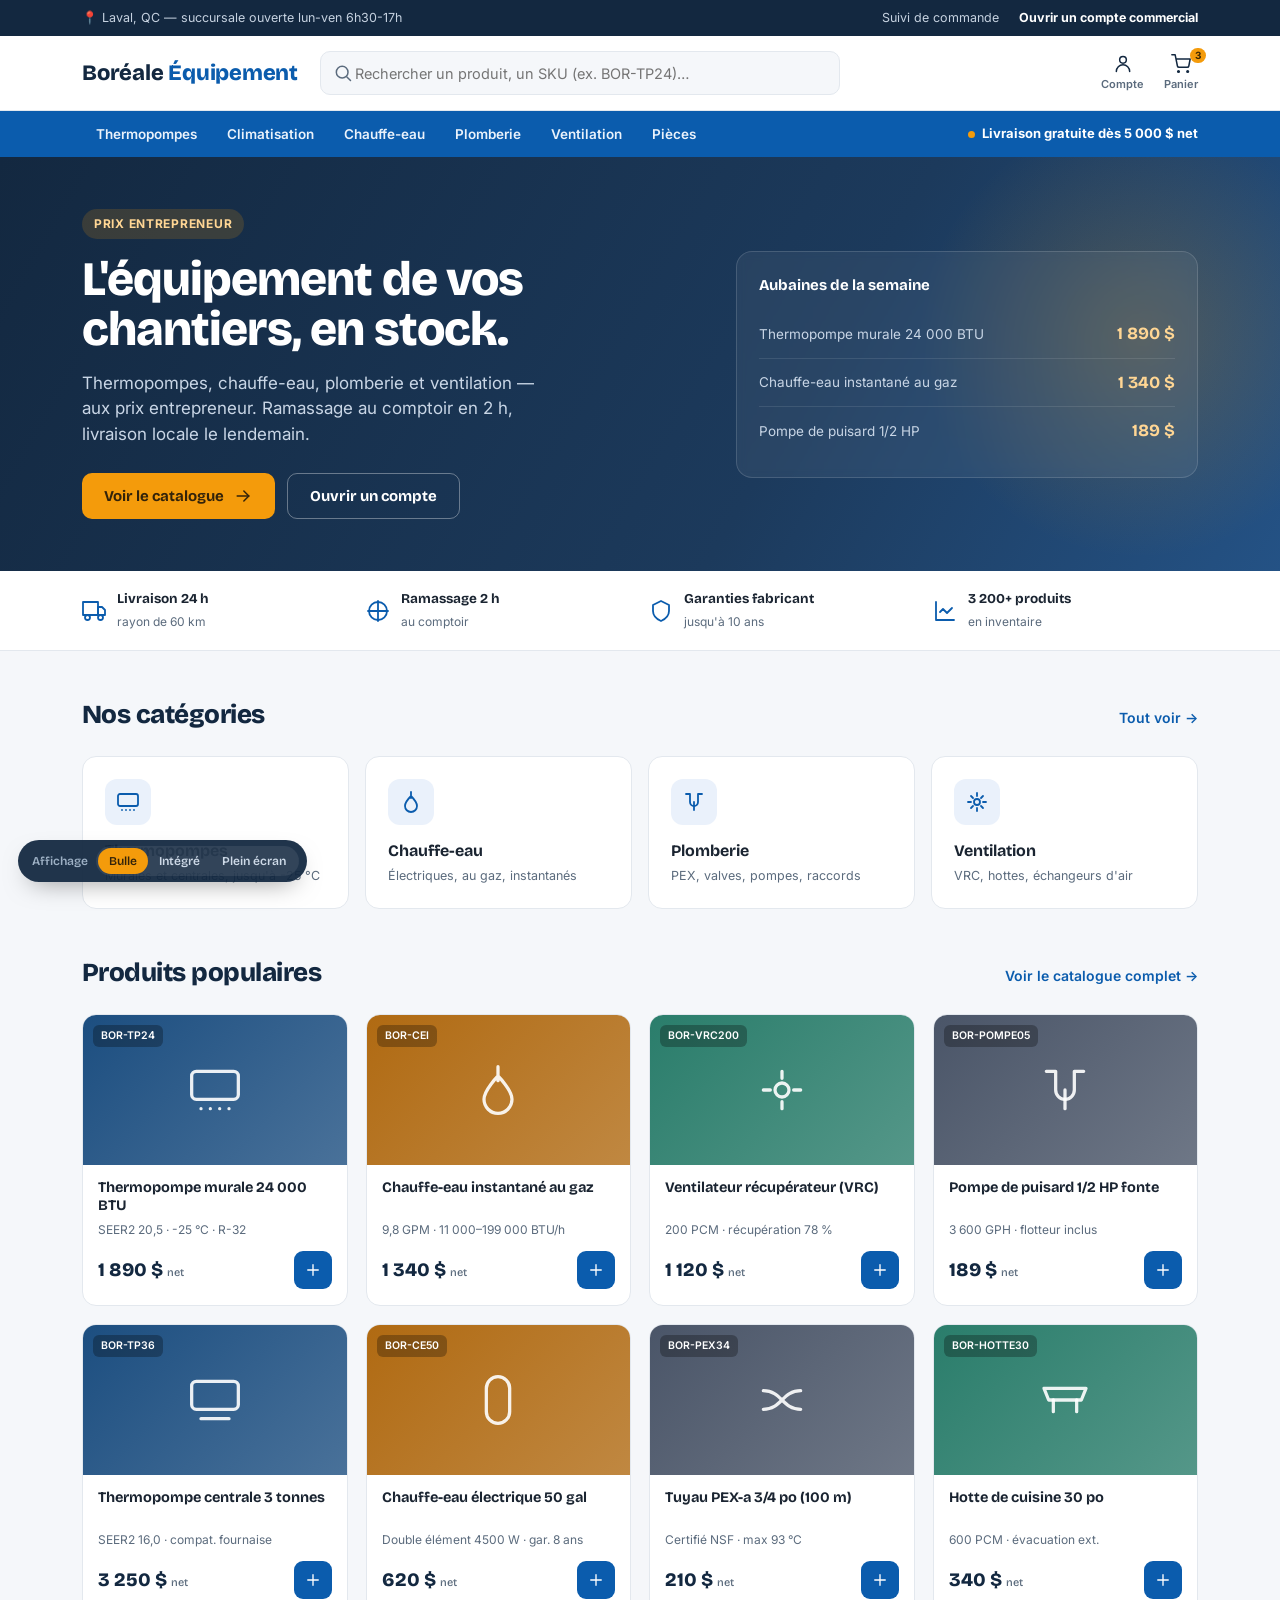
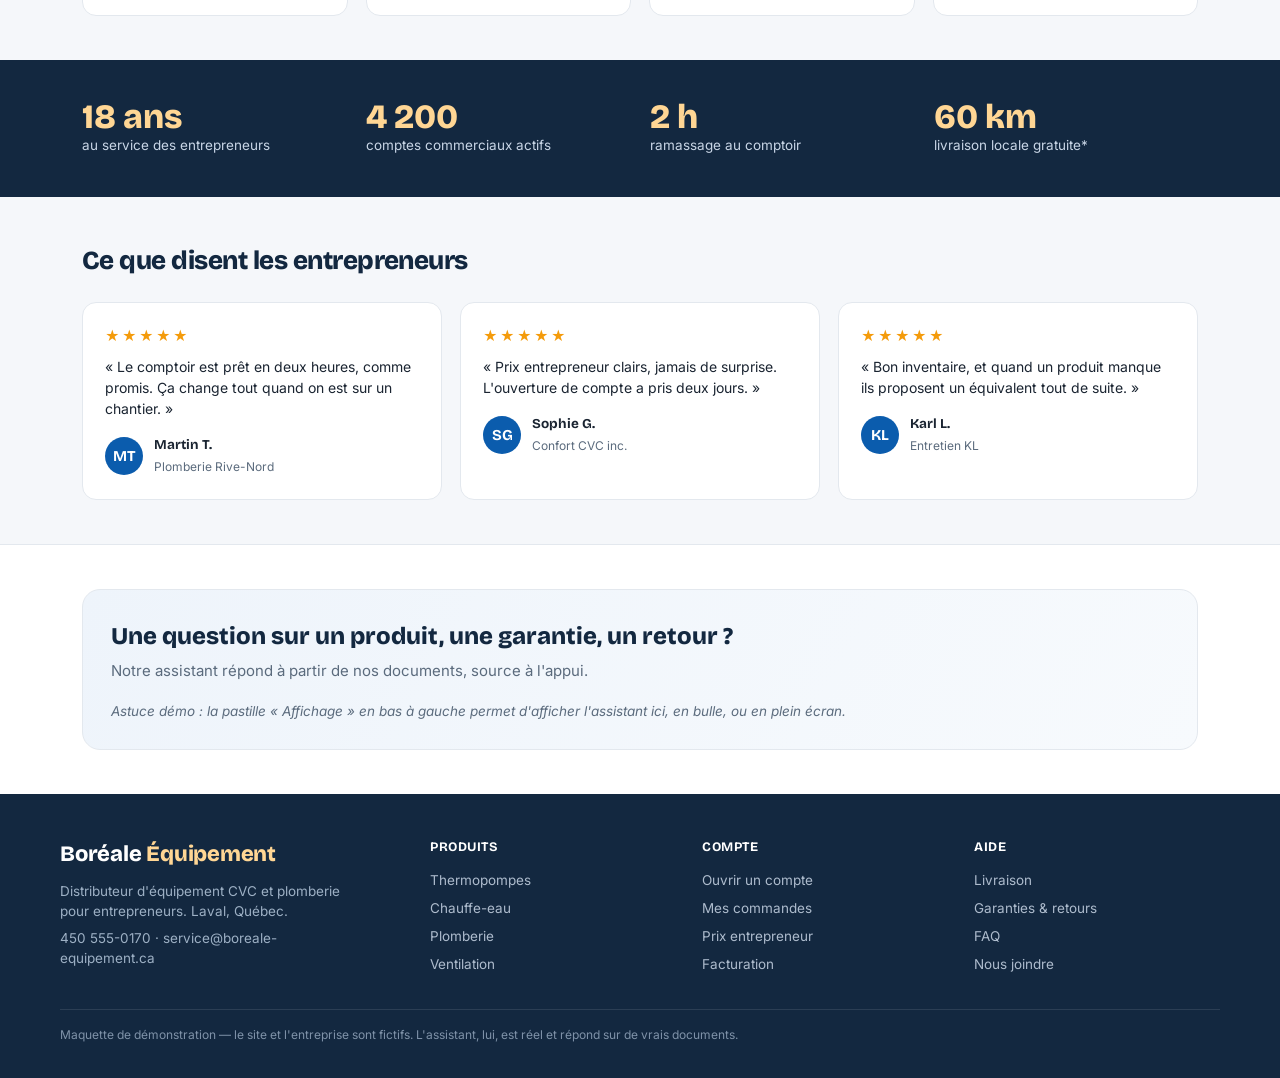
==== web/index.html @ feee2819 "Assistant documentaire (demo RAG) - version initiale" ====
<!DOCTYPE html>
<html lang="fr">
<head>
<meta charset="UTF-8">
<meta name="viewport" content="width=device-width, initial-scale=1.0">
<title>Boréale Équipement — Distributeur CVC & plomberie</title>
<link rel="preconnect" href="https://fonts.googleapis.com">
<link rel="preconnect" href="https://fonts.gstatic.com" crossorigin>
<link href="https://fonts.googleapis.com/css2?family=Bricolage+Grotesque:opsz,wght@12..96,600;12..96,700;12..96,800&family=Inter:wght@400;500;600;700&display=swap" rel="stylesheet">
<style>
  :root{
    --navy:#132840; --blue:#0B5CAD; --blue-dark:#08497f; --amber:#F49B0B;
    --ink:#1a2431; --soft:#5b6b7d; --bg:#F5F7FA; --card:#FFFFFF;
    --line:#E3E8EE; --ok:#177245;
    --disp:'Bricolage Grotesque',system-ui,sans-serif;
    --ui:'Inter',system-ui,-apple-system,Segoe UI,Roboto,sans-serif;
  }
  *{box-sizing:border-box;}
  body{margin:0;background:var(--bg);color:var(--ink);font-family:var(--ui);font-size:15px;line-height:1.5;-webkit-font-smoothing:antialiased;}
  a{color:inherit;text-decoration:none;}
  .wrap{max-width:1160px;margin:0 auto;padding:0 22px;}
  img,svg{display:block;}
  .ic{width:20px;height:20px;stroke:currentColor;fill:none;stroke-width:1.8;stroke-linecap:round;stroke-linejoin:round;}

  /* ---- utility bar ---- */
  .util{background:var(--navy);color:#c6d2e0;font-size:12.5px;}
  .util .wrap{display:flex;align-items:center;gap:20px;height:36px;}
  .util .spacer{flex:1;}
  .util a{color:#c6d2e0;}
  .util a:hover{color:#fff;}
  .util b{color:#fff;}

  /* ---- header ---- */
  header.site{background:var(--card);border-bottom:1px solid var(--line);position:sticky;top:0;z-index:50;}
  header.site .wrap{display:flex;align-items:center;gap:22px;height:74px;}
  .logo{font-family:var(--disp);font-weight:800;font-size:22px;color:var(--navy);letter-spacing:-.01em;white-space:nowrap;}
  .logo em{color:var(--blue);font-style:normal;}
  .search{flex:1;display:flex;align-items:center;background:var(--bg);border:1px solid var(--line);border-radius:10px;padding:0 12px;height:44px;max-width:520px;}
  .search input{border:none;background:transparent;outline:none;flex:1;font-family:var(--ui);font-size:14.5px;color:var(--ink);}
  .search .ic{color:var(--soft);}
  .hactions{display:flex;align-items:center;gap:20px;margin-left:auto;color:var(--navy);}
  .hactions a{display:flex;flex-direction:column;align-items:center;gap:2px;font-size:11px;color:var(--soft);font-weight:600;}
  .hactions a .ic{color:var(--navy);}
  .hactions .cart{position:relative;}
  .hactions .cart .badge{position:absolute;top:-6px;right:-8px;background:var(--amber);color:#3a2600;font-size:10px;font-weight:700;border-radius:999px;padding:0 5px;}

  /* ---- category nav ---- */
  nav.cats{background:var(--blue);}
  nav.cats .wrap{display:flex;align-items:center;gap:2px;height:46px;}
  nav.cats a{color:#eaf2fb;font-weight:600;font-size:13.5px;padding:9px 14px;border-radius:8px;}
  nav.cats a:hover{background:rgba(255,255,255,.12);color:#fff;}
  nav.cats .promo{margin-left:auto;color:#fff;font-weight:700;font-size:13px;display:flex;align-items:center;gap:7px;}
  nav.cats .promo .dot{width:7px;height:7px;border-radius:50%;background:var(--amber);}

  /* ---- hero ---- */
  .hero{background:linear-gradient(120deg,var(--navy) 0%,#1c3a5c 62%,#245285 100%);color:#fff;overflow:hidden;position:relative;}
  .hero::after{content:"";position:absolute;right:-120px;top:-80px;width:520px;height:520px;
    background:radial-gradient(circle at center, rgba(244,155,11,.22), transparent 60%);}
  .hero .wrap{display:grid;grid-template-columns:1.15fr .85fr;gap:30px;align-items:center;padding:52px 22px;position:relative;z-index:1;}
  .hero .tag{display:inline-block;background:rgba(244,155,11,.16);color:#ffd694;font-weight:700;font-size:12px;letter-spacing:.06em;text-transform:uppercase;padding:6px 12px;border-radius:999px;margin-bottom:16px;}
  .hero h1{font-family:var(--disp);font-weight:800;font-size:clamp(30px,4.4vw,48px);line-height:1.04;letter-spacing:-.02em;margin:0 0 16px;}
  .hero p{font-size:17px;color:#c9d6e6;max-width:44ch;margin:0 0 26px;}
  .btn{display:inline-flex;align-items:center;gap:9px;font-family:var(--disp);font-weight:700;font-size:15px;border:none;cursor:pointer;border-radius:10px;padding:13px 22px;}
  .btn-amber{background:var(--amber);color:#33230a;}
  .btn-amber:hover{background:#ffab26;}
  .btn-ghost{background:transparent;color:#fff;border:1px solid rgba(255,255,255,.35);}
  .btn-ghost:hover{border-color:#fff;}
  .hero-cta{display:flex;gap:12px;flex-wrap:wrap;}
  .promo-card{background:rgba(255,255,255,.06);border:1px solid rgba(255,255,255,.14);border-radius:16px;padding:22px;backdrop-filter:blur(4px);}
  .promo-card h3{font-family:var(--disp);font-size:15px;margin:0 0 14px;color:#fff;font-weight:700;}
  .promo-row{display:flex;align-items:center;justify-content:space-between;padding:11px 0;border-bottom:1px solid rgba(255,255,255,.1);}
  .promo-row:last-child{border-bottom:none;}
  .promo-row span{color:#c9d6e6;font-size:13.5px;}
  .promo-row b{font-family:var(--disp);color:#ffd694;font-size:17px;}

  /* ---- trust strip ---- */
  .trust{background:var(--card);border-bottom:1px solid var(--line);}
  .trust .wrap{display:grid;grid-template-columns:repeat(4,1fr);gap:18px;padding:18px 22px;}
  .trust .item{display:flex;align-items:center;gap:11px;}
  .trust .item .ic{color:var(--blue);width:24px;height:24px;flex:none;}
  .trust .item b{display:block;font-family:var(--disp);font-size:13.5px;color:var(--ink);}
  .trust .item span{font-size:12px;color:var(--soft);}

  /* ---- sections ---- */
  section{padding:44px 0;}
  .sec-head{display:flex;align-items:baseline;justify-content:space-between;margin-bottom:22px;}
  .sec-head h2{font-family:var(--disp);font-weight:800;font-size:26px;letter-spacing:-.02em;margin:0;color:var(--navy);}
  .sec-head a{color:var(--blue);font-weight:600;font-size:14px;}

  .cat-grid{display:grid;grid-template-columns:repeat(4,1fr);gap:16px;}
  .cat-tile{background:var(--card);border:1px solid var(--line);border-radius:14px;padding:22px;transition:.15s;cursor:pointer;}
  .cat-tile:hover{border-color:var(--blue);transform:translateY(-2px);}
  .cat-tile .badge{width:46px;height:46px;border-radius:12px;background:#eaf1fb;color:var(--blue);display:flex;align-items:center;justify-content:center;margin-bottom:14px;}
  .cat-tile .badge .ic{width:24px;height:24px;}
  .cat-tile h3{font-family:var(--disp);font-size:16px;margin:0 0 4px;color:var(--ink);}
  .cat-tile p{margin:0;font-size:12.5px;color:var(--soft);}

  .prod-grid{display:grid;grid-template-columns:repeat(4,1fr);gap:18px;}
  .prod{background:var(--card);border:1px solid var(--line);border-radius:14px;overflow:hidden;display:flex;flex-direction:column;transition:.15s;}
  .prod:hover{box-shadow:0 14px 34px -22px rgba(19,40,64,.4);transform:translateY(-2px);}
  .prod .thumb{height:150px;display:flex;align-items:center;justify-content:center;position:relative;}
  .prod .thumb .ic{width:56px;height:56px;color:rgba(255,255,255,.9);stroke-width:1.4;}
  .prod .thumb .sku{position:absolute;top:10px;left:10px;background:rgba(0,0,0,.28);color:#fff;font-size:10.5px;font-weight:600;padding:3px 8px;border-radius:6px;font-family:var(--ui);}
  .prod .body{padding:14px 15px 16px;display:flex;flex-direction:column;flex:1;}
  .prod h3{font-family:var(--disp);font-size:14.5px;margin:0 0 6px;color:var(--ink);line-height:1.25;min-height:36px;}
  .prod .spec{font-size:12px;color:var(--soft);margin:0 0 12px;flex:1;}
  .prod .foot{display:flex;align-items:center;justify-content:space-between;gap:8px;}
  .prod .price{font-family:var(--disp);font-weight:800;font-size:19px;color:var(--navy);}
  .prod .price small{font-size:11px;font-weight:500;color:var(--soft);}
  .prod .add{background:var(--blue);color:#fff;border:none;border-radius:9px;width:38px;height:38px;display:flex;align-items:center;justify-content:center;cursor:pointer;flex:none;}
  .prod .add:hover{background:var(--blue-dark);}

  /* ---- stats band ---- */
  .band{background:var(--navy);color:#fff;}
  .band .wrap{display:grid;grid-template-columns:repeat(4,1fr);gap:20px;padding:40px 22px;}
  .stat b{font-family:var(--disp);font-weight:800;font-size:34px;color:#ffd694;display:block;line-height:1;}
  .stat span{font-size:13.5px;color:#c9d6e6;}

  /* ---- testimonials ---- */
  .tgrid{display:grid;grid-template-columns:repeat(3,1fr);gap:18px;}
  .tcard{background:var(--card);border:1px solid var(--line);border-radius:14px;padding:22px;}
  .tcard .stars{color:var(--amber);font-size:14px;letter-spacing:2px;margin-bottom:10px;}
  .tcard p{font-size:14px;color:var(--ink);margin:0 0 16px;}
  .tcard .who{display:flex;align-items:center;gap:11px;}
  .tcard .av{width:38px;height:38px;border-radius:50%;background:var(--blue);color:#fff;display:flex;align-items:center;justify-content:center;font-family:var(--disp);font-weight:700;font-size:15px;}
  .tcard .who b{font-family:var(--disp);font-size:13.5px;display:block;}
  .tcard .who span{font-size:12px;color:var(--soft);}

  /* ---- assistance (inline host) ---- */
  .assist{background:var(--card);border-top:1px solid var(--line);}
  .assist .box{background:linear-gradient(120deg,#eef4fb,#f7fafd);border:1px solid var(--line);border-radius:18px;padding:28px;}
  .assist h2{font-family:var(--disp);font-weight:800;font-size:24px;margin:0 0 6px;color:var(--navy);}
  .assist p.sub{margin:0 0 18px;color:var(--soft);}
  #inline-host:empty::after{content:"Astuce démo : la pastille « Affichage » en bas à gauche permet d'afficher l'assistant ici, en bulle, ou en plein écran.";display:block;color:var(--soft);font-style:italic;font-size:13.5px;}

  /* ---- footer ---- */
  footer.site{background:var(--navy);color:#aebccd;font-size:13.5px;}
  footer.site .cols{display:grid;grid-template-columns:1.4fr 1fr 1fr 1fr;gap:26px;padding:44px 0 26px;}
  footer.site .logo{color:#fff;margin-bottom:10px;}
  footer.site p{margin:0 0 6px;max-width:34ch;color:#9db0c4;}
  footer.site h4{font-family:var(--disp);color:#fff;font-size:13px;letter-spacing:.04em;text-transform:uppercase;margin:0 0 12px;}
  footer.site ul{list-style:none;margin:0;padding:0;}
  footer.site li{margin-bottom:8px;}
  footer.site a:hover{color:#fff;}
  footer.site .legal{border-top:1px solid rgba(255,255,255,.1);padding:16px 0 34px;color:#7f92a8;font-size:12px;}

  /* ---- demo control (discret) ---- */
  #demo-ctrl{position:fixed;left:18px;bottom:18px;z-index:2147482000;display:flex;align-items:center;gap:8px;
    background:rgba(19,40,64,.94);color:#fff;border-radius:999px;padding:6px 8px 6px 14px;
    box-shadow:0 10px 26px -12px rgba(0,0,0,.5);font-family:var(--disp);font-size:12px;}
  #demo-ctrl .lbl{color:#9db0c4;font-weight:600;}
  #demo-ctrl .grp{display:flex;background:rgba(255,255,255,.08);border-radius:999px;padding:2px;}
  #demo-ctrl button{border:none;background:transparent;color:#cdd9e7;font-family:var(--disp);font-weight:600;font-size:12px;padding:6px 11px;border-radius:999px;cursor:pointer;}
  #demo-ctrl button.active{background:var(--amber);color:#33230a;}

  @media(max-width:900px){
    .hero .wrap{grid-template-columns:1fr;} .trust .wrap{grid-template-columns:repeat(2,1fr);}
    .cat-grid,.prod-grid{grid-template-columns:repeat(2,1fr);} .tgrid{grid-template-columns:1fr;}
    .band .wrap{grid-template-columns:repeat(2,1fr);} footer.site .cols{grid-template-columns:1fr 1fr;}
    .search{display:none;}
  }
  @media(max-width:560px){#demo-ctrl .lbl{display:none;}}
</style>
</head>
<body>

<!-- utility bar -->
<div class="util"><div class="wrap">
  <span>📍 Laval, QC — succursale ouverte lun-ven 6h30-17h</span>
  <span class="spacer"></span>
  <a href="#">Suivi de commande</a>
  <a href="#"><b>Ouvrir un compte commercial</b></a>
</div></div>

<!-- header -->
<header class="site"><div class="wrap">
  <div class="logo">Boréale <em>Équipement</em></div>
  <div class="search">
    <svg class="ic" viewBox="0 0 24 24"><circle cx="11" cy="11" r="7"/><path d="m21 21-4.3-4.3"/></svg>
    <input placeholder="Rechercher un produit, un SKU (ex. BOR-TP24)…">
  </div>
  <div class="hactions">
    <a href="#"><svg class="ic" viewBox="0 0 24 24"><path d="M20 21a8 8 0 1 0-16 0"/><circle cx="12" cy="7" r="4"/></svg>Compte</a>
    <a href="#" class="cart"><svg class="ic" viewBox="0 0 24 24"><circle cx="9" cy="21" r="1"/><circle cx="20" cy="21" r="1"/><path d="M1 1h4l2.7 13.4a2 2 0 0 0 2 1.6h9.7a2 2 0 0 0 2-1.6L23 6H6"/></svg>Panier<span class="badge">3</span></a>
  </div>
</div></header>

<!-- category nav -->
<nav class="cats"><div class="wrap">
  <a href="#">Thermopompes</a><a href="#">Climatisation</a><a href="#">Chauffe-eau</a>
  <a href="#">Plomberie</a><a href="#">Ventilation</a><a href="#">Pièces</a>
  <span class="promo"><span class="dot"></span>Livraison gratuite dès 5 000 $ net</span>
</div></nav>

<!-- hero -->
<section class="hero" style="padding:0;"><div class="wrap">
  <div>
    <span class="tag">Prix entrepreneur</span>
    <h1>L'équipement de vos chantiers, en stock.</h1>
    <p>Thermopompes, chauffe-eau, plomberie et ventilation — aux prix entrepreneur. Ramassage au comptoir en 2 h, livraison locale le lendemain.</p>
    <div class="hero-cta">
      <button class="btn btn-amber">Voir le catalogue
        <svg class="ic" viewBox="0 0 24 24" style="stroke:#33230a;"><path d="M5 12h14"/><path d="m13 6 6 6-6 6"/></svg></button>
      <button class="btn btn-ghost">Ouvrir un compte</button>
    </div>
  </div>
  <div class="promo-card">
    <h3>Aubaines de la semaine</h3>
    <div class="promo-row"><span>Thermopompe murale 24 000 BTU</span><b>1 890 $</b></div>
    <div class="promo-row"><span>Chauffe-eau instantané au gaz</span><b>1 340 $</b></div>
    <div class="promo-row"><span>Pompe de puisard 1/2 HP</span><b>189 $</b></div>
  </div>
</div></section>

<!-- trust strip -->
<div class="trust"><div class="wrap">
  <div class="item"><svg class="ic" viewBox="0 0 24 24"><rect x="1" y="3" width="15" height="13"/><path d="M16 8h4l3 3v5h-7z"/><circle cx="5.5" cy="18.5" r="2.5"/><circle cx="18.5" cy="18.5" r="2.5"/></svg><div><b>Livraison 24 h</b><span>rayon de 60 km</span></div></div>
  <div class="item"><svg class="ic" viewBox="0 0 24 24"><path d="M12 2v20M2 12h20"/><circle cx="12" cy="12" r="9"/></svg><div><b>Ramassage 2 h</b><span>au comptoir</span></div></div>
  <div class="item"><svg class="ic" viewBox="0 0 24 24"><path d="M12 2 4 6v6c0 5 3.4 8 8 10 4.6-2 8-5 8-10V6z"/></svg><div><b>Garanties fabricant</b><span>jusqu'à 10 ans</span></div></div>
  <div class="item"><svg class="ic" viewBox="0 0 24 24"><path d="M3 3v18h18"/><path d="m19 9-5 5-4-4-3 3"/></svg><div><b>3 200+ produits</b><span>en inventaire</span></div></div>
</div></div>

<!-- categories -->
<section><div class="wrap">
  <div class="sec-head"><h2>Nos catégories</h2><a href="#">Tout voir →</a></div>
  <div class="cat-grid">
    <div class="cat-tile"><div class="badge"><svg class="ic" viewBox="0 0 24 24"><rect x="2" y="4" width="20" height="12" rx="2"/><path d="M6 20h.01M10 20h.01M14 20h.01M18 20h.01"/></svg></div><h3>Thermopompes</h3><p>Murales et centrales, jusqu'à -25 °C</p></div>
    <div class="cat-tile"><div class="badge"><svg class="ic" viewBox="0 0 24 24"><path d="M12 2v6M12 22a6 6 0 0 0 6-6c0-4-6-10-6-10S6 12 6 16a6 6 0 0 0 6 6z"/></svg></div><h3>Chauffe-eau</h3><p>Électriques, au gaz, instantanés</p></div>
    <div class="cat-tile"><div class="badge"><svg class="ic" viewBox="0 0 24 24"><path d="M4 4h4v8a4 4 0 0 0 8 0V4h4"/><path d="M12 12v8"/></svg></div><h3>Plomberie</h3><p>PEX, valves, pompes, raccords</p></div>
    <div class="cat-tile"><div class="badge"><svg class="ic" viewBox="0 0 24 24"><circle cx="12" cy="12" r="3"/><path d="M12 3v3M12 18v3M3 12h3M18 12h3M6 6l2 2M16 16l2 2M18 6l-2 2M8 16l-2 2"/></svg></div><h3>Ventilation</h3><p>VRC, hottes, échangeurs d'air</p></div>
  </div>
</div></section>

<!-- products -->
<section style="padding-top:0;"><div class="wrap">
  <div class="sec-head"><h2>Produits populaires</h2><a href="#">Voir le catalogue complet →</a></div>
  <div class="prod-grid" id="products"></div>
</div></section>

<!-- stats band -->
<div class="band"><div class="wrap">
  <div class="stat"><b>18 ans</b><span>au service des entrepreneurs</span></div>
  <div class="stat"><b>4 200</b><span>comptes commerciaux actifs</span></div>
  <div class="stat"><b>2 h</b><span>ramassage au comptoir</span></div>
  <div class="stat"><b>60 km</b><span>livraison locale gratuite*</span></div>
</div></div>

<!-- testimonials -->
<section><div class="wrap">
  <div class="sec-head"><h2>Ce que disent les entrepreneurs</h2></div>
  <div class="tgrid">
    <div class="tcard"><div class="stars">★★★★★</div><p>« Le comptoir est prêt en deux heures, comme promis. Ça change tout quand on est sur un chantier. »</p><div class="who"><div class="av">MT</div><div><b>Martin T.</b><span>Plomberie Rive-Nord</span></div></div></div>
    <div class="tcard"><div class="stars">★★★★★</div><p>« Prix entrepreneur clairs, jamais de surprise. L'ouverture de compte a pris deux jours. »</p><div class="who"><div class="av">SG</div><div><b>Sophie G.</b><span>Confort CVC inc.</span></div></div></div>
    <div class="tcard"><div class="stars">★★★★★</div><p>« Bon inventaire, et quand un produit manque ils proposent un équivalent tout de suite. »</p><div class="who"><div class="av">KL</div><div><b>Karl L.</b><span>Entretien KL</span></div></div></div>
  </div>
</div></section>

<!-- assistance (inline host) -->
<section class="assist"><div class="wrap">
  <div class="box">
    <h2>Une question sur un produit, une garantie, un retour ?</h2>
    <p class="sub">Notre assistant répond à partir de nos documents, source à l'appui.</p>
    <div id="inline-host"></div>
  </div>
</div></section>

<!-- footer -->
<footer class="site">
  <div class="wrap cols">
    <div>
      <div class="logo">Boréale <em style="color:#ffd694;">Équipement</em></div>
      <p>Distributeur d'équipement CVC et plomberie pour entrepreneurs. Laval, Québec.</p>
      <p>450 555-0170 · service@boreale-equipement.ca</p>
    </div>
    <div><h4>Produits</h4><ul><li><a href="#">Thermopompes</a></li><li><a href="#">Chauffe-eau</a></li><li><a href="#">Plomberie</a></li><li><a href="#">Ventilation</a></li></ul></div>
    <div><h4>Compte</h4><ul><li><a href="#">Ouvrir un compte</a></li><li><a href="#">Mes commandes</a></li><li><a href="#">Prix entrepreneur</a></li><li><a href="#">Facturation</a></li></ul></div>
    <div><h4>Aide</h4><ul><li><a href="#">Livraison</a></li><li><a href="#">Garanties &amp; retours</a></li><li><a href="#">FAQ</a></li><li><a href="#">Nous joindre</a></li></ul></div>
  </div>
  <div class="wrap legal">Maquette de démonstration — le site et l'entreprise sont fictifs. L'assistant, lui, est réel et répond sur de vrais documents.</div>
</footer>

<!-- contrôle de démo (discret) -->
<div id="demo-ctrl">
  <span class="lbl">Affichage</span>
  <div class="grp" id="switch">
    <button data-mode="floating" class="active">Bulle</button>
    <button data-mode="inline">Intégré</button>
    <button data-mode="fullscreen">Plein écran</button>
  </div>
</div>

<script src="/widget.js"></script>
<script>
  // Produits (issus du catalogue) — vignettes colorées par catégorie
  const PRODUCTS = [
    { n:"Thermopompe murale 24 000 BTU", sku:"BOR-TP24", s:"SEER2 20,5 · -25 °C · R-32", p:"1 890", c:"#1c4e80", ic:'<rect x="2" y="4" width="20" height="12" rx="2"/><path d="M6 20h.01M10 20h.01M14 20h.01M18 20h.01"/>' },
    { n:"Chauffe-eau instantané au gaz", sku:"BOR-CEI", s:"9,8 GPM · 11 000–199 000 BTU/h", p:"1 340", c:"#b06a12", ic:'<path d="M12 2v6M12 22a6 6 0 0 0 6-6c0-4-6-10-6-10S6 12 6 16a6 6 0 0 0 6 6z"/>' },
    { n:"Ventilateur récupérateur (VRC)", sku:"BOR-VRC200", s:"200 PCM · récupération 78 %", p:"1 120", c:"#2a7d6b", ic:'<circle cx="12" cy="12" r="3"/><path d="M12 4v3M12 17v3M4 12h3M17 12h3"/>' },
    { n:"Pompe de puisard 1/2 HP fonte", sku:"BOR-POMPE05", s:"3 600 GPH · flotteur inclus", p:"189", c:"#4a5568", ic:'<path d="M4 4h4v8a4 4 0 0 0 8 0V4h4"/><path d="M12 12v8"/>' },
    { n:"Thermopompe centrale 3 tonnes", sku:"BOR-TP36", s:"SEER2 16,0 · compat. fournaise", p:"3 250", c:"#1c4e80", ic:'<rect x="2" y="4" width="20" height="12" rx="2"/><path d="M6 20h12"/>' },
    { n:"Chauffe-eau électrique 50 gal", sku:"BOR-CE50", s:"Double élément 4500 W · gar. 8 ans", p:"620", c:"#b06a12", ic:'<rect x="7" y="2" width="10" height="20" rx="5"/>' },
    { n:"Tuyau PEX-a 3/4 po (100 m)", sku:"BOR-PEX34", s:"Certifié NSF · max 93 °C", p:"210", c:"#4a5568", ic:'<path d="M4 8c8 0 8 8 16 8M4 16c8 0 8-8 16-8"/>' },
    { n:"Hotte de cuisine 30 po", sku:"BOR-HOTTE30", s:"600 PCM · évacuation ext.", p:"340", c:"#2a7d6b", ic:'<path d="M3 7h18l-2 5H5z"/><path d="M7 12v5M17 12v5"/>' },
  ];
  const cartSvg = '<svg class="ic" viewBox="0 0 24 24" style="stroke:#fff;width:18px;height:18px;"><path d="M12 5v14M5 12h14"/></svg>';
  document.getElementById("products").innerHTML = PRODUCTS.map(p => `
    <div class="prod">
      <div class="thumb" style="background:linear-gradient(135deg, ${p.c}, ${p.c}cc);">
        <span class="sku">${p.sku}</span>
        <svg class="ic" viewBox="0 0 24 24">${p.ic}</svg>
      </div>
      <div class="body">
        <h3>${p.n}</h3>
        <p class="spec">${p.s}</p>
        <div class="foot"><div class="price">${p.p} $ <small>net</small></div>
          <button class="add" title="Ajouter">${cartSvg}</button></div>
      </div>
    </div>`).join("");

  // Widget + sélecteur de modes
  const buttons = document.querySelectorAll("#switch button");
  const host = document.getElementById("inline-host");
  function setMode(mode){
    DocAssistant.unmountAll();
    host.innerHTML = "";
    if(mode === "inline"){ DocAssistant.mount({ mode:"inline", target: host }); host.scrollIntoView({behavior:"smooth",block:"center"}); }
    else if(mode === "fullscreen"){ DocAssistant.mount({ mode:"fullscreen" }); }
    else { DocAssistant.mount({ mode:"floating" }); }
    buttons.forEach(b => b.classList.toggle("active", b.dataset.mode === mode));
  }
  buttons.forEach(b => b.addEventListener("click", () => setMode(b.dataset.mode)));
  setMode("floating");
</script>
</body>
</html>
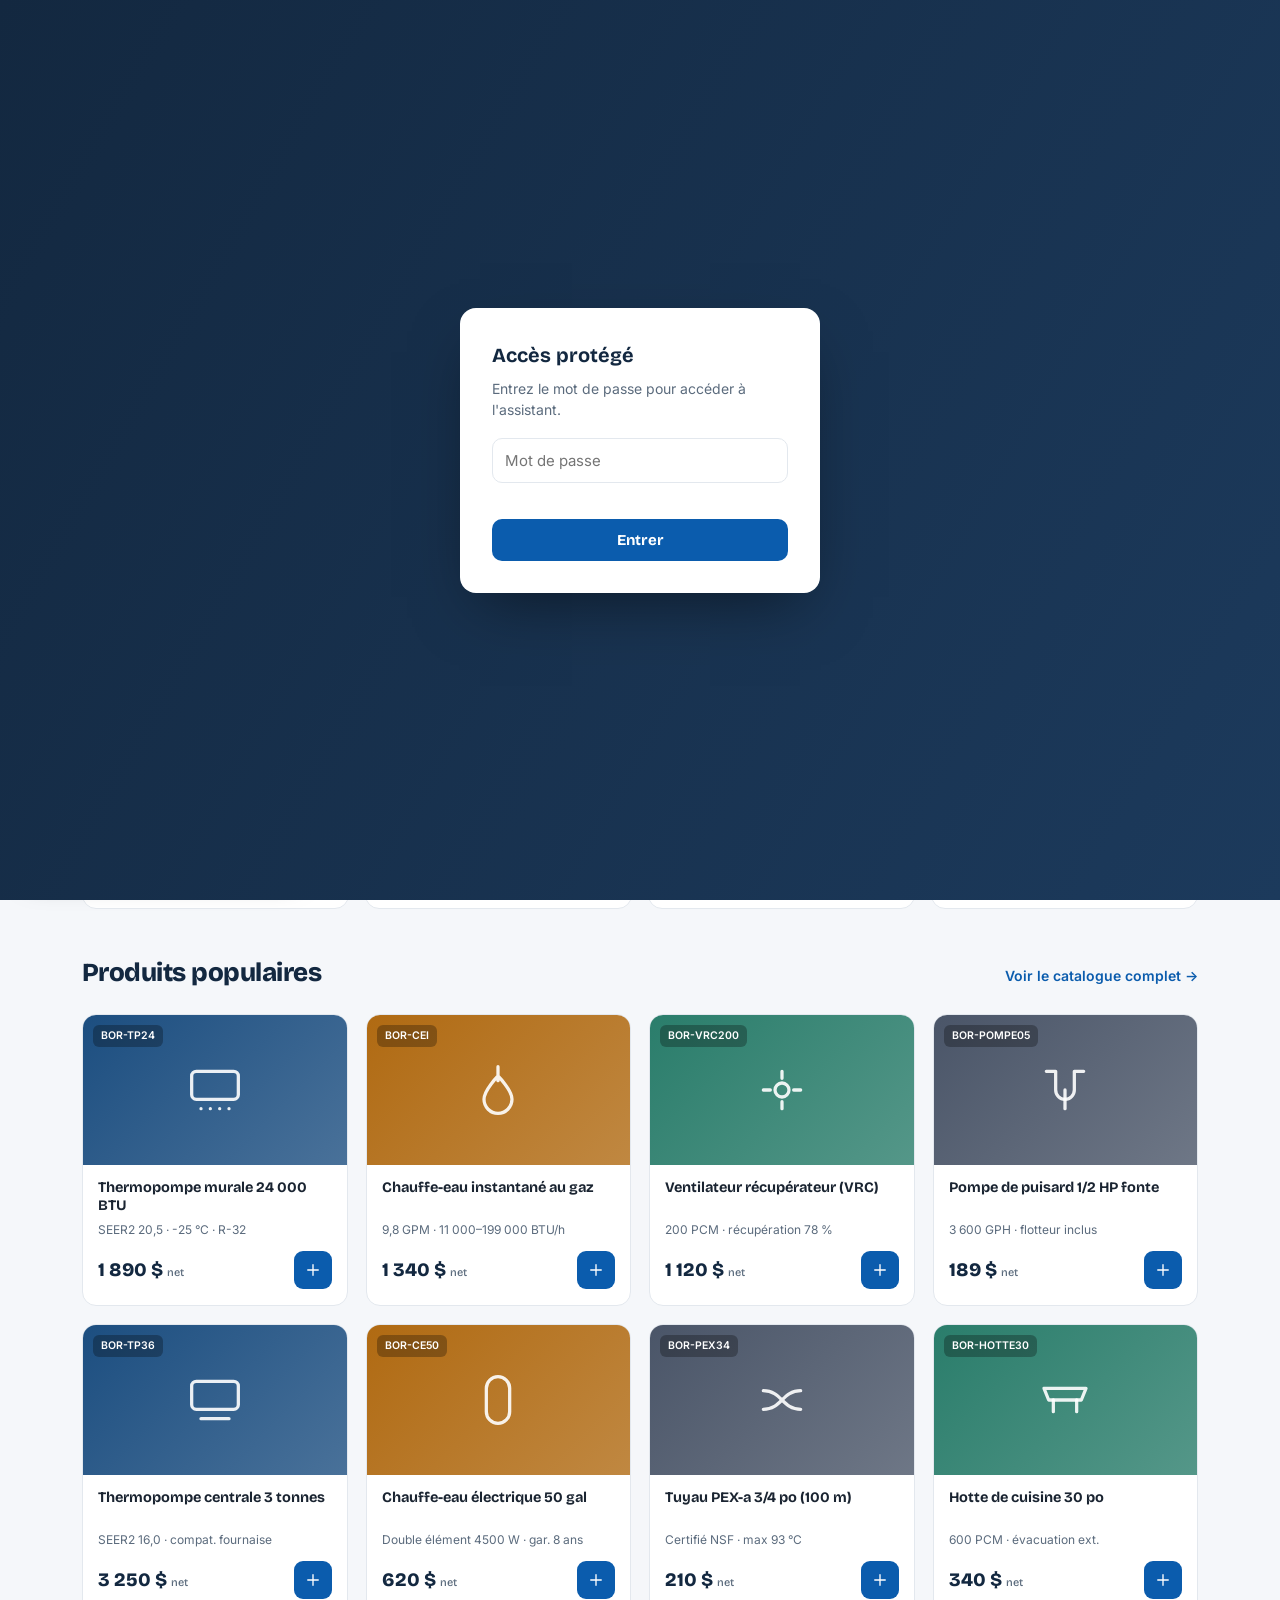
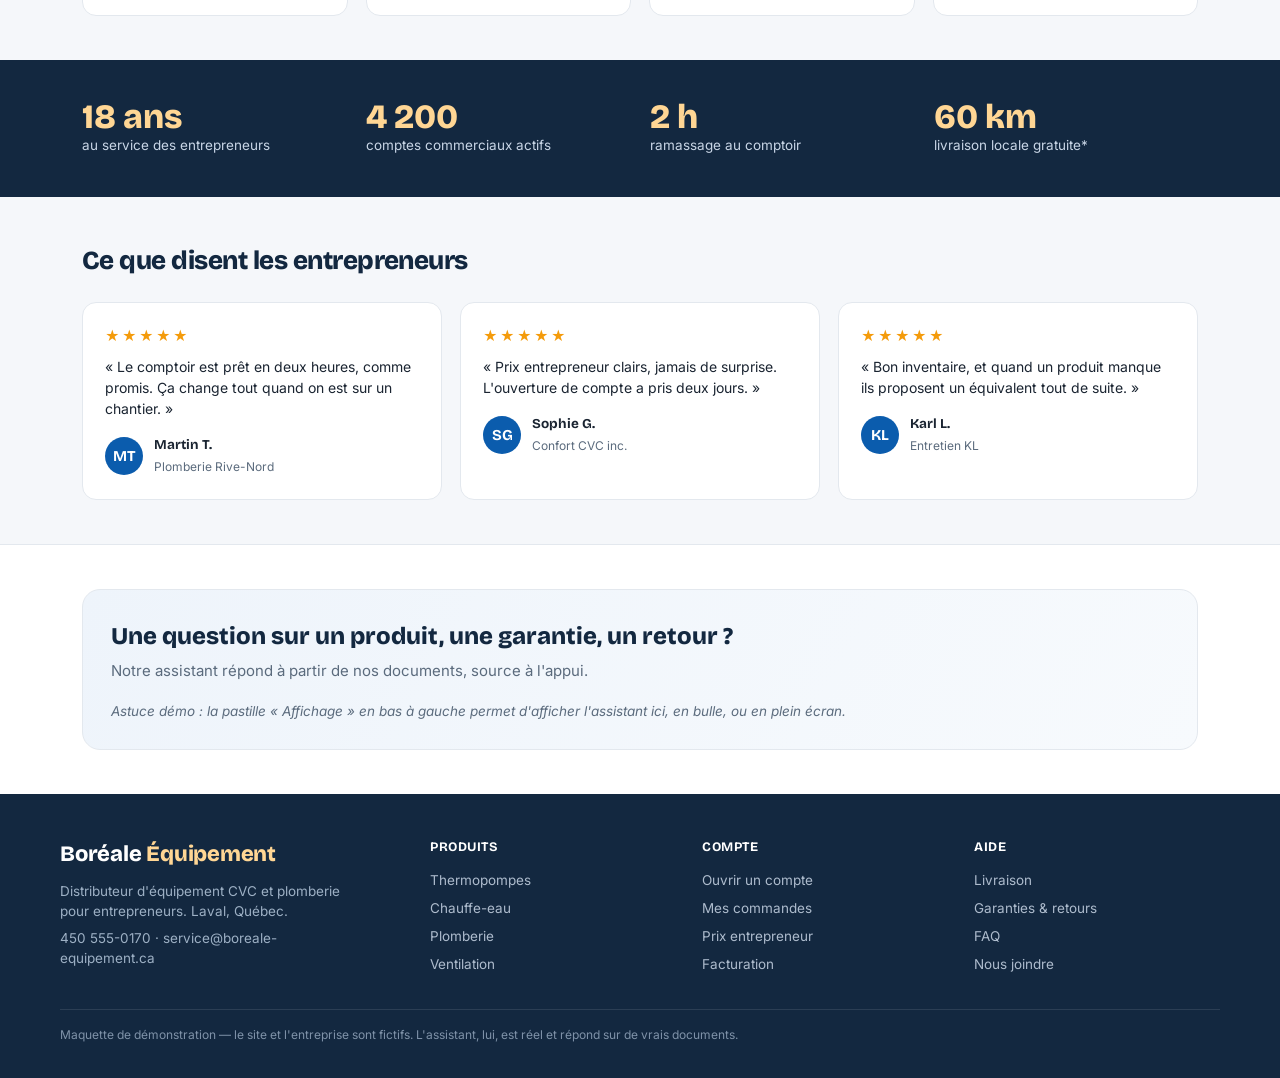
==== commit 960f868b: "Ecran de mot de passe a l'ouverture + auth widget" ====
--- a/web/index.html
+++ b/web/index.html
@@ -163,7 +163,15 @@
 </style>
 </head>
 <body>
-
+<div id="auth-gate" style="position:fixed;inset:0;z-index:2147483600;background:linear-gradient(120deg,#132840,#1c3a5c);display:flex;align-items:center;justify-content:center;font-family:'Bricolage Grotesque',system-ui,sans-serif;">
+  <div style="background:#fff;border-radius:16px;padding:32px;width:min(360px,90vw);box-shadow:0 24px 60px -20px rgba(0,0,0,.5);">
+    <h2 style="margin:0 0 8px;font-size:20px;color:#132840;">Accès protégé</h2>
+    <p style="margin:0 0 18px;color:#5b6b7d;font-size:14px;font-family:Inter,sans-serif;">Entrez le mot de passe pour accéder à l'assistant.</p>
+    <input id="auth-pw" type="password" placeholder="Mot de passe" style="width:100%;padding:12px;border:1px solid #E3E8EE;border-radius:10px;font-size:15px;outline:none;margin-bottom:10px;font-family:Inter,sans-serif;">
+    <div id="auth-err" style="color:#c0392b;font-size:13px;min-height:18px;margin-bottom:8px;font-family:Inter,sans-serif;"></div>
+    <button id="auth-btn" style="width:100%;padding:12px;border:none;border-radius:10px;background:#0B5CAD;color:#fff;font-weight:700;font-size:15px;cursor:pointer;font-family:'Bricolage Grotesque',sans-serif;">Entrer</button>
+  </div>
+</div>
 <!-- utility bar -->
 <div class="util"><div class="wrap">
   <span>📍 Laval, QC — succursale ouverte lun-ven 6h30-17h</span>
@@ -329,7 +337,31 @@
     buttons.forEach(b => b.classList.toggle("active", b.dataset.mode === mode));
   }
   buttons.forEach(b => b.addEventListener("click", () => setMode(b.dataset.mode)));
-  setMode("floating");
+  async function verifyPassword(pw){
+    try { const r = await fetch('/api/verify', { headers: { 'X-API-Password': pw } }); return r.status === 200; }
+    catch(e){ return false; }
+  }
+  async function ensureAuth(){
+    const gate = document.getElementById('auth-gate');
+    const input = document.getElementById('auth-pw');
+    const err = document.getElementById('auth-err');
+    const btn = document.getElementById('auth-btn');
+    const stored = localStorage.getItem('da_api_password');
+    if (stored && await verifyPassword(stored)) { gate.remove(); return; }
+    await new Promise(resolve => {
+      async function attempt(){
+        const pw = (input.value||'').trim();
+        if(!pw){ err.textContent = 'Entrez un mot de passe.'; return; }
+        btn.disabled = true; err.textContent = 'Vérification…';
+        if (await verifyPassword(pw)) { localStorage.setItem('da_api_password', pw); gate.remove(); resolve(); }
+        else { btn.disabled = false; err.textContent = 'Mot de passe incorrect.'; input.select(); }
+      }
+      btn.onclick = attempt;
+      input.addEventListener('keydown', e => { if(e.key==='Enter') attempt(); });
+      input.focus();
+    });
+  }
+  ensureAuth().then(() => setMode("floating"));
 </script>
 </body>
 </html>
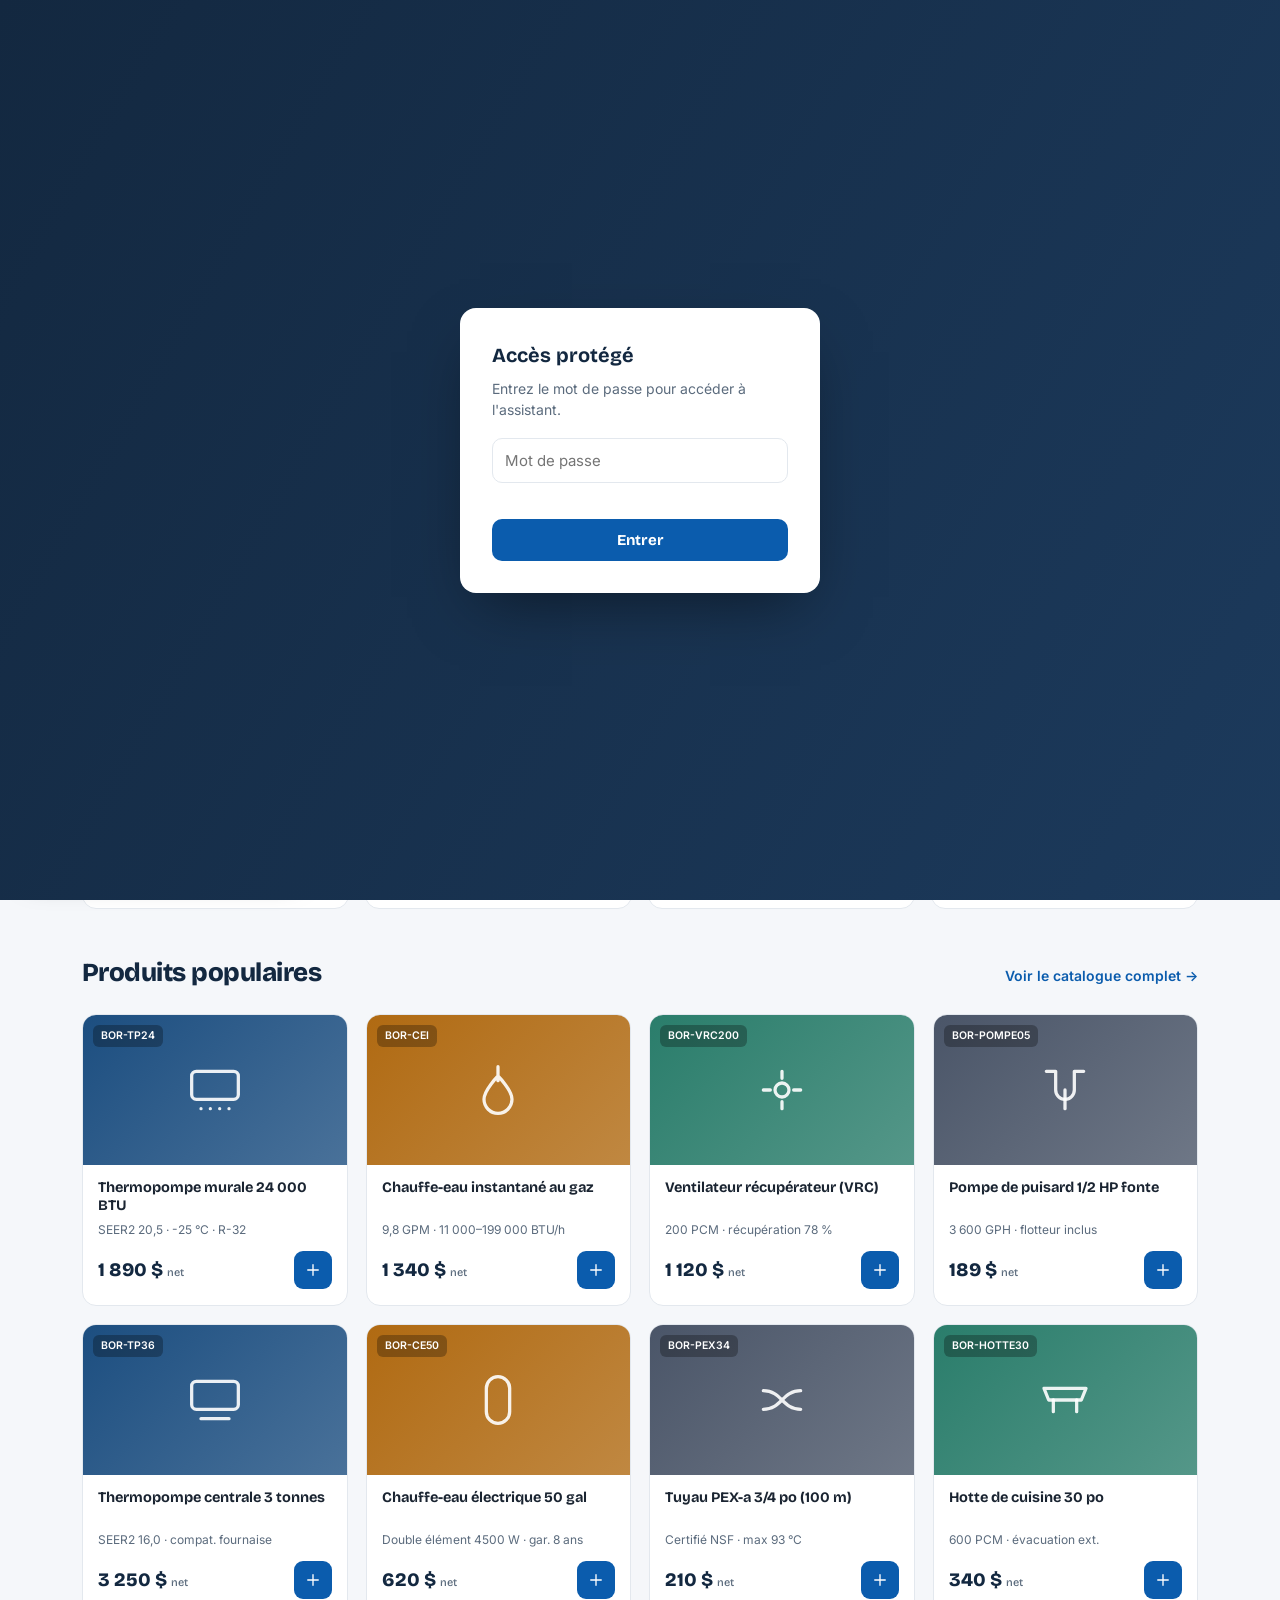
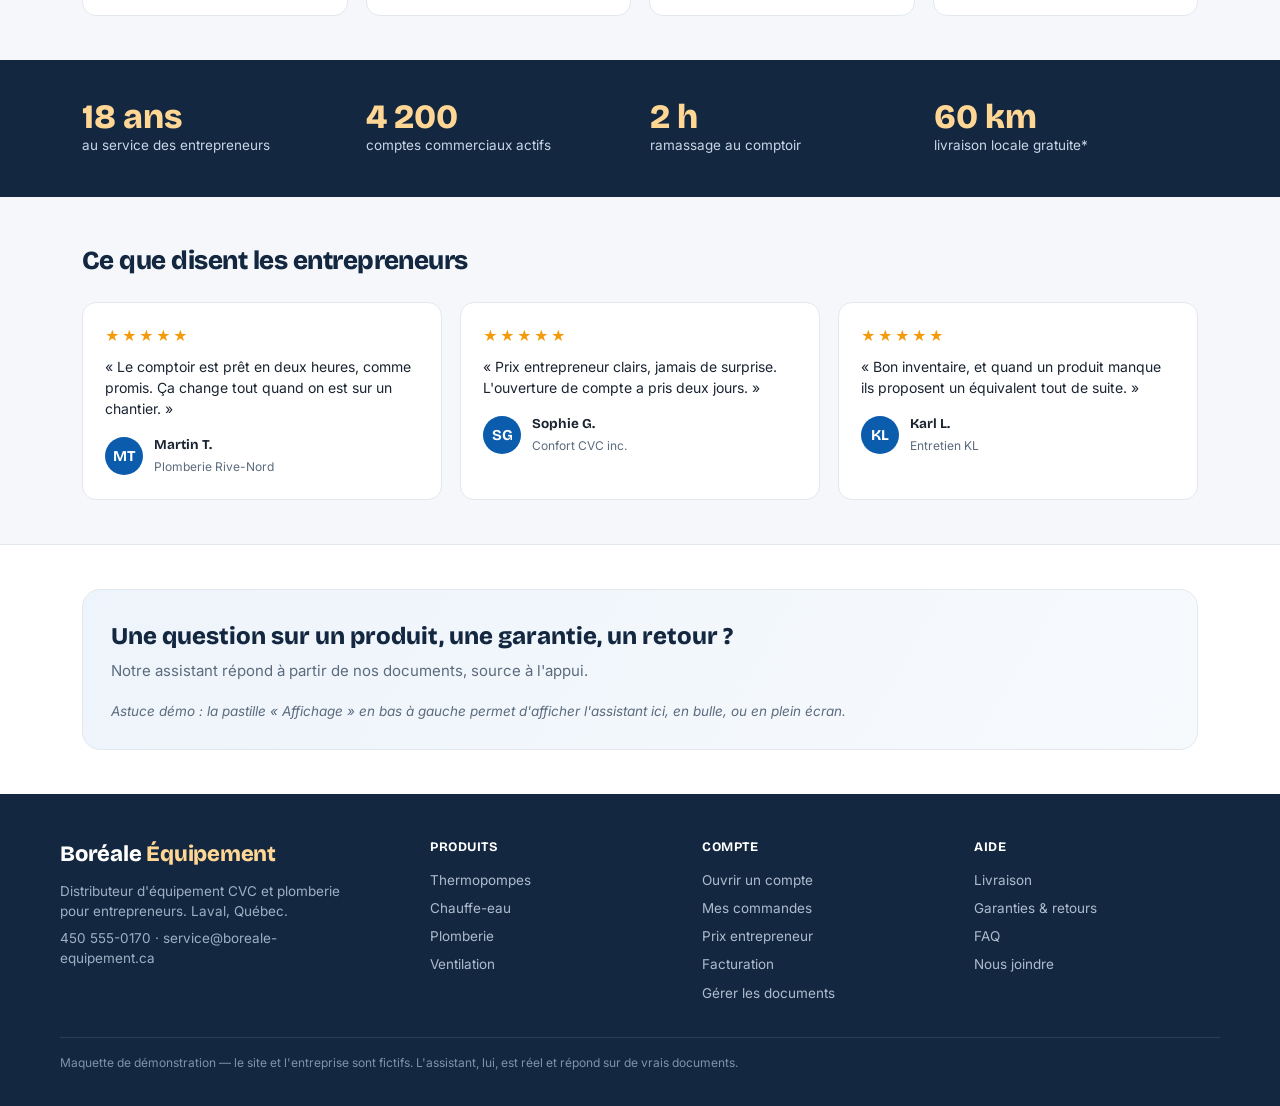
==== commit b0eaf8b0: "Ajout gestion des documents : upload/suppression + réindexation auto, mot de passe admin séparé" ====
--- a/web/index.html
+++ b/web/index.html
@@ -281,7 +281,7 @@
       <p>450 555-0170 · service@boreale-equipement.ca</p>
     </div>
     <div><h4>Produits</h4><ul><li><a href="#">Thermopompes</a></li><li><a href="#">Chauffe-eau</a></li><li><a href="#">Plomberie</a></li><li><a href="#">Ventilation</a></li></ul></div>
-    <div><h4>Compte</h4><ul><li><a href="#">Ouvrir un compte</a></li><li><a href="#">Mes commandes</a></li><li><a href="#">Prix entrepreneur</a></li><li><a href="#">Facturation</a></li></ul></div>
+    <div><h4>Compte</h4><ul><li><a href="#">Ouvrir un compte</a></li><li><a href="#">Mes commandes</a></li><li><a href="#">Prix entrepreneur</a></li><li><a href="#">Facturation</a></li><li><a href="/admin.html">Gérer les documents</a></li></ul></div>
     <div><h4>Aide</h4><ul><li><a href="#">Livraison</a></li><li><a href="#">Garanties &amp; retours</a></li><li><a href="#">FAQ</a></li><li><a href="#">Nous joindre</a></li></ul></div>
   </div>
   <div class="wrap legal">Maquette de démonstration — le site et l'entreprise sont fictifs. L'assistant, lui, est réel et répond sur de vrais documents.</div>
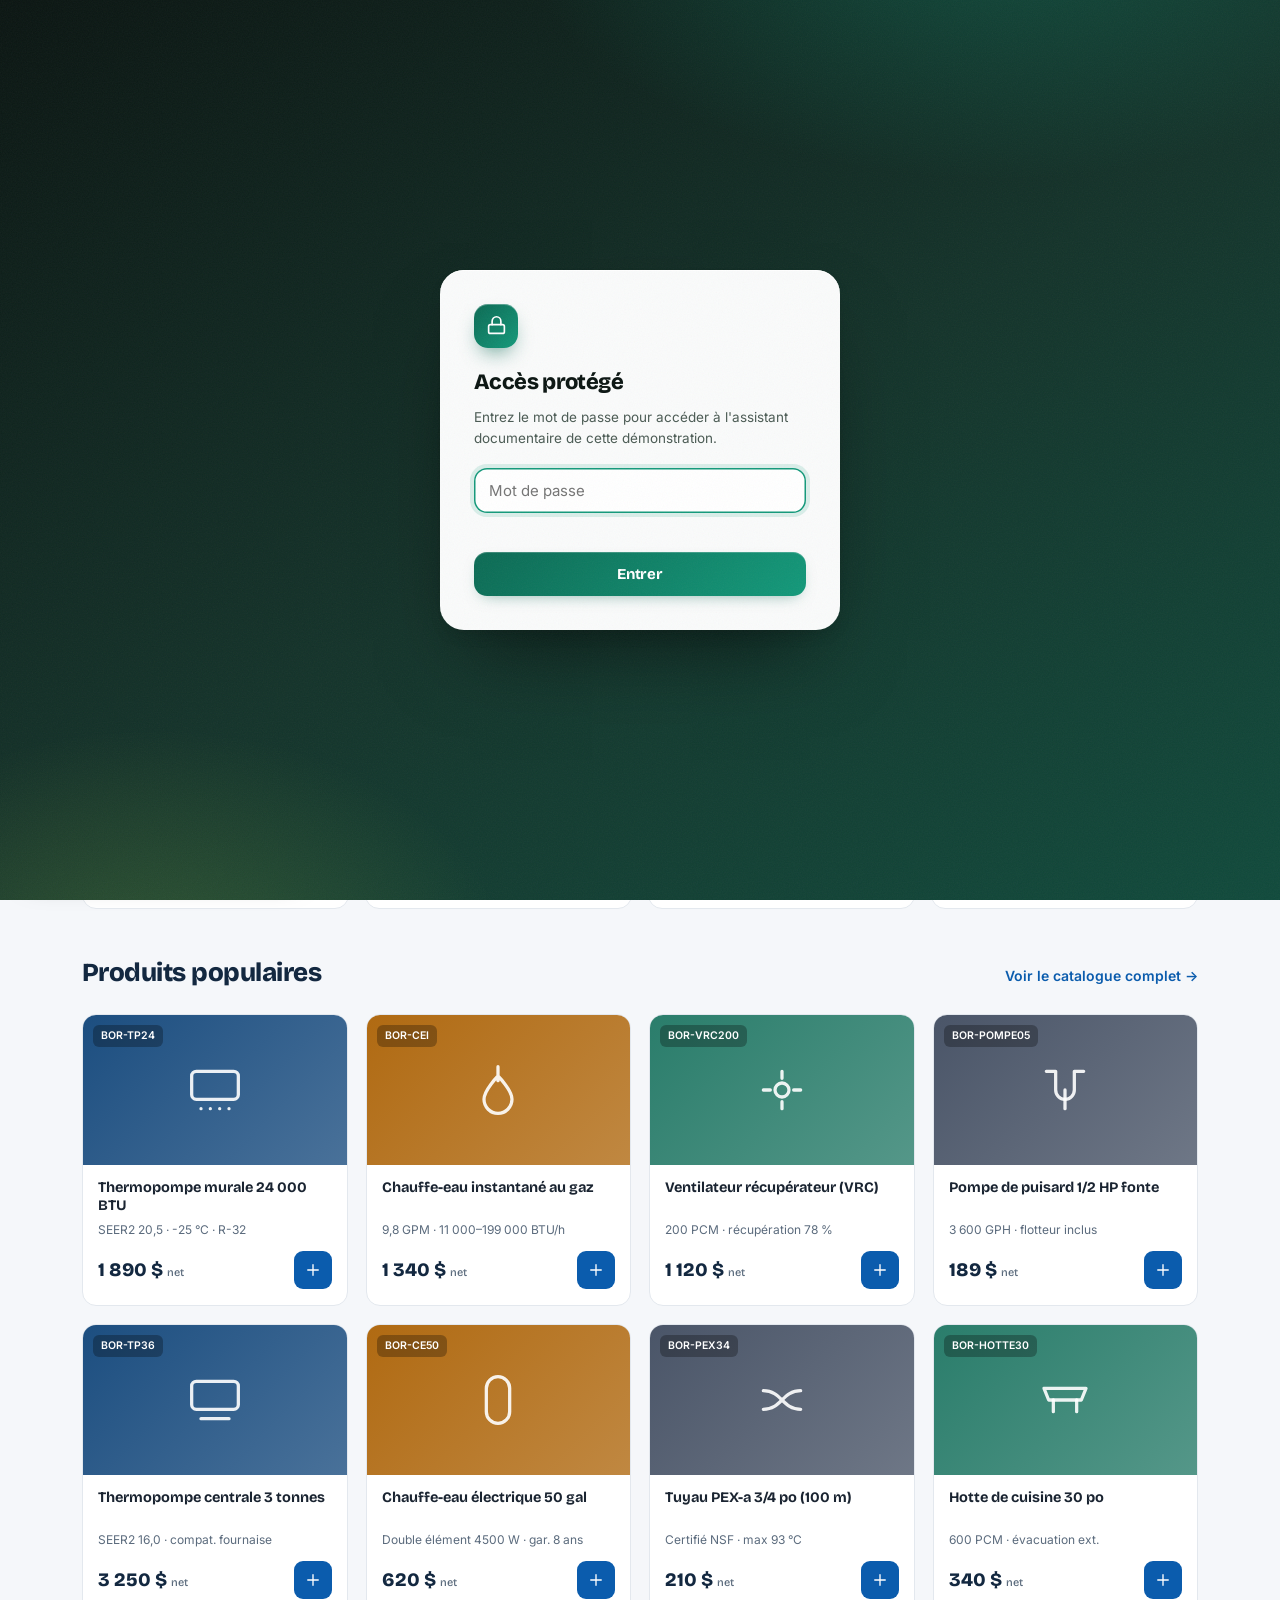
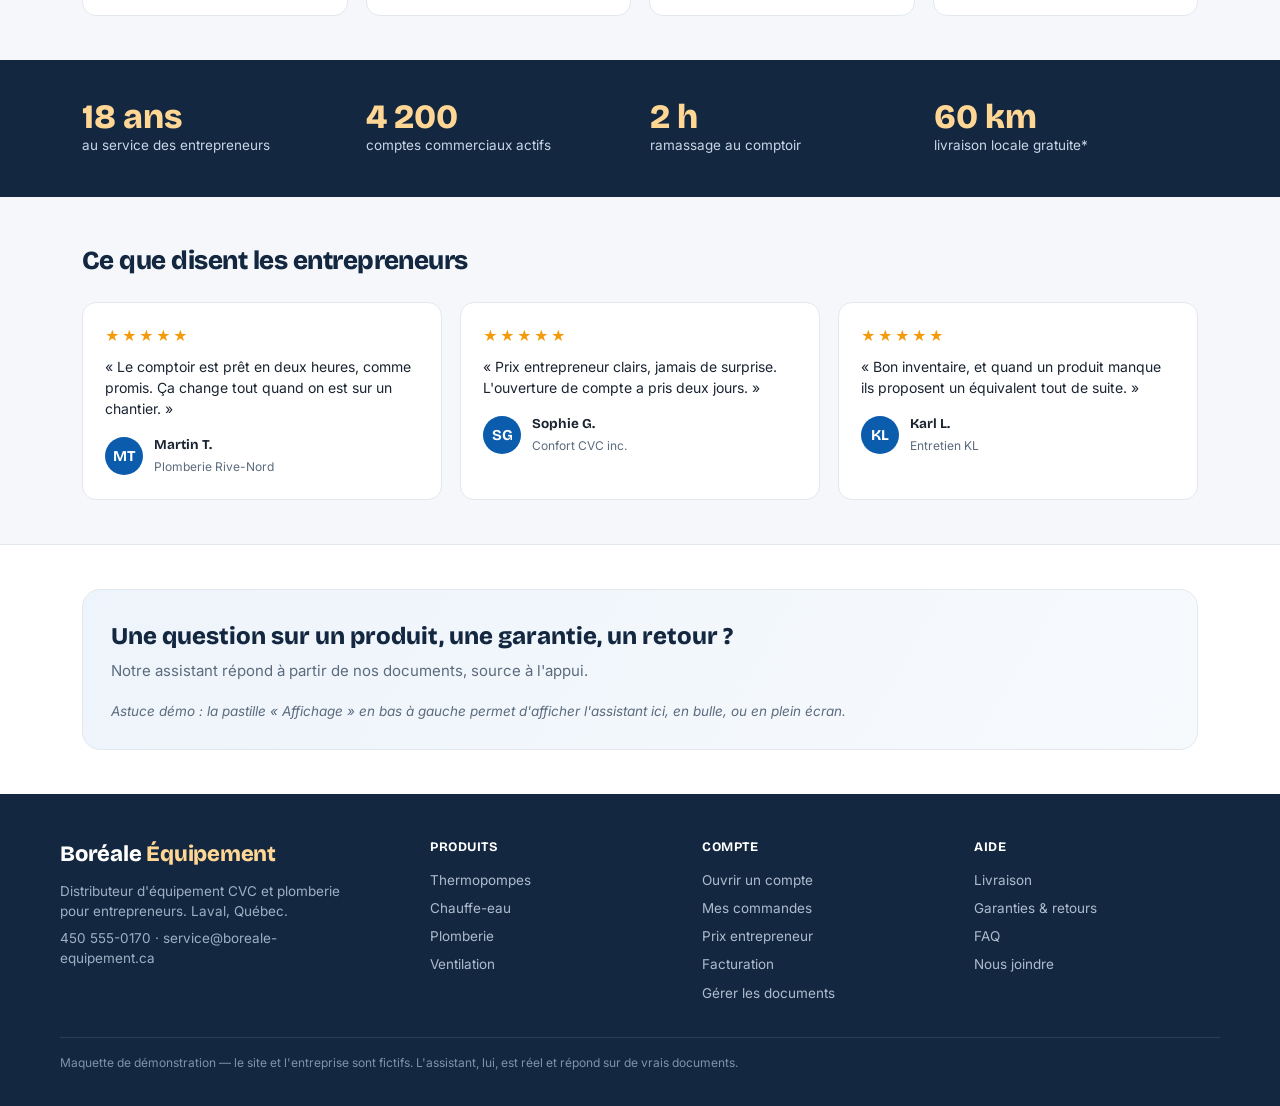
==== commit eb15587e: "Porte d'entree de l'assistant harmonisee + README remis a jour Interface - La porte d'entree de inde" ====
--- a/web/index.html
+++ b/web/index.html
@@ -153,6 +153,51 @@
   #demo-ctrl button{border:none;background:transparent;color:#cdd9e7;font-family:var(--disp);font-weight:600;font-size:12px;padding:6px 11px;border-radius:999px;cursor:pointer;}
   #demo-ctrl button.active{background:var(--amber);color:#33230a;}
 
+  /* ---- porte d'entrée de l'assistant ----
+     Elle appartient à l'ASSISTANT, pas à la boutique : elle reprend donc le
+     langage visuel du widget et de gestion.html (encre + émeraude, halos,
+     grain, surfaces posées par la lumière), et non la charte bleu/ambre de
+     Boréale. C'est aussi ce qu'un client voit en premier. */
+  #auth-gate{position:fixed;inset:0;z-index:2147483600;display:flex;align-items:center;
+    justify-content:center;padding:22px;
+    background:linear-gradient(150deg,#0B1512 0%,#14332A 52%,#0C6A54 165%);
+    font-family:'Inter',system-ui,sans-serif;}
+  #auth-gate::before{content:"";position:absolute;inset:0;pointer-events:none;
+    background:
+      radial-gradient(760px 420px at 78% -10%, rgba(19,153,122,.34), transparent 64%),
+      radial-gradient(560px 380px at 12% 108%, rgba(198,242,78,.16), transparent 64%);}
+  #auth-gate::after{content:"";position:absolute;inset:0;pointer-events:none;opacity:.05;
+    background-image:url("data:image/svg+xml,%3Csvg xmlns='http://www.w3.org/2000/svg' width='160' height='160'%3E%3Cfilter id='n'%3E%3CfeTurbulence type='fractalNoise' baseFrequency='.8' numOctaves='3' stitchTiles='stitch'/%3E%3C/filter%3E%3Crect width='160' height='160' filter='url(%23n)'/%3E%3C/svg%3E");}
+  #auth-gate .box{position:relative;background:rgba(255,255,255,.98);border-radius:24px;
+    padding:34px;width:min(400px,94vw);
+    box-shadow:0 8px 18px -10px rgba(11,21,18,.4), 0 40px 80px -30px rgba(0,0,0,.6),
+               inset 0 1px 0 rgba(255,255,255,1);}
+  #auth-gate .glyph{width:44px;height:44px;border-radius:14px;margin-bottom:18px;
+    background:linear-gradient(135deg,#0C6A54,#13997A);display:flex;align-items:center;
+    justify-content:center;
+    box-shadow:0 10px 22px -10px rgba(12,106,84,.95), inset 0 1px 0 rgba(255,255,255,.3);}
+  #auth-gate .glyph svg{width:21px;height:21px;stroke:#fff;fill:none;stroke-width:1.9;
+    stroke-linecap:round;stroke-linejoin:round;}
+  #auth-gate h2{font-family:'Bricolage Grotesque',system-ui,sans-serif;font-weight:800;
+    margin:0 0 8px;font-size:22px;letter-spacing:-.028em;color:#0B1512;}
+  #auth-gate p{margin:0 0 20px;color:#4A5A53;font-size:13.5px;line-height:1.55;}
+  #auth-gate input{width:100%;padding:13px 15px;border:none;border-radius:13px;font-size:15px;
+    margin-bottom:11px;background:#F6F7F4;color:#101E19;outline:none;font-family:inherit;
+    box-shadow:inset 0 0 0 1px rgba(11,21,18,.055), inset 0 1px 2px rgba(11,21,18,.05);
+    transition:box-shadow .2s cubic-bezier(.22,.75,.24,1), background .2s cubic-bezier(.22,.75,.24,1);}
+  #auth-gate input:focus{background:#fff;
+    box-shadow:inset 0 0 0 1.5px #13997A, 0 0 0 4px rgba(19,153,122,.14);}
+  #auth-gate .err{color:#C2352C;font-size:12.5px;min-height:19px;margin-bottom:9px;font-weight:500;}
+  #auth-gate button{width:100%;padding:13px;border:none;border-radius:13px;
+    background:linear-gradient(135deg,#0C6A54,#13997A);color:#fff;
+    font-family:'Bricolage Grotesque',system-ui,sans-serif;font-weight:700;font-size:15px;
+    cursor:pointer;letter-spacing:-.012em;
+    box-shadow:0 6px 16px -8px rgba(12,106,84,.55), inset 0 1px 0 rgba(255,255,255,.2);
+    transition:transform .18s cubic-bezier(.22,.75,.24,1), box-shadow .18s cubic-bezier(.22,.75,.24,1);}
+  #auth-gate button:hover:not(:disabled){transform:translateY(-1.5px);
+    box-shadow:0 10px 22px -8px rgba(12,106,84,.62), inset 0 1px 0 rgba(255,255,255,.24);}
+  #auth-gate button:disabled{opacity:.6;cursor:wait;transform:none;}
+
   @media(max-width:900px){
     .hero .wrap{grid-template-columns:1fr;} .trust .wrap{grid-template-columns:repeat(2,1fr);}
     .cat-grid,.prod-grid{grid-template-columns:repeat(2,1fr);} .tgrid{grid-template-columns:1fr;}
@@ -163,13 +208,14 @@
 </style>
 </head>
 <body>
-<div id="auth-gate" style="position:fixed;inset:0;z-index:2147483600;background:linear-gradient(120deg,#132840,#1c3a5c);display:flex;align-items:center;justify-content:center;font-family:'Bricolage Grotesque',system-ui,sans-serif;">
-  <div style="background:#fff;border-radius:16px;padding:32px;width:min(360px,90vw);box-shadow:0 24px 60px -20px rgba(0,0,0,.5);">
-    <h2 style="margin:0 0 8px;font-size:20px;color:#132840;">Accès protégé</h2>
-    <p style="margin:0 0 18px;color:#5b6b7d;font-size:14px;font-family:Inter,sans-serif;">Entrez le mot de passe pour accéder à l'assistant.</p>
-    <input id="auth-pw" type="password" placeholder="Mot de passe" style="width:100%;padding:12px;border:1px solid #E3E8EE;border-radius:10px;font-size:15px;outline:none;margin-bottom:10px;font-family:Inter,sans-serif;">
-    <div id="auth-err" style="color:#c0392b;font-size:13px;min-height:18px;margin-bottom:8px;font-family:Inter,sans-serif;"></div>
-    <button id="auth-btn" style="width:100%;padding:12px;border:none;border-radius:10px;background:#0B5CAD;color:#fff;font-weight:700;font-size:15px;cursor:pointer;font-family:'Bricolage Grotesque',sans-serif;">Entrer</button>
+<div id="auth-gate">
+  <div class="box">
+    <div class="glyph"><svg viewBox="0 0 24 24"><rect x="3" y="11" width="18" height="10" rx="2"/><path d="M7 11V7a5 5 0 0 1 10 0v4"/></svg></div>
+    <h2>Accès protégé</h2>
+    <p>Entrez le mot de passe pour accéder à l'assistant documentaire de cette démonstration.</p>
+    <input id="auth-pw" type="password" placeholder="Mot de passe" autocomplete="current-password">
+    <div id="auth-err" class="err"></div>
+    <button id="auth-btn" type="button">Entrer</button>
   </div>
 </div>
 <!-- utility bar -->
@@ -281,7 +327,7 @@
       <p>450 555-0170 · service@boreale-equipement.ca</p>
     </div>
     <div><h4>Produits</h4><ul><li><a href="#">Thermopompes</a></li><li><a href="#">Chauffe-eau</a></li><li><a href="#">Plomberie</a></li><li><a href="#">Ventilation</a></li></ul></div>
-    <div><h4>Compte</h4><ul><li><a href="#">Ouvrir un compte</a></li><li><a href="#">Mes commandes</a></li><li><a href="#">Prix entrepreneur</a></li><li><a href="#">Facturation</a></li><li><a href="/admin.html">Gérer les documents</a></li></ul></div>
+    <div><h4>Compte</h4><ul><li><a href="#">Ouvrir un compte</a></li><li><a href="#">Mes commandes</a></li><li><a href="#">Prix entrepreneur</a></li><li><a href="#">Facturation</a></li><li><a href="/gestion.html">Gérer les documents</a></li></ul></div>
     <div><h4>Aide</h4><ul><li><a href="#">Livraison</a></li><li><a href="#">Garanties &amp; retours</a></li><li><a href="#">FAQ</a></li><li><a href="#">Nous joindre</a></li></ul></div>
   </div>
   <div class="wrap legal">Maquette de démonstration — le site et l'entreprise sont fictifs. L'assistant, lui, est réel et répond sur de vrais documents.</div>
@@ -337,24 +383,36 @@
     buttons.forEach(b => b.classList.toggle("active", b.dataset.mode === mode));
   }
   buttons.forEach(b => b.addEventListener("click", () => setMode(b.dataset.mode)));
+  /* Trois issues distinctes : bon mot de passe, mauvais mot de passe, serveur
+     injoignable. Les confondre affichait « Mot de passe incorrect » alors que
+     le serveur était simplement arrêté. */
   async function verifyPassword(pw){
-    try { const r = await fetch('/api/verify', { headers: { 'X-API-Password': pw } }); return r.status === 200; }
-    catch(e){ return false; }
+    try { const r = await fetch('/api/verify', { headers: { 'X-API-Password': pw } });
+          return r.status === 200 ? 'ok' : 'refuse'; }
+    catch(e){ return 'reseau'; }
   }
+  function lire(cle){ try { return localStorage.getItem(cle) || ''; } catch(e){ return ''; } }
+  function ecrire(cle, v){ try { localStorage.setItem(cle, v); } catch(e){} }
+
   async function ensureAuth(){
     const gate = document.getElementById('auth-gate');
     const input = document.getElementById('auth-pw');
     const err = document.getElementById('auth-err');
     const btn = document.getElementById('auth-btn');
-    const stored = localStorage.getItem('da_api_password');
-    if (stored && await verifyPassword(stored)) { gate.remove(); return; }
+    const stored = lire('da_api_password');
+    if (stored && await verifyPassword(stored) === 'ok') { gate.remove(); return; }
     await new Promise(resolve => {
       async function attempt(){
         const pw = (input.value||'').trim();
         if(!pw){ err.textContent = 'Entrez un mot de passe.'; return; }
         btn.disabled = true; err.textContent = 'Vérification…';
-        if (await verifyPassword(pw)) { localStorage.setItem('da_api_password', pw); gate.remove(); resolve(); }
-        else { btn.disabled = false; err.textContent = 'Mot de passe incorrect.'; input.select(); }
+        const issue = await verifyPassword(pw);
+        if (issue === 'ok') { ecrire('da_api_password', pw); gate.remove(); resolve(); return; }
+        btn.disabled = false;
+        err.textContent = issue === 'reseau'
+          ? "Serveur injoignable. Vérifiez qu'il est démarré, puis réessayez."
+          : 'Mot de passe incorrect.';
+        input.select();
       }
       btn.onclick = attempt;
       input.addEventListener('keydown', e => { if(e.key==='Enter') attempt(); });
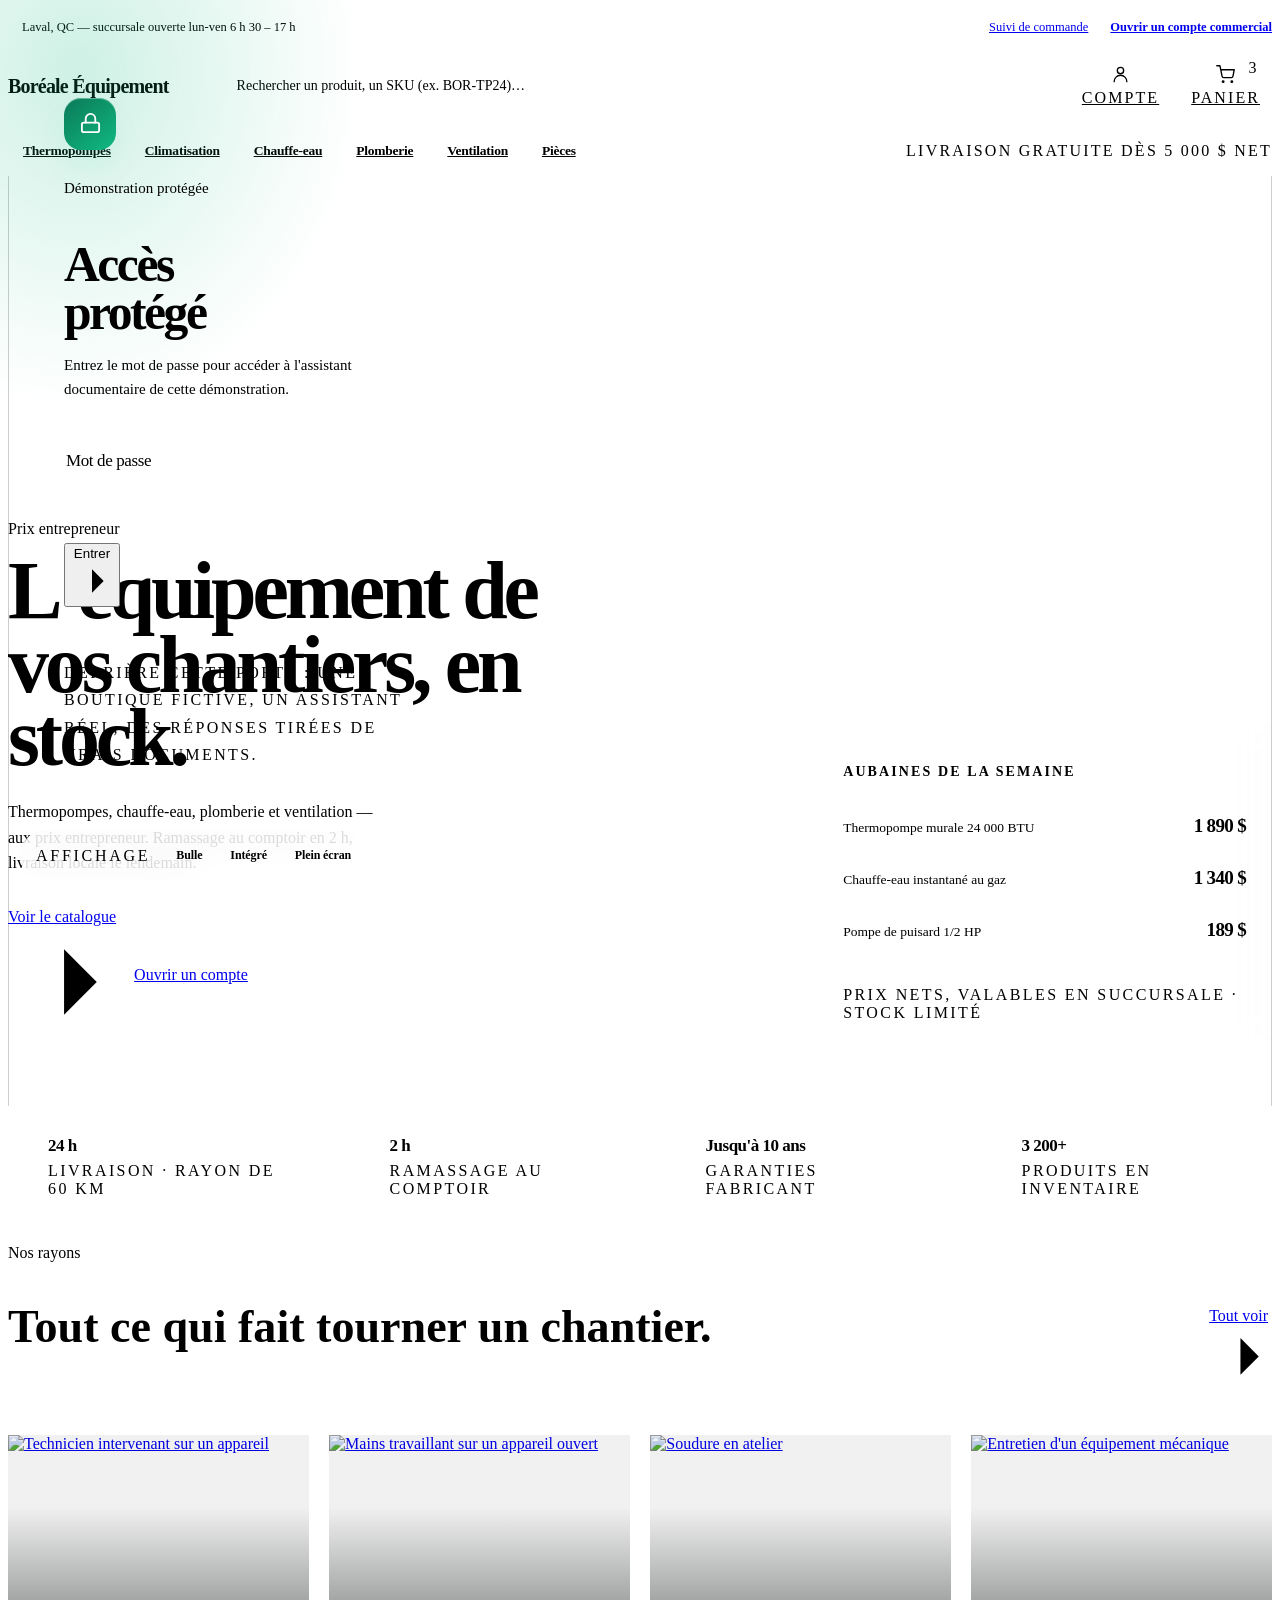
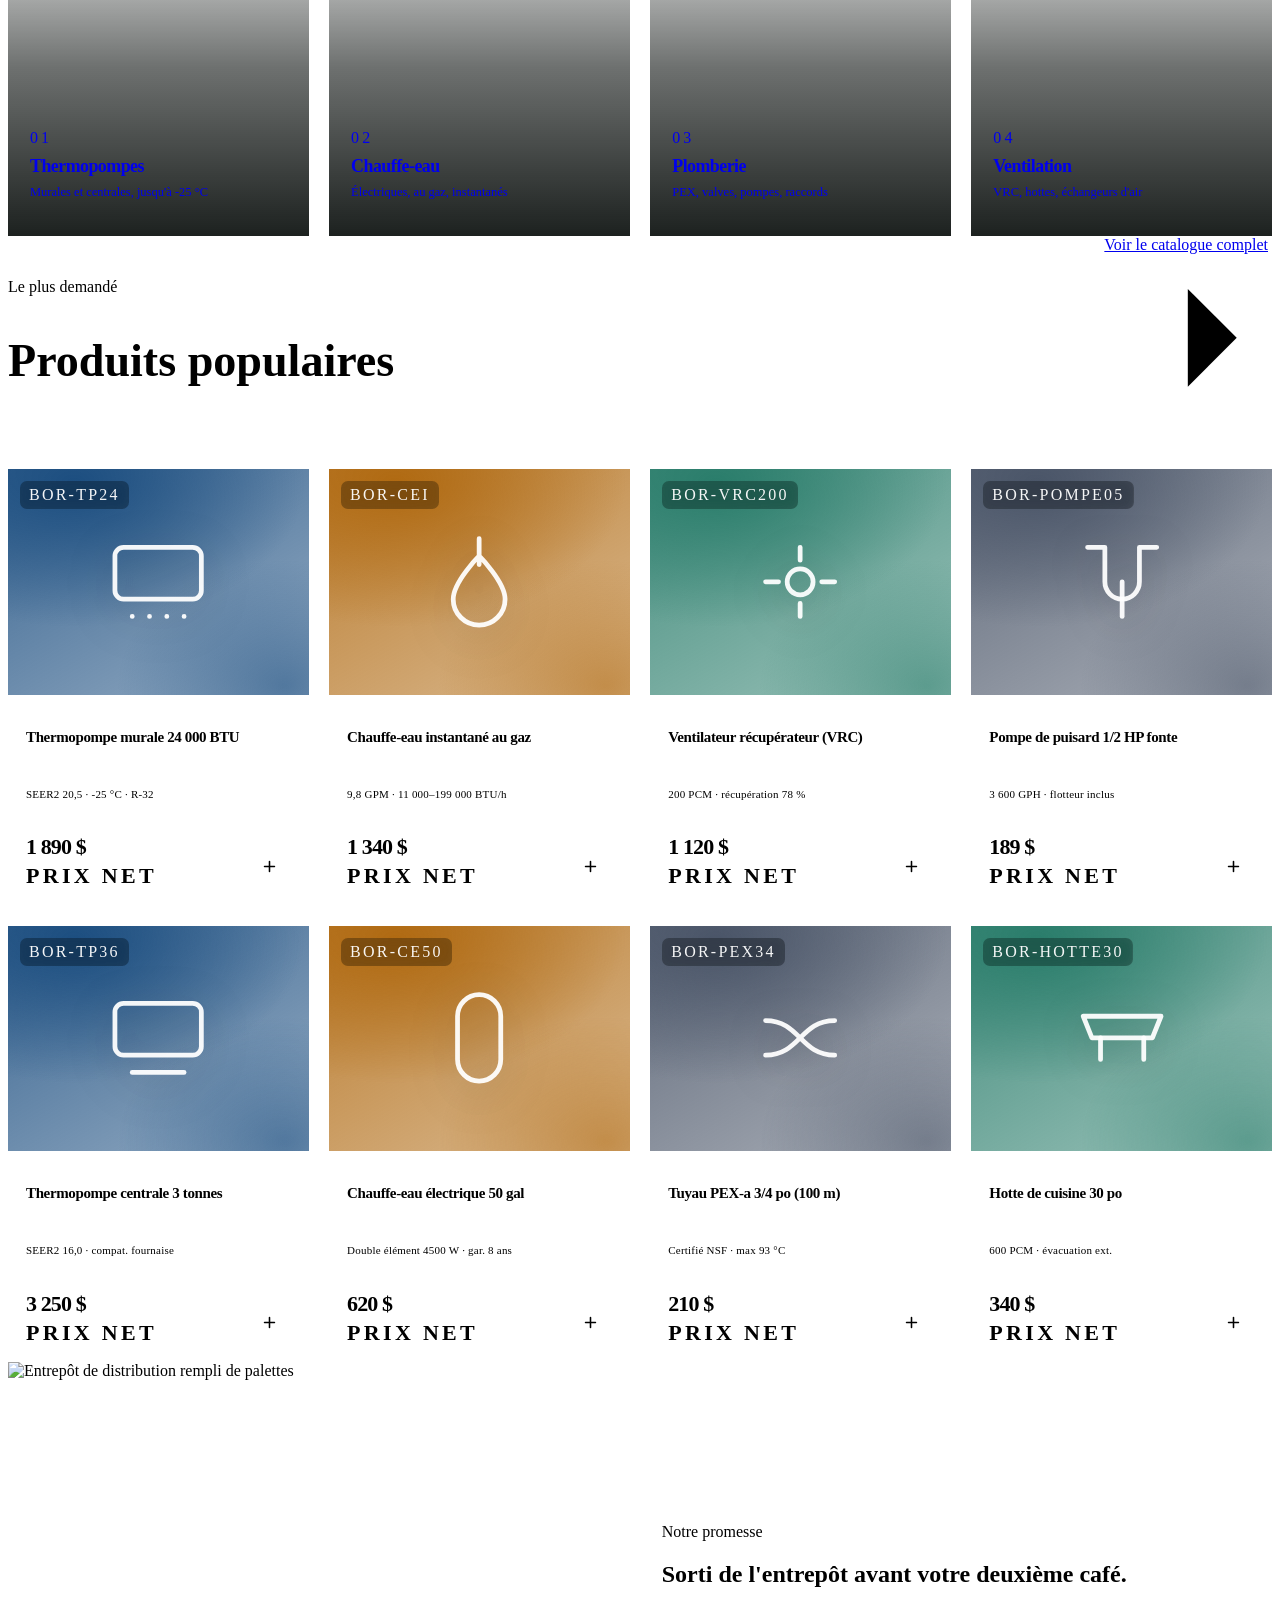
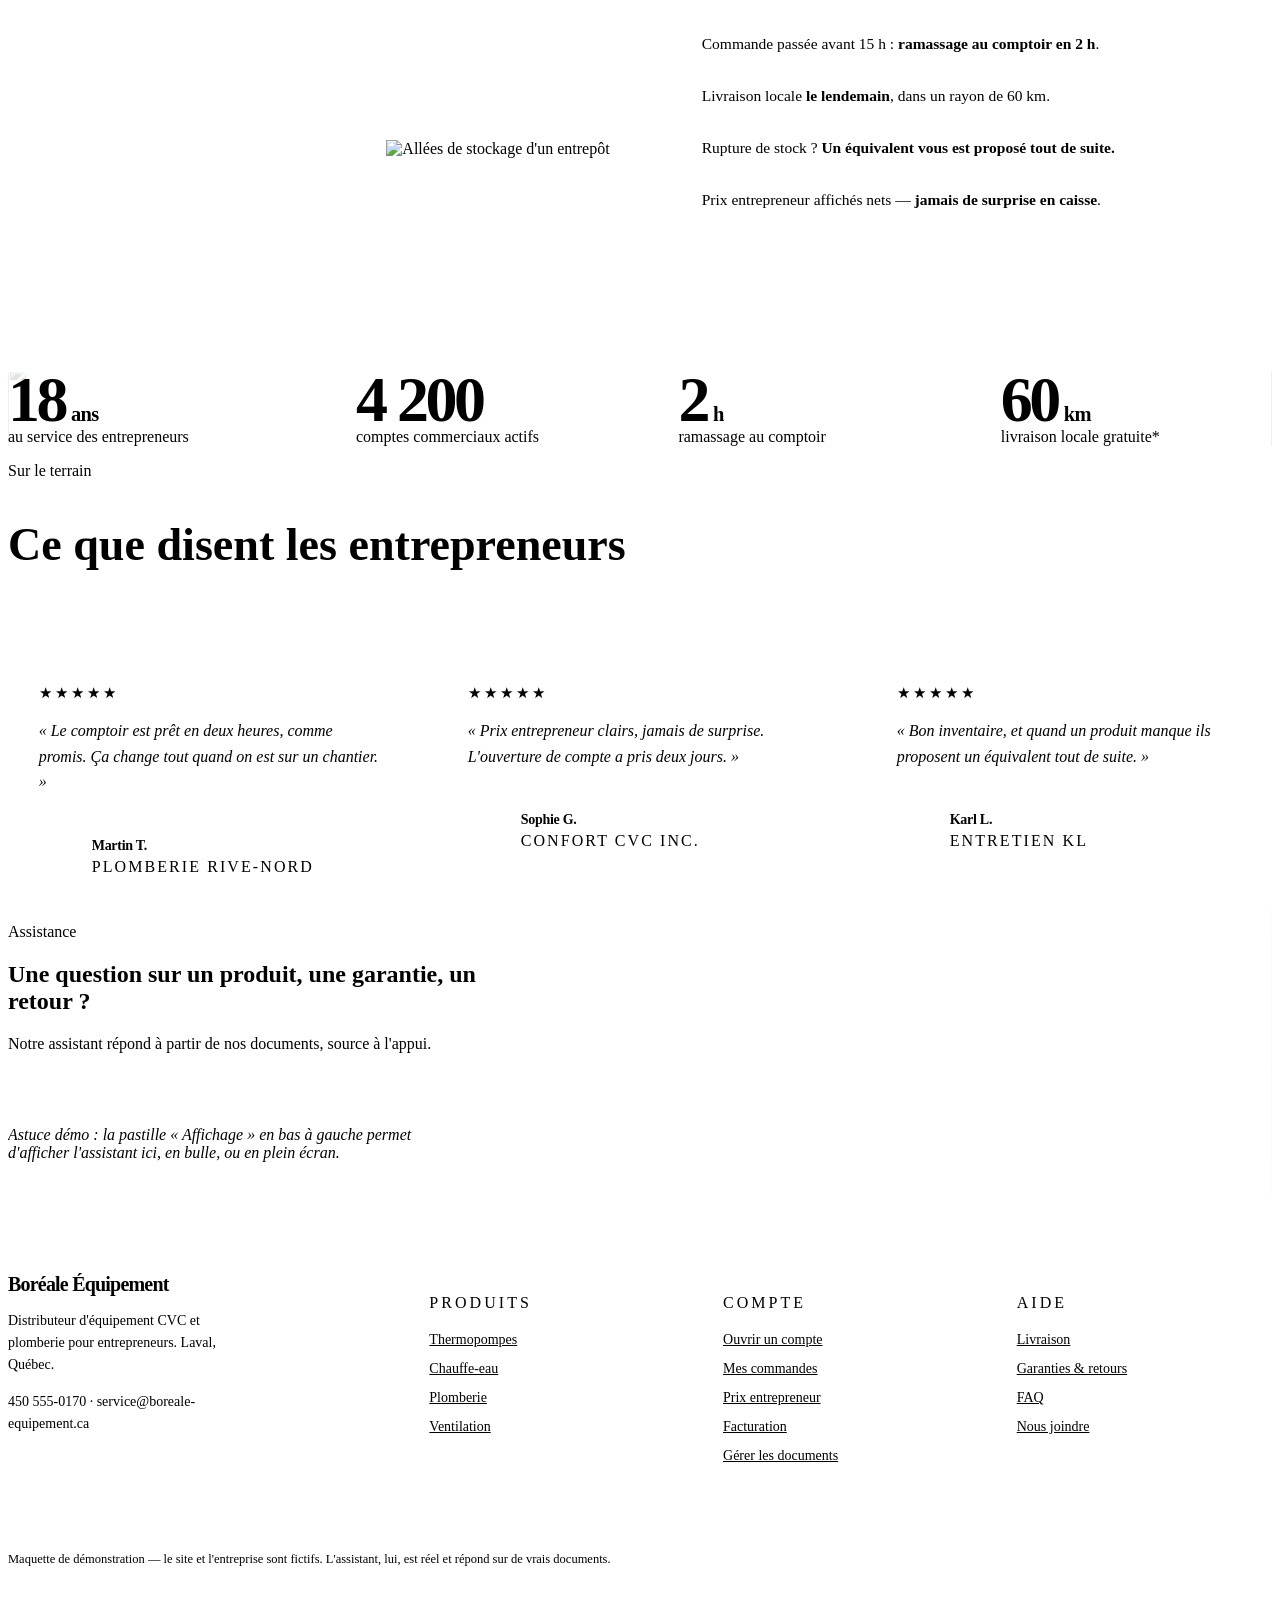
==== commit 33a46b67: "modif visuelle" ====
--- a/web/index.html
+++ b/web/index.html
@@ -1,348 +1,728 @@
 <!DOCTYPE html>
-<html lang="fr">
+<html lang="fr" data-skin="boreale" data-theme="clair">
 <head>
 <meta charset="UTF-8">
 <meta name="viewport" content="width=device-width, initial-scale=1.0">
-<title>Boréale Équipement — Distributeur CVC & plomberie</title>
+<meta name="color-scheme" content="light">
+<meta name="theme-color" content="#F7F5EF">
+<title>Boréale Équipement — Distributeur CVC &amp; plomberie</title>
 <link rel="preconnect" href="https://fonts.googleapis.com">
 <link rel="preconnect" href="https://fonts.gstatic.com" crossorigin>
-<link href="https://fonts.googleapis.com/css2?family=Bricolage+Grotesque:opsz,wght@12..96,600;12..96,700;12..96,800&family=Inter:wght@400;500;600;700&display=swap" rel="stylesheet">
+<link href="https://fonts.googleapis.com/css2?family=Bricolage+Grotesque:opsz,wght@12..96,500;12..96,600;12..96,700;12..96,800&family=IBM+Plex+Mono:wght@400;500;600;700&family=Inter:wght@400;450;500;600;700&family=Newsreader:ital,opsz,wght@0,6..72,400;1,6..72,400&display=swap" rel="stylesheet">
+<link rel="stylesheet" href="/da.css">
 <style>
-  :root{
-    --navy:#132840; --blue:#0B5CAD; --blue-dark:#08497f; --amber:#F49B0B;
-    --ink:#1a2431; --soft:#5b6b7d; --bg:#F5F7FA; --card:#FFFFFF;
-    --line:#E3E8EE; --ok:#177245;
-    --disp:'Bricolage Grotesque',system-ui,sans-serif;
-    --ui:'Inter',system-ui,-apple-system,Segoe UI,Roboto,sans-serif;
-  }
-  *{box-sizing:border-box;}
-  body{margin:0;background:var(--bg);color:var(--ink);font-family:var(--ui);font-size:15px;line-height:1.5;-webkit-font-smoothing:antialiased;}
-  a{color:inherit;text-decoration:none;}
-  .wrap{max-width:1160px;margin:0 auto;padding:0 22px;}
-  img,svg{display:block;}
-  .ic{width:20px;height:20px;stroke:currentColor;fill:none;stroke-width:1.8;stroke-linecap:round;stroke-linejoin:round;}
-
-  /* ---- utility bar ---- */
-  .util{background:var(--navy);color:#c6d2e0;font-size:12.5px;}
-  .util .wrap{display:flex;align-items:center;gap:20px;height:36px;}
-  .util .spacer{flex:1;}
-  .util a{color:#c6d2e0;}
-  .util a:hover{color:#fff;}
-  .util b{color:#fff;}
-
-  /* ---- header ---- */
-  header.site{background:var(--card);border-bottom:1px solid var(--line);position:sticky;top:0;z-index:50;}
-  header.site .wrap{display:flex;align-items:center;gap:22px;height:74px;}
-  .logo{font-family:var(--disp);font-weight:800;font-size:22px;color:var(--navy);letter-spacing:-.01em;white-space:nowrap;}
-  .logo em{color:var(--blue);font-style:normal;}
-  .search{flex:1;display:flex;align-items:center;background:var(--bg);border:1px solid var(--line);border-radius:10px;padding:0 12px;height:44px;max-width:520px;}
-  .search input{border:none;background:transparent;outline:none;flex:1;font-family:var(--ui);font-size:14.5px;color:var(--ink);}
-  .search .ic{color:var(--soft);}
-  .hactions{display:flex;align-items:center;gap:20px;margin-left:auto;color:var(--navy);}
-  .hactions a{display:flex;flex-direction:column;align-items:center;gap:2px;font-size:11px;color:var(--soft);font-weight:600;}
-  .hactions a .ic{color:var(--navy);}
-  .hactions .cart{position:relative;}
-  .hactions .cart .badge{position:absolute;top:-6px;right:-8px;background:var(--amber);color:#3a2600;font-size:10px;font-weight:700;border-radius:999px;padding:0 5px;}
-
-  /* ---- category nav ---- */
-  nav.cats{background:var(--blue);}
-  nav.cats .wrap{display:flex;align-items:center;gap:2px;height:46px;}
-  nav.cats a{color:#eaf2fb;font-weight:600;font-size:13.5px;padding:9px 14px;border-radius:8px;}
-  nav.cats a:hover{background:rgba(255,255,255,.12);color:#fff;}
-  nav.cats .promo{margin-left:auto;color:#fff;font-weight:700;font-size:13px;display:flex;align-items:center;gap:7px;}
-  nav.cats .promo .dot{width:7px;height:7px;border-radius:50%;background:var(--amber);}
-
-  /* ---- hero ---- */
-  .hero{background:linear-gradient(120deg,var(--navy) 0%,#1c3a5c 62%,#245285 100%);color:#fff;overflow:hidden;position:relative;}
-  .hero::after{content:"";position:absolute;right:-120px;top:-80px;width:520px;height:520px;
-    background:radial-gradient(circle at center, rgba(244,155,11,.22), transparent 60%);}
-  .hero .wrap{display:grid;grid-template-columns:1.15fr .85fr;gap:30px;align-items:center;padding:52px 22px;position:relative;z-index:1;}
-  .hero .tag{display:inline-block;background:rgba(244,155,11,.16);color:#ffd694;font-weight:700;font-size:12px;letter-spacing:.06em;text-transform:uppercase;padding:6px 12px;border-radius:999px;margin-bottom:16px;}
-  .hero h1{font-family:var(--disp);font-weight:800;font-size:clamp(30px,4.4vw,48px);line-height:1.04;letter-spacing:-.02em;margin:0 0 16px;}
-  .hero p{font-size:17px;color:#c9d6e6;max-width:44ch;margin:0 0 26px;}
-  .btn{display:inline-flex;align-items:center;gap:9px;font-family:var(--disp);font-weight:700;font-size:15px;border:none;cursor:pointer;border-radius:10px;padding:13px 22px;}
-  .btn-amber{background:var(--amber);color:#33230a;}
-  .btn-amber:hover{background:#ffab26;}
-  .btn-ghost{background:transparent;color:#fff;border:1px solid rgba(255,255,255,.35);}
-  .btn-ghost:hover{border-color:#fff;}
-  .hero-cta{display:flex;gap:12px;flex-wrap:wrap;}
-  .promo-card{background:rgba(255,255,255,.06);border:1px solid rgba(255,255,255,.14);border-radius:16px;padding:22px;backdrop-filter:blur(4px);}
-  .promo-card h3{font-family:var(--disp);font-size:15px;margin:0 0 14px;color:#fff;font-weight:700;}
-  .promo-row{display:flex;align-items:center;justify-content:space-between;padding:11px 0;border-bottom:1px solid rgba(255,255,255,.1);}
-  .promo-row:last-child{border-bottom:none;}
-  .promo-row span{color:#c9d6e6;font-size:13.5px;}
-  .promo-row b{font-family:var(--disp);color:#ffd694;font-size:17px;}
-
-  /* ---- trust strip ---- */
-  .trust{background:var(--card);border-bottom:1px solid var(--line);}
-  .trust .wrap{display:grid;grid-template-columns:repeat(4,1fr);gap:18px;padding:18px 22px;}
-  .trust .item{display:flex;align-items:center;gap:11px;}
-  .trust .item .ic{color:var(--blue);width:24px;height:24px;flex:none;}
-  .trust .item b{display:block;font-family:var(--disp);font-size:13.5px;color:var(--ink);}
-  .trust .item span{font-size:12px;color:var(--soft);}
-
-  /* ---- sections ---- */
-  section{padding:44px 0;}
-  .sec-head{display:flex;align-items:baseline;justify-content:space-between;margin-bottom:22px;}
-  .sec-head h2{font-family:var(--disp);font-weight:800;font-size:26px;letter-spacing:-.02em;margin:0;color:var(--navy);}
-  .sec-head a{color:var(--blue);font-weight:600;font-size:14px;}
-
-  .cat-grid{display:grid;grid-template-columns:repeat(4,1fr);gap:16px;}
-  .cat-tile{background:var(--card);border:1px solid var(--line);border-radius:14px;padding:22px;transition:.15s;cursor:pointer;}
-  .cat-tile:hover{border-color:var(--blue);transform:translateY(-2px);}
-  .cat-tile .badge{width:46px;height:46px;border-radius:12px;background:#eaf1fb;color:var(--blue);display:flex;align-items:center;justify-content:center;margin-bottom:14px;}
-  .cat-tile .badge .ic{width:24px;height:24px;}
-  .cat-tile h3{font-family:var(--disp);font-size:16px;margin:0 0 4px;color:var(--ink);}
-  .cat-tile p{margin:0;font-size:12.5px;color:var(--soft);}
-
-  .prod-grid{display:grid;grid-template-columns:repeat(4,1fr);gap:18px;}
-  .prod{background:var(--card);border:1px solid var(--line);border-radius:14px;overflow:hidden;display:flex;flex-direction:column;transition:.15s;}
-  .prod:hover{box-shadow:0 14px 34px -22px rgba(19,40,64,.4);transform:translateY(-2px);}
-  .prod .thumb{height:150px;display:flex;align-items:center;justify-content:center;position:relative;}
-  .prod .thumb .ic{width:56px;height:56px;color:rgba(255,255,255,.9);stroke-width:1.4;}
-  .prod .thumb .sku{position:absolute;top:10px;left:10px;background:rgba(0,0,0,.28);color:#fff;font-size:10.5px;font-weight:600;padding:3px 8px;border-radius:6px;font-family:var(--ui);}
-  .prod .body{padding:14px 15px 16px;display:flex;flex-direction:column;flex:1;}
-  .prod h3{font-family:var(--disp);font-size:14.5px;margin:0 0 6px;color:var(--ink);line-height:1.25;min-height:36px;}
-  .prod .spec{font-size:12px;color:var(--soft);margin:0 0 12px;flex:1;}
-  .prod .foot{display:flex;align-items:center;justify-content:space-between;gap:8px;}
-  .prod .price{font-family:var(--disp);font-weight:800;font-size:19px;color:var(--navy);}
-  .prod .price small{font-size:11px;font-weight:500;color:var(--soft);}
-  .prod .add{background:var(--blue);color:#fff;border:none;border-radius:9px;width:38px;height:38px;display:flex;align-items:center;justify-content:center;cursor:pointer;flex:none;}
-  .prod .add:hover{background:var(--blue-dark);}
-
-  /* ---- stats band ---- */
-  .band{background:var(--navy);color:#fff;}
-  .band .wrap{display:grid;grid-template-columns:repeat(4,1fr);gap:20px;padding:40px 22px;}
-  .stat b{font-family:var(--disp);font-weight:800;font-size:34px;color:#ffd694;display:block;line-height:1;}
-  .stat span{font-size:13.5px;color:#c9d6e6;}
-
-  /* ---- testimonials ---- */
-  .tgrid{display:grid;grid-template-columns:repeat(3,1fr);gap:18px;}
-  .tcard{background:var(--card);border:1px solid var(--line);border-radius:14px;padding:22px;}
-  .tcard .stars{color:var(--amber);font-size:14px;letter-spacing:2px;margin-bottom:10px;}
-  .tcard p{font-size:14px;color:var(--ink);margin:0 0 16px;}
-  .tcard .who{display:flex;align-items:center;gap:11px;}
-  .tcard .av{width:38px;height:38px;border-radius:50%;background:var(--blue);color:#fff;display:flex;align-items:center;justify-content:center;font-family:var(--disp);font-weight:700;font-size:15px;}
-  .tcard .who b{font-family:var(--disp);font-size:13.5px;display:block;}
-  .tcard .who span{font-size:12px;color:var(--soft);}
-
-  /* ---- assistance (inline host) ---- */
-  .assist{background:var(--card);border-top:1px solid var(--line);}
-  .assist .box{background:linear-gradient(120deg,#eef4fb,#f7fafd);border:1px solid var(--line);border-radius:18px;padding:28px;}
-  .assist h2{font-family:var(--disp);font-weight:800;font-size:24px;margin:0 0 6px;color:var(--navy);}
-  .assist p.sub{margin:0 0 18px;color:var(--soft);}
-  #inline-host:empty::after{content:"Astuce démo : la pastille « Affichage » en bas à gauche permet d'afficher l'assistant ici, en bulle, ou en plein écran.";display:block;color:var(--soft);font-style:italic;font-size:13.5px;}
-
-  /* ---- footer ---- */
-  footer.site{background:var(--navy);color:#aebccd;font-size:13.5px;}
-  footer.site .cols{display:grid;grid-template-columns:1.4fr 1fr 1fr 1fr;gap:26px;padding:44px 0 26px;}
-  footer.site .logo{color:#fff;margin-bottom:10px;}
-  footer.site p{margin:0 0 6px;max-width:34ch;color:#9db0c4;}
-  footer.site h4{font-family:var(--disp);color:#fff;font-size:13px;letter-spacing:.04em;text-transform:uppercase;margin:0 0 12px;}
-  footer.site ul{list-style:none;margin:0;padding:0;}
-  footer.site li{margin-bottom:8px;}
-  footer.site a:hover{color:#fff;}
-  footer.site .legal{border-top:1px solid rgba(255,255,255,.1);padding:16px 0 34px;color:#7f92a8;font-size:12px;}
-
-  /* ---- demo control (discret) ---- */
-  #demo-ctrl{position:fixed;left:18px;bottom:18px;z-index:2147482000;display:flex;align-items:center;gap:8px;
-    background:rgba(19,40,64,.94);color:#fff;border-radius:999px;padding:6px 8px 6px 14px;
-    box-shadow:0 10px 26px -12px rgba(0,0,0,.5);font-family:var(--disp);font-size:12px;}
-  #demo-ctrl .lbl{color:#9db0c4;font-weight:600;}
-  #demo-ctrl .grp{display:flex;background:rgba(255,255,255,.08);border-radius:999px;padding:2px;}
-  #demo-ctrl button{border:none;background:transparent;color:#cdd9e7;font-family:var(--disp);font-weight:600;font-size:12px;padding:6px 11px;border-radius:999px;cursor:pointer;}
-  #demo-ctrl button.active{background:var(--amber);color:#33230a;}
-
-  /* ---- porte d'entrée de l'assistant ----
-     Elle appartient à l'ASSISTANT, pas à la boutique : elle reprend donc le
-     langage visuel du widget et de gestion.html (encre + émeraude, halos,
-     grain, surfaces posées par la lumière), et non la charte bleu/ambre de
-     Boréale. C'est aussi ce qu'un client voit en premier. */
-  #auth-gate{position:fixed;inset:0;z-index:2147483600;display:flex;align-items:center;
-    justify-content:center;padding:22px;
-    background:linear-gradient(150deg,#0B1512 0%,#14332A 52%,#0C6A54 165%);
-    font-family:'Inter',system-ui,sans-serif;}
-  #auth-gate::before{content:"";position:absolute;inset:0;pointer-events:none;
+  /* =========================================================================
+     Boréale Équipement — vitrine de démonstration, thème CLAIR.
+     Le papier porte la page ; la photographie et la couleur de signal (cobalt
+     & ambre) font tout le contraste. Aucune couleur en dur ici : uniquement
+     les rôles définis dans /da.css.
+     ========================================================================= */
+  html.gated,html.gated body{overflow:hidden;}
+
+  /* ------------------------------------------------------------ BANDEAU --- */
+  .util{background:var(--ink-950);font-size:12.5px;color:var(--on-ink-3);}
+  .util__in{display:flex;align-items:center;gap:22px;height:38px;
+    max-width:var(--maxw);margin:0 auto;padding:0 var(--gut);}
+  .util__in .sp{flex:1;}
+  .util a{transition:color .3s var(--e);}
+  .util a:hover{color:var(--sig-600);}
+  .util b{color:var(--on-ink);font-weight:600;}
+  .util .geo{display:inline-flex;align-items:center;gap:8px;}
+  .util .geo i{width:6px;height:6px;border-radius:50%;background:var(--sig-500);flex:none;
+    box-shadow:0 0 0 3px var(--sig-glow);}
+
+  /* ------------------------------------------------------------- ENTÊTE --- */
+  .top{position:sticky;top:0;z-index:200;background:rgba(255,255,255,.72);
+    -webkit-backdrop-filter:blur(20px) saturate(1.6);backdrop-filter:blur(20px) saturate(1.6);
+    transition:box-shadow .5s var(--e),background .5s var(--e);}
+  .top::after{content:"";position:absolute;left:0;right:0;bottom:0;height:1px;
+    background:linear-gradient(90deg,transparent,var(--rule-ink) 12%,var(--rule-ink) 88%,transparent);}
+  .top.is-stuck{background:rgba(255,255,255,.9);box-shadow:var(--sh-1);}
+  .top__in{display:flex;align-items:center;gap:22px;height:clamp(64px,6.6vw,80px);
+    max-width:var(--maxw);margin:0 auto;padding:0 var(--gut);}
+  .logo{font-family:var(--disp);font-weight:800;font-size:20px;letter-spacing:-.04em;
+    white-space:nowrap;color:var(--on-ink);}
+  .logo em{font-style:normal;color:var(--sig-600);}
+  .search{flex:1;max-width:520px;display:flex;align-items:center;gap:11px;height:44px;
+    padding:0 16px;border-radius:999px;background:var(--tint);
+    box-shadow:inset 0 0 0 1px var(--rule-ink);
+    transition:box-shadow .35s var(--e),background .35s var(--e);}
+  .search:focus-within{background:var(--white);
+    box-shadow:inset 0 0 0 1.5px var(--sig-500),0 0 0 4px var(--sig-glow);}
+  .search input{flex:1;border:none;background:transparent;outline:none;
+    font-family:var(--ui);font-size:14px;color:var(--on-ink);}
+  .search input::placeholder{color:var(--on-ink-4);}
+  .search svg{width:17px;height:17px;stroke:var(--on-ink-3);fill:none;stroke-width:2;
+    stroke-linecap:round;flex:none;}
+  .hact{display:flex;align-items:center;gap:8px;margin-left:auto;}
+  .hact a{display:flex;flex-direction:column;align-items:center;gap:5px;padding:8px 12px;
+    border-radius:14px;font:var(--t-micro);letter-spacing:.13em;text-transform:uppercase;
+    color:var(--on-ink-3);position:relative;transition:color .3s var(--e),background .3s var(--e);}
+  .hact a:hover{color:var(--on-ink);background:var(--tint);}
+  .hact svg{width:19px;height:19px;stroke:currentColor;fill:none;stroke-width:1.7;
+    stroke-linecap:round;stroke-linejoin:round;}
+  .hact .badge{position:absolute;top:2px;right:6px;min-width:17px;height:17px;padding:0 4px;
+    border-radius:999px;background:var(--lime);color:var(--on-lime);
+    font:700 10px/17px var(--mono);text-align:center;}
+
+  /* ------------------------------------------------------- NAV CATÉGORIES - */
+  .cats{background:var(--ink-950);position:relative;z-index:150;}
+  .cats__in{display:flex;align-items:center;gap:4px;height:50px;overflow-x:auto;
+    max-width:var(--maxw);margin:0 auto;padding:0 var(--gut);scrollbar-width:none;}
+  .cats__in::-webkit-scrollbar{display:none;}
+  .cats a{position:relative;padding:8px 15px;border-radius:999px;white-space:nowrap;
+    font-family:var(--disp);font-weight:600;font-size:13.5px;letter-spacing:-.018em;
+    color:var(--on-ink-2);transition:color .3s var(--e),background .3s var(--e);}
+  .cats a:hover{color:var(--sig-600);background:var(--white);}
+  .cats .promo{margin-left:auto;display:inline-flex;align-items:center;gap:9px;
+    white-space:nowrap;font:var(--t-micro);letter-spacing:.14em;text-transform:uppercase;
+    color:var(--on-ink-2);padding-left:18px;}
+  .cats .promo i{width:6px;height:6px;border-radius:50%;background:var(--sig-500);flex:none;
+    animation:bp 2.4s var(--e) infinite;}
+  @keyframes bp{0%,100%{opacity:1;}50%{opacity:.25;}}
+
+  /* --------------------------------------------------------------- HÉRO --- */
+  /* La photo reste entière à droite ; un lavis de papier la recouvre à gauche
+     pour que le titre reste en encre, lisible et net. */
+  .hero{position:relative;min-height:clamp(560px,82svh,880px);display:flex;align-items:flex-end;
+    overflow:hidden;padding:clamp(80px,10vw,130px) 0 clamp(36px,5vw,72px);
+    background:var(--ink-900);}
+  .hero__bg{position:absolute;inset:-12% 0;z-index:0;}
+  .hero__bg img{width:100%;height:100%;object-fit:cover;
+    filter:saturate(.82) contrast(1.02) brightness(1.06);}
+  .hero__veil{position:absolute;inset:0;z-index:1;pointer-events:none;
     background:
-      radial-gradient(760px 420px at 78% -10%, rgba(19,153,122,.34), transparent 64%),
-      radial-gradient(560px 380px at 12% 108%, rgba(198,242,78,.16), transparent 64%);}
-  #auth-gate::after{content:"";position:absolute;inset:0;pointer-events:none;opacity:.05;
-    background-image:url("data:image/svg+xml,%3Csvg xmlns='http://www.w3.org/2000/svg' width='160' height='160'%3E%3Cfilter id='n'%3E%3CfeTurbulence type='fractalNoise' baseFrequency='.8' numOctaves='3' stitchTiles='stitch'/%3E%3C/filter%3E%3Crect width='160' height='160' filter='url(%23n)'/%3E%3C/svg%3E");}
-  #auth-gate .box{position:relative;background:rgba(255,255,255,.98);border-radius:24px;
-    padding:34px;width:min(400px,94vw);
-    box-shadow:0 8px 18px -10px rgba(11,21,18,.4), 0 40px 80px -30px rgba(0,0,0,.6),
-               inset 0 1px 0 rgba(255,255,255,1);}
-  #auth-gate .glyph{width:44px;height:44px;border-radius:14px;margin-bottom:18px;
-    background:linear-gradient(135deg,#0C6A54,#13997A);display:flex;align-items:center;
-    justify-content:center;
-    box-shadow:0 10px 22px -10px rgba(12,106,84,.95), inset 0 1px 0 rgba(255,255,255,.3);}
-  #auth-gate .glyph svg{width:21px;height:21px;stroke:#fff;fill:none;stroke-width:1.9;
+      linear-gradient(96deg,
+        var(--ink-900) 10%,
+        rgba(247,245,239,.94) 34%,
+        rgba(247,245,239,.55) 56%,
+        rgba(247,245,239,.06) 78%,
+        transparent 92%),
+      linear-gradient(0deg,var(--ink-900) 1%,rgba(247,245,239,.6) 16%,transparent 46%),
+      radial-gradient(60% 50% at 88% 4%,var(--sig-glow),transparent 64%);}
+  .hero__in{position:relative;z-index:2;width:100%;}
+  .hero__grid{display:grid;grid-template-columns:minmax(0,1.25fr) minmax(0,.75fr);
+    gap:clamp(26px,4vw,60px);align-items:end;}
+  .hero h1{font-size:clamp(2.5rem,6.4vw,6.2rem);line-height:.9;letter-spacing:-.05em;
+    margin:0 0 24px;max-width:14ch;color:var(--on-ink);}
+  .hero__lead{color:var(--on-ink-2);font-size:clamp(1rem,1.18vw,1.2rem);line-height:1.6;
+    max-width:46ch;margin-bottom:32px;}
+  .hero__cta{display:flex;gap:14px;flex-wrap:wrap;align-items:center;}
+
+  /* Carte des aubaines : une ardoise de verre blanc posée sur la photo. */
+  .promo-card{position:relative;border-radius:var(--r-lg);padding:26px 26px 20px;
+    background:var(--glass);
+    -webkit-backdrop-filter:blur(22px) saturate(1.4);backdrop-filter:blur(22px) saturate(1.4);
+    box-shadow:inset 0 0 0 1px var(--glass-ring),var(--sh-3);}
+  .promo-card h3{font-size:14px;font-weight:700;letter-spacing:.15em;text-transform:uppercase;
+    font-family:var(--mono);color:var(--sig-600);margin-bottom:20px;}
+  .promo-row{display:flex;align-items:baseline;justify-content:space-between;gap:18px;
+    padding:15px 0;border-bottom:1px solid var(--rule-ink-2);
+    transition:padding-left .35s var(--e);}
+  .promo-row:last-of-type{border-bottom:none;}
+  .promo-row:hover{padding-left:8px;}
+  .promo-row span{font-size:13.5px;color:var(--on-ink-2);}
+  .promo-row b{font-family:var(--disp);font-weight:800;font-size:19px;letter-spacing:-.035em;
+    color:var(--on-ink);white-space:nowrap;}
+  /* `promo-note` et pas `foot` : `.foot` est le pied de page du site, et sa
+     couleur de fond débordait dans la carte. */
+  .promo-card .promo-note{margin-top:16px;padding-top:14px;border-top:1px solid var(--rule-ink);
+    font:var(--t-micro);letter-spacing:.15em;text-transform:uppercase;color:var(--on-ink-4);}
+
+  /* -------------------------------------------------------------- TRUST --- */
+  .trust{background:var(--ink-950);}
+  .trust__in{display:grid;grid-template-columns:repeat(4,1fr);
+    max-width:var(--maxw);margin:0 auto;padding:0 var(--gut);}
+  .trust__it{position:relative;display:flex;gap:16px;align-items:flex-start;
+    padding:30px clamp(14px,2vw,28px) 30px 0;}
+  .trust__it + .trust__it{padding-left:clamp(14px,2vw,28px);}
+  .trust__it + .trust__it::before{content:"";position:absolute;left:0;top:26px;bottom:26px;
+    width:1px;background:linear-gradient(180deg,transparent,var(--rule-ink) 26%,var(--rule-ink) 74%,transparent);}
+  .trust__it svg{width:24px;height:24px;stroke:var(--sig-600);fill:none;stroke-width:1.5;
+    stroke-linecap:round;stroke-linejoin:round;flex:none;margin-top:2px;}
+  .trust__it b{display:block;font-family:var(--disp);font-weight:800;font-size:17px;
+    letter-spacing:-.03em;color:var(--on-ink);}
+  /* `b + span` et non `span` : le compteur vit DANS le <b>, et une règle trop
+     large le repassait en micro-label sur sa propre ligne. */
+  .trust__it b + span{display:block;font:var(--t-micro);letter-spacing:.15em;
+    text-transform:uppercase;color:var(--on-ink-4);margin-top:6px;}
+
+  /* ------------------------------------------------------------- TITRES --- */
+  .sec-head{display:flex;align-items:flex-end;justify-content:space-between;gap:26px;
+    flex-wrap:wrap;margin-bottom:clamp(26px,3.4vw,48px);}
+  .sec-head h2{font-size:clamp(1.8rem,3.6vw,3.2rem);color:var(--on-ink);}
+
+  /* --------------------------------------------------------- CATÉGORIES --- */
+  .cat-grid{display:grid;grid-template-columns:repeat(4,1fr);gap:clamp(14px,1.6vw,22px);}
+  .cat{position:relative;display:block;aspect-ratio:3/4;border-radius:var(--r-md);
+    overflow:hidden;background:var(--ink-700);box-shadow:var(--sh-1);
+    transition:box-shadow .5s var(--e),transform .5s var(--e-soft);}
+  .cat:hover{transform:translateY(-4px);box-shadow:var(--sh-2);}
+  .cat img{width:100%;height:100%;object-fit:cover;
+    transition:transform 1.1s var(--e),filter .7s var(--e);}
+  .cat:hover img{transform:scale(1.07);}
+  .cat__veil{position:absolute;inset:0;z-index:2;
+    background:linear-gradient(180deg,rgba(4,9,7,.06) 18%,rgba(4,9,7,.58) 58%,rgba(4,9,7,.9));}
+  .cat__txt{position:absolute;left:0;right:0;bottom:0;z-index:3;padding:22px;}
+  .cat__txt small{display:block;font:var(--t-micro);letter-spacing:.19em;text-transform:uppercase;
+    color:var(--sig-200);margin-bottom:9px;}
+  .cat__txt b{display:block;font-family:var(--disp);font-weight:800;font-size:clamp(1rem,1.4vw,1.28rem);
+    letter-spacing:-.03em;color:var(--on-media);}
+  .cat__txt p{font-size:12.5px;color:var(--on-media-2);margin-top:6px;line-height:1.45;}
+  .cat__go{position:absolute;top:18px;right:18px;z-index:3;width:36px;height:36px;
+    border-radius:50%;display:grid;place-items:center;background:rgba(255,255,255,.18);
+    -webkit-backdrop-filter:blur(8px);backdrop-filter:blur(8px);
+    opacity:0;transform:translateY(-6px);transition:opacity .4s var(--e),transform .4s var(--e),background .4s var(--e);}
+  .cat:hover .cat__go{opacity:1;transform:none;background:var(--sig-500);}
+  .cat__go svg{width:15px;height:15px;stroke:#fff;fill:none;stroke-width:2.2;
     stroke-linecap:round;stroke-linejoin:round;}
-  #auth-gate h2{font-family:'Bricolage Grotesque',system-ui,sans-serif;font-weight:800;
-    margin:0 0 8px;font-size:22px;letter-spacing:-.028em;color:#0B1512;}
-  #auth-gate p{margin:0 0 20px;color:#4A5A53;font-size:13.5px;line-height:1.55;}
-  #auth-gate input{width:100%;padding:13px 15px;border:none;border-radius:13px;font-size:15px;
-    margin-bottom:11px;background:#F6F7F4;color:#101E19;outline:none;font-family:inherit;
-    box-shadow:inset 0 0 0 1px rgba(11,21,18,.055), inset 0 1px 2px rgba(11,21,18,.05);
-    transition:box-shadow .2s cubic-bezier(.22,.75,.24,1), background .2s cubic-bezier(.22,.75,.24,1);}
-  #auth-gate input:focus{background:#fff;
-    box-shadow:inset 0 0 0 1.5px #13997A, 0 0 0 4px rgba(19,153,122,.14);}
-  #auth-gate .err{color:#C2352C;font-size:12.5px;min-height:19px;margin-bottom:9px;font-weight:500;}
-  #auth-gate button{width:100%;padding:13px;border:none;border-radius:13px;
-    background:linear-gradient(135deg,#0C6A54,#13997A);color:#fff;
-    font-family:'Bricolage Grotesque',system-ui,sans-serif;font-weight:700;font-size:15px;
-    cursor:pointer;letter-spacing:-.012em;
-    box-shadow:0 6px 16px -8px rgba(12,106,84,.55), inset 0 1px 0 rgba(255,255,255,.2);
-    transition:transform .18s cubic-bezier(.22,.75,.24,1), box-shadow .18s cubic-bezier(.22,.75,.24,1);}
-  #auth-gate button:hover:not(:disabled){transform:translateY(-1.5px);
-    box-shadow:0 10px 22px -8px rgba(12,106,84,.62), inset 0 1px 0 rgba(255,255,255,.24);}
-  #auth-gate button:disabled{opacity:.6;cursor:wait;transform:none;}
-
-  @media(max-width:900px){
-    .hero .wrap{grid-template-columns:1fr;} .trust .wrap{grid-template-columns:repeat(2,1fr);}
-    .cat-grid,.prod-grid{grid-template-columns:repeat(2,1fr);} .tgrid{grid-template-columns:1fr;}
-    .band .wrap{grid-template-columns:repeat(2,1fr);} footer.site .cols{grid-template-columns:1fr 1fr;}
+
+  /* ------------------------------------------------------------ PRODUITS -- */
+  .prod-grid{display:grid;grid-template-columns:repeat(4,1fr);gap:clamp(14px,1.6vw,22px);}
+  .prod{position:relative;display:flex;flex-direction:column;border-radius:var(--r-md);
+    overflow:hidden;background:var(--white);box-shadow:var(--sh-1);
+    transition:box-shadow .5s var(--e),transform .5s var(--e-soft);}
+  .prod:hover{transform:translateY(-5px);box-shadow:var(--sh-2);}
+  .prod__thumb{position:relative;aspect-ratio:4/3;display:grid;place-items:center;overflow:hidden;}
+  .prod__thumb::after{content:"";position:absolute;inset:0;background-image:var(--grain);
+    opacity:.09;mix-blend-mode:overlay;pointer-events:none;}
+  .prod__thumb svg{width:46%;height:46%;stroke:rgba(255,255,255,.94);fill:none;stroke-width:1.1;
+    stroke-linecap:round;stroke-linejoin:round;
+    transition:transform .8s var(--e);filter:drop-shadow(0 10px 22px rgba(0,0,0,.3));}
+  .prod:hover .prod__thumb svg{transform:scale(1.08) rotate(-2deg);}
+  .prod__sku{position:absolute;top:12px;left:12px;z-index:3;
+    font:var(--t-micro);letter-spacing:.14em;color:rgba(255,255,255,.95);
+    background:rgba(4,9,7,.3);-webkit-backdrop-filter:blur(6px);backdrop-filter:blur(6px);
+    padding:5px 9px;border-radius:7px;}
+  .prod__body{display:flex;flex-direction:column;flex:1;padding:18px;}
+  .prod__body h3{font-size:15px;line-height:1.28;letter-spacing:-.025em;margin-bottom:8px;
+    color:var(--on-ink);min-height:2.6em;}
+  .prod__spec{font-family:var(--mono);font-size:11px;color:var(--on-ink-3);
+    letter-spacing:.02em;line-height:1.6;flex:1;margin-bottom:18px;}
+  .prod__foot{display:flex;align-items:flex-end;justify-content:space-between;gap:12px;
+    padding-top:15px;border-top:1px solid var(--rule-ink-2);}
+  .prod__price{font-family:var(--disp);font-weight:800;font-size:22px;letter-spacing:-.04em;
+    color:var(--on-ink);line-height:1;}
+  .prod__price small{display:block;font:var(--t-micro);letter-spacing:.15em;text-transform:uppercase;
+    color:var(--on-ink-4);margin-top:7px;}
+  .prod__add{flex:none;width:42px;height:42px;border-radius:50%;border:none;cursor:pointer;
+    display:grid;place-items:center;background:var(--tint);color:var(--on-ink);
+    box-shadow:inset 0 0 0 1px var(--rule-ink);
+    transition:background .35s var(--e),color .35s var(--e),transform .35s var(--e-soft),box-shadow .35s var(--e);}
+  .prod__add svg{width:17px;height:17px;stroke:currentColor;fill:none;stroke-width:2.2;
+    stroke-linecap:round;}
+  .prod__add:hover{background:var(--sig-500);color:var(--on-sig);transform:scale(1.1) rotate(90deg);
+    box-shadow:0 12px 26px -12px var(--sig-glow);}
+  .prod__add:focus-visible{outline:2px solid var(--sig-500);outline-offset:3px;}
+
+  /* ------------------------------------------------------------ COMPTOIR -- */
+  .comptoir{position:relative;overflow:hidden;}
+  .comptoir__grid{display:grid;grid-template-columns:minmax(0,1fr) minmax(0,1fr);
+    gap:clamp(24px,3.4vw,56px);align-items:center;}
+  .comptoir__media{position:relative;aspect-ratio:1/1;border-radius:var(--r-lg);overflow:hidden;
+    background:var(--ink-700);box-shadow:var(--sh-2);}
+  .comptoir__media img{width:100%;height:100%;object-fit:cover;}
+  .comptoir__small{position:absolute;right:-8%;bottom:-8%;width:46%;aspect-ratio:1/1;
+    border-radius:var(--r-md);overflow:hidden;background:var(--ink-700);
+    box-shadow:var(--sh-3),0 0 0 8px var(--ink-900);}
+  .comptoir__small img{width:100%;height:100%;object-fit:cover;}
+  .comptoir h2{color:var(--on-ink);}
+  .comptoir ul{list-style:none;margin:30px 0 0;padding:0;}
+  .comptoir li{position:relative;padding:17px 0 17px 40px;border-top:1px solid var(--rule-ink-2);
+    font-size:15.5px;color:var(--on-ink-2);}
+  .comptoir li::before{content:"";position:absolute;left:2px;top:24px;width:14px;height:7px;
+    border-left:2px solid var(--sig-500);border-bottom:2px solid var(--sig-500);
+    transform:rotate(-45deg);}
+  .comptoir li b{color:var(--on-ink);font-weight:600;}
+
+  /* -------------------------------------------------------------- BANDE --- */
+  /* Bande chiffrée : la photo reste, mais lavée au papier — elle donne le
+     climat, elle ne mange pas les chiffres. */
+  .band-stats{position:relative;overflow:hidden;background:var(--ink-950);}
+  .band-stats__bg{position:absolute;inset:-14% 0;z-index:0;opacity:.24;}
+  .band-stats__bg img{width:100%;height:100%;object-fit:cover;filter:grayscale(.45) contrast(.95);}
+  .band-stats__veil{position:absolute;inset:0;z-index:1;
+    background:linear-gradient(180deg,var(--ink-950),rgba(236,232,223,.78) 42%,var(--ink-950)),
+      radial-gradient(60% 70% at 18% 40%,var(--sig-glow),transparent 64%);}
+  .band-stats__in{position:relative;z-index:2;}
+  .stats{display:grid;grid-template-columns:repeat(4,1fr);gap:clamp(18px,2vw,32px);}
+  .stat{position:relative;padding-right:clamp(14px,2vw,26px);}
+  .stat + .stat{padding-left:clamp(14px,2vw,26px);}
+  .stat + .stat::before{content:"";position:absolute;left:0;top:4px;bottom:4px;width:1px;
+    background:linear-gradient(180deg,transparent,var(--rule-ink) 24%,var(--rule-ink) 76%,transparent);}
+  .stat .v{display:flex;align-items:baseline;gap:6px;}
+  .stat .v b{font-family:var(--disp);font-weight:800;font-size:clamp(2.4rem,5vw,4.4rem);
+    letter-spacing:-.055em;line-height:.88;color:var(--sig-600);font-variant-numeric:tabular-nums;}
+  .stat .v i{font-style:normal;font-family:var(--disp);font-weight:700;
+    font-size:clamp(1rem,1.6vw,1.5rem);color:var(--on-ink-2);letter-spacing:-.03em;}
+
+  /* --------------------------------------------------------- TÉMOIGNAGES -- */
+  .tgrid{display:grid;grid-template-columns:repeat(3,1fr);gap:clamp(14px,1.8vw,26px);}
+  .tcard{position:relative;border-radius:var(--r-md);padding:clamp(22px,2.4vw,32px);
+    background:var(--white);box-shadow:var(--sh-1);
+    transition:box-shadow .5s var(--e),transform .5s var(--e-soft);}
+  .tcard:hover{transform:translateY(-4px);box-shadow:var(--sh-2);}
+  .tcard .stars{color:var(--lime);font-size:15px;letter-spacing:3px;margin-bottom:16px;
+    text-shadow:0 1px 0 rgba(0,0,0,.06);}
+  .tcard p{font-family:var(--serif);font-style:italic;font-size:clamp(1rem,1.24vw,1.18rem);
+    line-height:1.6;color:var(--on-ink);margin-bottom:24px;}
+  .tcard .who{display:flex;align-items:center;gap:13px;padding-top:18px;
+    border-top:1px solid var(--rule-ink-2);}
+  .tcard .av{width:40px;height:40px;border-radius:50%;display:grid;place-items:center;flex:none;
+    background:linear-gradient(140deg,var(--sig-500),var(--sig-700));color:#fff;
+    font-family:var(--disp);font-weight:800;font-size:14px;letter-spacing:-.02em;
+    box-shadow:0 10px 22px -12px var(--sig-glow);}
+  .tcard .who b{display:block;font-family:var(--disp);font-weight:700;font-size:14px;
+    letter-spacing:-.02em;color:var(--on-ink);}
+  .tcard .who span{display:block;font:var(--t-micro);letter-spacing:.13em;text-transform:uppercase;
+    color:var(--on-ink-4);margin-top:4px;}
+
+  /* --------------------------------------------------------- ASSISTANCE --- */
+  .assist{position:relative;overflow:hidden;background:var(--ink-850);}
+  .assist__bg{position:absolute;inset:-12% 0;z-index:0;opacity:.14;
+    -webkit-mask-image:radial-gradient(90% 80% at 80% 50%, #000 8%, transparent 72%);
+    mask-image:radial-gradient(90% 80% at 80% 50%, #000 8%, transparent 72%);}
+  .assist__bg img{width:100%;height:100%;object-fit:cover;filter:grayscale(1) contrast(1.1);}
+  .assist::before{content:"";position:absolute;inset:0;z-index:1;pointer-events:none;
+    background:radial-gradient(70% 70% at 10% 16%,var(--sig-glow),transparent 62%);opacity:.22;}
+  .assist__in{position:relative;z-index:2;}
+  .assist__head{max-width:62ch;margin-bottom:clamp(24px,3vw,40px);}
+  .assist h2{color:var(--on-ink);}
+  #inline-host{min-height:0;}
+  #inline-host:empty::after{content:"Astuce démo : la pastille « Affichage » en bas à gauche permet d'afficher l'assistant ici, en bulle, ou en plein écran.";
+    display:block;padding:34px 0;font-family:var(--serif);font-style:italic;
+    font-size:16px;color:var(--on-ink-3);max-width:56ch;}
+
+  /* ------------------------------------------------------------- FOOTER --- */
+  .foot{background:var(--ink-950);padding:clamp(46px,6vw,86px) 0 clamp(26px,3vw,38px);}
+  .foot__cols{display:grid;grid-template-columns:1.5fr 1fr 1fr 1fr;
+    gap:clamp(24px,3vw,44px);padding-bottom:clamp(30px,4vw,50px);}
+  .foot__cols p{color:var(--on-ink-3);font-size:14px;line-height:1.6;max-width:34ch;margin-top:14px;}
+  .foot__cols h4{font:var(--t-micro);letter-spacing:.19em;text-transform:uppercase;
+    color:var(--on-ink-4);margin-bottom:18px;font-family:var(--mono);}
+  .foot__cols ul{list-style:none;margin:0;padding:0;}
+  .foot__cols li{margin-bottom:11px;}
+  .foot__cols li a{font-size:14px;color:var(--on-ink-2);transition:color .3s var(--e),padding-left .3s var(--e);
+    display:inline-block;}
+  .foot__cols li a:hover{color:var(--sig-600);padding-left:6px;}
+  .foot__legal{padding-top:24px;border-top:1px solid var(--rule-ink-2);
+    font-size:12.5px;color:var(--on-ink-4);line-height:1.6;}
+
+  /* --------------------------------------------------- CONTRÔLE DE DÉMO --- */
+  #demo-ctrl{position:fixed;left:20px;bottom:20px;z-index:2147482000;
+    display:flex;align-items:center;gap:10px;padding:7px 9px 7px 16px;border-radius:999px;
+    background:rgba(255,255,255,.86);-webkit-backdrop-filter:blur(16px);backdrop-filter:blur(16px);
+    box-shadow:inset 0 0 0 1px var(--rule-ink),var(--sh-2);
+    font-family:var(--disp);}
+  #demo-ctrl .lbl{font:var(--t-micro);letter-spacing:.17em;text-transform:uppercase;
+    color:var(--on-ink-4);}
+  #demo-ctrl .grp{display:flex;gap:2px;padding:3px;border-radius:999px;background:var(--tint);}
+  #demo-ctrl button{border:none;background:transparent;color:var(--on-ink-2);cursor:pointer;
+    font-family:var(--disp);font-weight:600;font-size:12px;letter-spacing:-.01em;
+    padding:7px 13px;border-radius:999px;transition:background .35s var(--e),color .35s var(--e);}
+  #demo-ctrl button:hover{color:var(--on-ink);}
+  #demo-ctrl button.active{background:var(--sig-500);color:var(--on-sig);}
+  #demo-ctrl button:focus-visible{outline:2px solid var(--sig-500);outline-offset:2px;}
+
+  /* ------------------------------------------------------ PORTE D'ENTRÉE -- */
+  /* Elle appartient à l'ASSISTANT, pas à la boutique : elle garde donc la
+     couleur de signal émeraude du produit, jamais le cobalt de Boréale.
+     Composition en deux volets : le formulaire sur le papier, la photo à côté. */
+  #auth-gate{position:fixed;inset:0;z-index:2147483600;display:grid;
+    grid-template-columns:minmax(0,1.02fr) minmax(0,.98fr);background:var(--ink-900);
+    --sig-500:#10B981;--sig-600:#0B7A58;--sig-700:#075E44;--sig-400:#0B7A58;
+    --sig-glow:rgba(16,185,129,.34);--on-sig:#04140E;--lime:#C6F24E;--on-lime:#16210A;}
+  #auth-gate.is-out{animation:gate-out .8s var(--e) forwards;}
+  @keyframes gate-out{to{opacity:0;transform:scale(1.02);visibility:hidden;}}
+  #auth-gate .panneau{position:relative;display:flex;align-items:center;
+    padding:clamp(28px,5vw,80px);overflow:hidden;}
+  #auth-gate .panneau::before{content:"";position:absolute;inset:0;pointer-events:none;
+    background:radial-gradient(70% 60% at 12% 8%,var(--sig-glow),transparent 62%);opacity:.6;}
+  #auth-gate .panneau::after{content:"";position:absolute;inset:0;pointer-events:none;
+    background-image:var(--grain);opacity:.04;mix-blend-mode:multiply;}
+  #auth-gate .box{position:relative;z-index:2;width:min(440px,100%);
+    animation:gate-in .9s var(--e) both;}
+  @keyframes gate-in{from{opacity:0;transform:translateY(26px);}to{opacity:1;transform:none;}}
+  #auth-gate .glyph{width:52px;height:52px;border-radius:17px;display:grid;place-items:center;
+    margin-bottom:26px;background:linear-gradient(140deg,var(--sig-600),var(--sig-500));
+    box-shadow:0 18px 36px -16px var(--sig-glow),inset 0 1px 0 rgba(255,255,255,.35);}
+  #auth-gate .glyph svg{width:23px;height:23px;stroke:#fff;fill:none;stroke-width:1.9;
+    stroke-linecap:round;stroke-linejoin:round;}
+  #auth-gate h2{font-size:clamp(2rem,4.4vw,3.1rem);line-height:.96;letter-spacing:-.05em;
+    margin-bottom:16px;color:var(--on-ink);}
+  #auth-gate p{color:var(--on-ink-2);font-size:15px;line-height:1.62;margin-bottom:34px;
+    max-width:42ch;}
+  #auth-gate input{width:100%;padding:14px 2px;border:none;background:transparent;
+    border-bottom:1.5px solid var(--rule-ink);color:var(--on-ink);
+    font-family:var(--ui);font-size:19px;letter-spacing:-.02em;outline:none;
+    transition:border-color .35s var(--e);}
+  #auth-gate input::placeholder{color:var(--on-ink-4);font-size:17px;}
+  #auth-gate input:focus{border-bottom-color:var(--sig-500);}
+  #auth-gate .err{color:var(--danger);font-size:13.5px;min-height:22px;margin:14px 0 22px;}
+  #auth-gate .note{margin-top:30px;padding-top:22px;border-top:1px solid var(--rule-ink-2);
+    font:var(--t-micro);letter-spacing:.15em;text-transform:uppercase;color:var(--on-ink-4);
+    line-height:1.7;max-width:44ch;}
+  #auth-gate .volet{position:relative;overflow:hidden;background:var(--ink-700);}
+  #auth-gate .volet img{width:100%;height:100%;object-fit:cover;
+    transform:scale(1.05);animation:gate-zoom 20s var(--e) infinite alternate;}
+  @keyframes gate-zoom{to{transform:scale(1.15);}}
+  #auth-gate .volet::after{content:"";position:absolute;inset:0;
+    background:linear-gradient(90deg,var(--ink-900) 0%,rgba(247,245,239,.35) 22%,transparent 55%),
+      radial-gradient(70% 60% at 80% 90%,rgba(12,106,84,.35),transparent 62%);}
+
+  /* ---------------------------------------------------------- RESPONSIVE -- */
+  @media (max-width:1080px){
+    .cat-grid,.prod-grid{grid-template-columns:repeat(2,1fr);}
+    .hero__grid{grid-template-columns:1fr;gap:38px;}
+    .hero__veil{background:
+      linear-gradient(180deg,rgba(247,245,239,.9) 6%,rgba(247,245,239,.72) 40%,var(--ink-900) 86%),
+      radial-gradient(60% 40% at 84% 4%,var(--sig-glow),transparent 64%);}
+    .comptoir__grid{grid-template-columns:1fr;}
+    .comptoir__small{right:0;bottom:-6%;width:38%;}
+    .tgrid{grid-template-columns:1fr;}
+  }
+  @media (max-width:900px){
+    #auth-gate{grid-template-columns:1fr;}
+    #auth-gate .volet{display:none;}
+    #auth-gate .panneau{justify-content:center;}
+  }
+  @media (max-width:860px){
     .search{display:none;}
-  }
-  @media(max-width:560px){#demo-ctrl .lbl{display:none;}}
+    .trust__in{grid-template-columns:repeat(2,1fr);}
+    .trust__it:nth-child(3){padding-left:0;}
+    .trust__it:nth-child(3)::before{display:none;}
+    .stats{grid-template-columns:repeat(2,1fr);row-gap:34px;}
+    .stat:nth-child(3){padding-left:0;}
+    .stat:nth-child(3)::before{display:none;}
+    .foot__cols{grid-template-columns:1fr 1fr;}
+  }
+  @media (max-width:640px){
+    /* La ligne d'infos ne doit jamais passer sur deux lignes : on sacrifie
+       l'adresse, on garde les deux liens utiles. */
+    .util .geo{display:none;}
+    .util__in{justify-content:flex-end;gap:18px;}
+    .hact a span:not(.badge){display:none;}
+    .hact a{padding:8px;}
+    /* Le sélecteur de démo se range AU-DESSUS du lanceur : côte à côte, ils se
+       chevauchent sur un téléphone. */
+    #demo-ctrl{left:12px;bottom:78px;padding:6px;}
+  }
+  @media (max-width:600px){
+    .prod-grid,.cat-grid{grid-template-columns:1fr;}
+    .stats{grid-template-columns:1fr;}
+    .stat{padding:0 0 22px;border-bottom:1px solid var(--rule-ink-2);}
+    .stat + .stat{padding-left:0;}
+    .stat + .stat::before{display:none;}
+    #demo-ctrl .lbl{display:none;}
+  }
 </style>
 </head>
 <body>
+
+<!-- =========================== PORTE D'ENTRÉE ========================== -->
 <div id="auth-gate">
-  <div class="box">
-    <div class="glyph"><svg viewBox="0 0 24 24"><rect x="3" y="11" width="18" height="10" rx="2"/><path d="M7 11V7a5 5 0 0 1 10 0v4"/></svg></div>
-    <h2>Accès protégé</h2>
-    <p>Entrez le mot de passe pour accéder à l'assistant documentaire de cette démonstration.</p>
-    <input id="auth-pw" type="password" placeholder="Mot de passe" autocomplete="current-password">
-    <div id="auth-err" class="err"></div>
-    <button id="auth-btn" type="button">Entrer</button>
-  </div>
+  <div class="panneau">
+    <div class="box">
+      <div class="glyph">
+        <svg viewBox="0 0 24 24"><rect x="3" y="11" width="18" height="10" rx="2"/><path d="M7 11V7a5 5 0 0 1 10 0v4"/></svg>
+      </div>
+      <p class="eyebrow">Démonstration protégée</p>
+      <h2>Accès<br>protégé</h2>
+      <p>Entrez le mot de passe pour accéder à l'assistant documentaire de cette démonstration.</p>
+      <input id="auth-pw" type="password" placeholder="Mot de passe" autocomplete="current-password">
+      <div id="auth-err" class="err"></div>
+      <button class="btn btn--sig" id="auth-btn" type="button"><span>Entrer</span>
+        <svg viewBox="0 0 24 24"><path d="M5 12h13"/><path d="m12 5 7 7-7 7"/></svg>
+      </button>
+      <p class="note">Derrière cette porte : une boutique fictive, un assistant réel,
+        des réponses tirées de vrais documents.</p>
+    </div>
+  </div>
+  <div class="volet"><img src="/img/hero-entrepot.jpg" alt=""></div>
 </div>
-<!-- utility bar -->
-<div class="util"><div class="wrap">
-  <span>📍 Laval, QC — succursale ouverte lun-ven 6h30-17h</span>
-  <span class="spacer"></span>
-  <a href="#">Suivi de commande</a>
-  <a href="#"><b>Ouvrir un compte commercial</b></a>
-</div></div>
-
-<!-- header -->
-<header class="site"><div class="wrap">
-  <div class="logo">Boréale <em>Équipement</em></div>
-  <div class="search">
-    <svg class="ic" viewBox="0 0 24 24"><circle cx="11" cy="11" r="7"/><path d="m21 21-4.3-4.3"/></svg>
-    <input placeholder="Rechercher un produit, un SKU (ex. BOR-TP24)…">
-  </div>
-  <div class="hactions">
-    <a href="#"><svg class="ic" viewBox="0 0 24 24"><path d="M20 21a8 8 0 1 0-16 0"/><circle cx="12" cy="7" r="4"/></svg>Compte</a>
-    <a href="#" class="cart"><svg class="ic" viewBox="0 0 24 24"><circle cx="9" cy="21" r="1"/><circle cx="20" cy="21" r="1"/><path d="M1 1h4l2.7 13.4a2 2 0 0 0 2 1.6h9.7a2 2 0 0 0 2-1.6L23 6H6"/></svg>Panier<span class="badge">3</span></a>
-  </div>
-</div></header>
-
-<!-- category nav -->
-<nav class="cats"><div class="wrap">
-  <a href="#">Thermopompes</a><a href="#">Climatisation</a><a href="#">Chauffe-eau</a>
-  <a href="#">Plomberie</a><a href="#">Ventilation</a><a href="#">Pièces</a>
-  <span class="promo"><span class="dot"></span>Livraison gratuite dès 5 000 $ net</span>
-</div></nav>
-
-<!-- hero -->
-<section class="hero" style="padding:0;"><div class="wrap">
-  <div>
-    <span class="tag">Prix entrepreneur</span>
-    <h1>L'équipement de vos chantiers, en stock.</h1>
-    <p>Thermopompes, chauffe-eau, plomberie et ventilation — aux prix entrepreneur. Ramassage au comptoir en 2 h, livraison locale le lendemain.</p>
-    <div class="hero-cta">
-      <button class="btn btn-amber">Voir le catalogue
-        <svg class="ic" viewBox="0 0 24 24" style="stroke:#33230a;"><path d="M5 12h14"/><path d="m13 6 6 6-6 6"/></svg></button>
-      <button class="btn btn-ghost">Ouvrir un compte</button>
-    </div>
-  </div>
-  <div class="promo-card">
-    <h3>Aubaines de la semaine</h3>
-    <div class="promo-row"><span>Thermopompe murale 24 000 BTU</span><b>1 890 $</b></div>
-    <div class="promo-row"><span>Chauffe-eau instantané au gaz</span><b>1 340 $</b></div>
-    <div class="promo-row"><span>Pompe de puisard 1/2 HP</span><b>189 $</b></div>
-  </div>
-</div></section>
-
-<!-- trust strip -->
-<div class="trust"><div class="wrap">
-  <div class="item"><svg class="ic" viewBox="0 0 24 24"><rect x="1" y="3" width="15" height="13"/><path d="M16 8h4l3 3v5h-7z"/><circle cx="5.5" cy="18.5" r="2.5"/><circle cx="18.5" cy="18.5" r="2.5"/></svg><div><b>Livraison 24 h</b><span>rayon de 60 km</span></div></div>
-  <div class="item"><svg class="ic" viewBox="0 0 24 24"><path d="M12 2v20M2 12h20"/><circle cx="12" cy="12" r="9"/></svg><div><b>Ramassage 2 h</b><span>au comptoir</span></div></div>
-  <div class="item"><svg class="ic" viewBox="0 0 24 24"><path d="M12 2 4 6v6c0 5 3.4 8 8 10 4.6-2 8-5 8-10V6z"/></svg><div><b>Garanties fabricant</b><span>jusqu'à 10 ans</span></div></div>
-  <div class="item"><svg class="ic" viewBox="0 0 24 24"><path d="M3 3v18h18"/><path d="m19 9-5 5-4-4-3 3"/></svg><div><b>3 200+ produits</b><span>en inventaire</span></div></div>
-</div></div>
-
-<!-- categories -->
-<section><div class="wrap">
-  <div class="sec-head"><h2>Nos catégories</h2><a href="#">Tout voir →</a></div>
-  <div class="cat-grid">
-    <div class="cat-tile"><div class="badge"><svg class="ic" viewBox="0 0 24 24"><rect x="2" y="4" width="20" height="12" rx="2"/><path d="M6 20h.01M10 20h.01M14 20h.01M18 20h.01"/></svg></div><h3>Thermopompes</h3><p>Murales et centrales, jusqu'à -25 °C</p></div>
-    <div class="cat-tile"><div class="badge"><svg class="ic" viewBox="0 0 24 24"><path d="M12 2v6M12 22a6 6 0 0 0 6-6c0-4-6-10-6-10S6 12 6 16a6 6 0 0 0 6 6z"/></svg></div><h3>Chauffe-eau</h3><p>Électriques, au gaz, instantanés</p></div>
-    <div class="cat-tile"><div class="badge"><svg class="ic" viewBox="0 0 24 24"><path d="M4 4h4v8a4 4 0 0 0 8 0V4h4"/><path d="M12 12v8"/></svg></div><h3>Plomberie</h3><p>PEX, valves, pompes, raccords</p></div>
-    <div class="cat-tile"><div class="badge"><svg class="ic" viewBox="0 0 24 24"><circle cx="12" cy="12" r="3"/><path d="M12 3v3M12 18v3M3 12h3M18 12h3M6 6l2 2M16 16l2 2M18 6l-2 2M8 16l-2 2"/></svg></div><h3>Ventilation</h3><p>VRC, hottes, échangeurs d'air</p></div>
-  </div>
-</div></section>
-
-<!-- products -->
-<section style="padding-top:0;"><div class="wrap">
-  <div class="sec-head"><h2>Produits populaires</h2><a href="#">Voir le catalogue complet →</a></div>
-  <div class="prod-grid" id="products"></div>
-</div></section>
-
-<!-- stats band -->
-<div class="band"><div class="wrap">
-  <div class="stat"><b>18 ans</b><span>au service des entrepreneurs</span></div>
-  <div class="stat"><b>4 200</b><span>comptes commerciaux actifs</span></div>
-  <div class="stat"><b>2 h</b><span>ramassage au comptoir</span></div>
-  <div class="stat"><b>60 km</b><span>livraison locale gratuite*</span></div>
-</div></div>
-
-<!-- testimonials -->
-<section><div class="wrap">
-  <div class="sec-head"><h2>Ce que disent les entrepreneurs</h2></div>
-  <div class="tgrid">
-    <div class="tcard"><div class="stars">★★★★★</div><p>« Le comptoir est prêt en deux heures, comme promis. Ça change tout quand on est sur un chantier. »</p><div class="who"><div class="av">MT</div><div><b>Martin T.</b><span>Plomberie Rive-Nord</span></div></div></div>
-    <div class="tcard"><div class="stars">★★★★★</div><p>« Prix entrepreneur clairs, jamais de surprise. L'ouverture de compte a pris deux jours. »</p><div class="who"><div class="av">SG</div><div><b>Sophie G.</b><span>Confort CVC inc.</span></div></div></div>
-    <div class="tcard"><div class="stars">★★★★★</div><p>« Bon inventaire, et quand un produit manque ils proposent un équivalent tout de suite. »</p><div class="who"><div class="av">KL</div><div><b>Karl L.</b><span>Entretien KL</span></div></div></div>
-  </div>
-</div></section>
-
-<!-- assistance (inline host) -->
-<section class="assist"><div class="wrap">
-  <div class="box">
-    <h2>Une question sur un produit, une garantie, un retour ?</h2>
-    <p class="sub">Notre assistant répond à partir de nos documents, source à l'appui.</p>
+
+<div class="grain" aria-hidden="true"></div>
+
+<!-- ============================== BANDEAU ============================== -->
+<div class="util">
+  <div class="util__in">
+    <span class="geo"><i></i><span>Laval, QC — succursale ouverte lun-ven 6 h 30 – 17 h</span></span>
+    <span class="sp"></span>
+    <a href="#">Suivi de commande</a>
+    <a href="#"><b>Ouvrir un compte commercial</b></a>
+  </div>
+</div>
+
+<!-- =============================== ENTÊTE ============================== -->
+<header class="top" data-nav>
+  <div class="top__in">
+    <div class="logo">Boréale <em>Équipement</em></div>
+    <label class="search">
+      <svg viewBox="0 0 24 24"><circle cx="11" cy="11" r="7"/><path d="m21 21-4.3-4.3"/></svg>
+      <input placeholder="Rechercher un produit, un SKU (ex. BOR-TP24)…" aria-label="Rechercher">
+    </label>
+    <nav class="hact">
+      <a href="#"><svg viewBox="0 0 24 24"><path d="M20 21a8 8 0 1 0-16 0"/><circle cx="12" cy="7" r="4"/></svg><span>Compte</span></a>
+      <a href="#"><svg viewBox="0 0 24 24"><circle cx="9" cy="21" r="1"/><circle cx="20" cy="21" r="1"/><path d="M1 1h4l2.7 13.4a2 2 0 0 0 2 1.6h9.7a2 2 0 0 0 2-1.6L23 6H6"/></svg><span>Panier</span><span class="badge">3</span></a>
+    </nav>
+  </div>
+</header>
+
+<nav class="cats">
+  <div class="cats__in">
+    <a href="#categories">Thermopompes</a><a href="#categories">Climatisation</a>
+    <a href="#categories">Chauffe-eau</a><a href="#categories">Plomberie</a>
+    <a href="#categories">Ventilation</a><a href="#produits">Pièces</a>
+    <span class="promo"><i></i>Livraison gratuite dès 5 000 $ net</span>
+  </div>
+</nav>
+
+<!-- ================================ HÉRO =============================== -->
+<section class="hero">
+  <div class="hero__bg" data-parallax="0.12">
+    <img src="/img/hero-entrepot.jpg" alt="" fetchpriority="high">
+  </div>
+  <div class="hero__veil"></div>
+  <div class="hero__in shell">
+    <div class="hero__grid">
+      <div>
+        <p class="eyebrow" data-reveal="fade">Prix entrepreneur</p>
+        <h1 data-reveal="fade" data-split>L'équipement de vos chantiers, <span class="mark">en stock</span>.</h1>
+        <p class="hero__lead" data-reveal="up" data-delay="180">
+          Thermopompes, chauffe-eau, plomberie et ventilation — aux prix entrepreneur.
+          Ramassage au comptoir en 2 h, livraison locale le lendemain.
+        </p>
+        <div class="hero__cta" data-reveal="up" data-delay="270">
+          <a class="btn btn--sig" href="#produits" data-magnetic="0.24"><span>Voir le catalogue</span>
+            <svg viewBox="0 0 24 24"><path d="M5 12h13"/><path d="m12 5 7 7-7 7"/></svg></a>
+          <a class="btn btn--ghost" href="#" data-magnetic="0.18"><span>Ouvrir un compte</span></a>
+        </div>
+      </div>
+
+      <div class="promo-card" data-reveal="up" data-delay="360" data-spot>
+        <h3>Aubaines de la semaine</h3>
+        <div class="promo-row"><span>Thermopompe murale 24 000 BTU</span><b>1 890 $</b></div>
+        <div class="promo-row"><span>Chauffe-eau instantané au gaz</span><b>1 340 $</b></div>
+        <div class="promo-row"><span>Pompe de puisard 1/2 HP</span><b>189 $</b></div>
+        <div class="promo-note">Prix nets, valables en succursale · stock limité</div>
+      </div>
+    </div>
+  </div>
+</section>
+
+<!-- =============================== TRUST =============================== -->
+<div class="trust">
+  <div class="trust__in" data-stagger="80" data-reveal="fade">
+    <div class="trust__it">
+      <svg viewBox="0 0 24 24"><rect x="1" y="3" width="15" height="13"/><path d="M16 8h4l3 3v5h-7z"/><circle cx="5.5" cy="18.5" r="2.5"/><circle cx="18.5" cy="18.5" r="2.5"/></svg>
+      <div><b><span data-count="24">24</span> h</b><span>livraison · rayon de 60 km</span></div>
+    </div>
+    <div class="trust__it">
+      <svg viewBox="0 0 24 24"><circle cx="12" cy="12" r="9"/><path d="M12 7v5l3 2"/></svg>
+      <div><b><span data-count="2">2</span> h</b><span>ramassage au comptoir</span></div>
+    </div>
+    <div class="trust__it">
+      <svg viewBox="0 0 24 24"><path d="M12 2 4 6v6c0 5 3.4 8 8 10 4.6-2 8-5 8-10V6z"/><path d="m9 12 2 2 4-4"/></svg>
+      <div><b>Jusqu'à <span data-count="10">10</span> ans</b><span>garanties fabricant</span></div>
+    </div>
+    <div class="trust__it">
+      <svg viewBox="0 0 24 24"><path d="M3 3v18h18"/><path d="m19 9-5 5-4-4-3 3"/></svg>
+      <div><b><span data-count="3200" data-suffix="+">3 200+</span></b><span>produits en inventaire</span></div>
+    </div>
+  </div>
+</div>
+
+<!-- ============================ CATÉGORIES ============================= -->
+<section class="band" id="categories">
+  <div class="shell">
+    <div class="sec-head">
+      <div>
+        <p class="eyebrow" data-reveal="fade">Nos rayons</p>
+        <h2 class="h2" data-reveal="fade" data-split>Tout ce qui fait tourner un chantier.</h2>
+      </div>
+      <a class="link" href="#produits" data-reveal="up" data-delay="120">Tout voir
+        <svg viewBox="0 0 24 24"><path d="M5 12h13"/><path d="m12 5 7 7-7 7"/></svg></a>
+    </div>
+
+    <div class="cat-grid">
+      <a class="cat" href="#produits" data-reveal="up">
+        <img src="/img/technicien.jpg" alt="Technicien intervenant sur un appareil" loading="lazy">
+        <span class="cat__veil"></span>
+        <span class="cat__go"><svg viewBox="0 0 24 24"><path d="M7 17 17 7"/><path d="M8 7h9v9"/></svg></span>
+        <span class="cat__txt"><small>01</small><b>Thermopompes</b><p>Murales et centrales, jusqu'à -25 °C</p></span>
+      </a>
+      <a class="cat" href="#produits" data-reveal="up" data-delay="90">
+        <img src="/img/atelier.jpg" alt="Mains travaillant sur un appareil ouvert" loading="lazy">
+        <span class="cat__veil"></span>
+        <span class="cat__go"><svg viewBox="0 0 24 24"><path d="M7 17 17 7"/><path d="M8 7h9v9"/></svg></span>
+        <span class="cat__txt"><small>02</small><b>Chauffe-eau</b><p>Électriques, au gaz, instantanés</p></span>
+      </a>
+      <a class="cat" href="#produits" data-reveal="up" data-delay="180">
+        <img src="/img/soudure.jpg" alt="Soudure en atelier" loading="lazy">
+        <span class="cat__veil"></span>
+        <span class="cat__go"><svg viewBox="0 0 24 24"><path d="M7 17 17 7"/><path d="M8 7h9v9"/></svg></span>
+        <span class="cat__txt"><small>03</small><b>Plomberie</b><p>PEX, valves, pompes, raccords</p></span>
+      </a>
+      <a class="cat" href="#produits" data-reveal="up" data-delay="270">
+        <img src="/img/moteur.jpg" alt="Entretien d'un équipement mécanique" loading="lazy">
+        <span class="cat__veil"></span>
+        <span class="cat__go"><svg viewBox="0 0 24 24"><path d="M7 17 17 7"/><path d="M8 7h9v9"/></svg></span>
+        <span class="cat__txt"><small>04</small><b>Ventilation</b><p>VRC, hottes, échangeurs d'air</p></span>
+      </a>
+    </div>
+  </div>
+</section>
+
+<!-- ============================= PRODUITS ============================== -->
+<section class="band" id="produits" style="padding-top:0;">
+  <div class="shell">
+    <div class="sec-head">
+      <div>
+        <p class="eyebrow" data-reveal="fade">Le plus demandé</p>
+        <h2 class="h2" data-reveal="fade" data-split>Produits populaires</h2>
+      </div>
+      <a class="link" href="#" data-reveal="up" data-delay="120">Voir le catalogue complet
+        <svg viewBox="0 0 24 24"><path d="M5 12h13"/><path d="m12 5 7 7-7 7"/></svg></a>
+    </div>
+    <div class="prod-grid" id="products"></div>
+  </div>
+</section>
+
+<!-- ============================= COMPTOIR ============================== -->
+<section class="band comptoir" style="background:var(--ink-850);">
+  <div class="shell">
+    <div class="comptoir__grid">
+      <div style="position:relative">
+        <div class="comptoir__media" data-reveal="mask">
+          <img src="/img/palettes.jpg" alt="Entrepôt de distribution rempli de palettes" loading="lazy">
+        </div>
+        <div class="comptoir__small" data-reveal="mask" data-delay="220">
+          <img src="/img/comptoir.jpg" alt="Allées de stockage d'un entrepôt" loading="lazy">
+        </div>
+      </div>
+      <div>
+        <p class="eyebrow" data-reveal="fade">Notre promesse</p>
+        <h2 class="h2" data-reveal="fade" data-split>Sorti de l'entrepôt avant votre deuxième café.</h2>
+        <ul data-stagger="90">
+          <li>Commande passée avant 15 h : <b>ramassage au comptoir en 2 h</b>.</li>
+          <li>Livraison locale <b>le lendemain</b>, dans un rayon de 60 km.</li>
+          <li>Rupture de stock ? <b>Un équivalent vous est proposé tout de suite.</b></li>
+          <li>Prix entrepreneur affichés nets — <b>jamais de surprise en caisse</b>.</li>
+        </ul>
+      </div>
+    </div>
+  </div>
+</section>
+
+<!-- ============================== CHIFFRES ============================= -->
+<div class="band band--tight band-stats">
+  <div class="band-stats__bg" data-parallax="0.08">
+    <img src="/img/chantier.jpg" alt="" loading="lazy">
+  </div>
+  <div class="band-stats__veil"></div>
+  <div class="band-stats__in shell">
+    <div class="stats">
+      <div class="stat" data-reveal="up">
+        <div class="v"><b data-count="18">18</b><i>ans</i></div>
+        <span class="num-lbl">au service des entrepreneurs</span>
+      </div>
+      <div class="stat" data-reveal="up" data-delay="90">
+        <div class="v"><b data-count="4200">4 200</b></div>
+        <span class="num-lbl">comptes commerciaux actifs</span>
+      </div>
+      <div class="stat" data-reveal="up" data-delay="180">
+        <div class="v"><b data-count="2">2</b><i>h</i></div>
+        <span class="num-lbl">ramassage au comptoir</span>
+      </div>
+      <div class="stat" data-reveal="up" data-delay="270">
+        <div class="v"><b data-count="60">60</b><i>km</i></div>
+        <span class="num-lbl">livraison locale gratuite*</span>
+      </div>
+    </div>
+  </div>
+</div>
+
+<!-- =========================== TÉMOIGNAGES ============================= -->
+<section class="band">
+  <div class="shell">
+    <div class="sec-head">
+      <div>
+        <p class="eyebrow" data-reveal="fade">Sur le terrain</p>
+        <h2 class="h2" data-reveal="fade" data-split>Ce que disent les entrepreneurs</h2>
+      </div>
+    </div>
+    <div class="tgrid" data-stagger="110" data-reveal="fade">
+      <div class="tcard" data-spot>
+        <div class="stars">★★★★★</div>
+        <p>« Le comptoir est prêt en deux heures, comme promis. Ça change tout quand on est sur un chantier. »</p>
+        <div class="who"><div class="av">MT</div><div><b>Martin T.</b><span>Plomberie Rive-Nord</span></div></div>
+      </div>
+      <div class="tcard" data-spot>
+        <div class="stars">★★★★★</div>
+        <p>« Prix entrepreneur clairs, jamais de surprise. L'ouverture de compte a pris deux jours. »</p>
+        <div class="who"><div class="av">SG</div><div><b>Sophie G.</b><span>Confort CVC inc.</span></div></div>
+      </div>
+      <div class="tcard" data-spot>
+        <div class="stars">★★★★★</div>
+        <p>« Bon inventaire, et quand un produit manque ils proposent un équivalent tout de suite. »</p>
+        <div class="who"><div class="av">KL</div><div><b>Karl L.</b><span>Entretien KL</span></div></div>
+      </div>
+    </div>
+  </div>
+</section>
+
+<!-- ============================ ASSISTANCE ============================= -->
+<section class="band assist" id="assistance">
+  <div class="assist__bg" data-parallax="0.06"><img src="/img/texture.jpg" alt="" loading="lazy"></div>
+  <div class="assist__in shell">
+    <div class="assist__head">
+      <p class="eyebrow" data-reveal="fade">Assistance</p>
+      <h2 class="h2" data-reveal="fade" data-split>Une question sur un produit, une garantie, un retour ?</h2>
+      <p class="lead" style="margin-top:20px" data-reveal="up" data-delay="140">
+        Notre assistant répond à partir de nos documents, source à l'appui.
+      </p>
+    </div>
     <div id="inline-host"></div>
   </div>
-</div></section>
-
-<!-- footer -->
-<footer class="site">
-  <div class="wrap cols">
-    <div>
-      <div class="logo">Boréale <em style="color:#ffd694;">Équipement</em></div>
-      <p>Distributeur d'équipement CVC et plomberie pour entrepreneurs. Laval, Québec.</p>
-      <p>450 555-0170 · service@boreale-equipement.ca</p>
-    </div>
-    <div><h4>Produits</h4><ul><li><a href="#">Thermopompes</a></li><li><a href="#">Chauffe-eau</a></li><li><a href="#">Plomberie</a></li><li><a href="#">Ventilation</a></li></ul></div>
-    <div><h4>Compte</h4><ul><li><a href="#">Ouvrir un compte</a></li><li><a href="#">Mes commandes</a></li><li><a href="#">Prix entrepreneur</a></li><li><a href="#">Facturation</a></li><li><a href="/gestion.html">Gérer les documents</a></li></ul></div>
-    <div><h4>Aide</h4><ul><li><a href="#">Livraison</a></li><li><a href="#">Garanties &amp; retours</a></li><li><a href="#">FAQ</a></li><li><a href="#">Nous joindre</a></li></ul></div>
-  </div>
-  <div class="wrap legal">Maquette de démonstration — le site et l'entreprise sont fictifs. L'assistant, lui, est réel et répond sur de vrais documents.</div>
+</section>
+
+<!-- =============================== FOOTER ============================== -->
+<footer class="foot">
+  <div class="shell">
+    <div class="foot__cols">
+      <div>
+        <div class="logo">Boréale <em>Équipement</em></div>
+        <p>Distributeur d'équipement CVC et plomberie pour entrepreneurs. Laval, Québec.</p>
+        <p>450 555-0170 · service@boreale-equipement.ca</p>
+      </div>
+      <div><h4>Produits</h4><ul>
+        <li><a href="#categories">Thermopompes</a></li><li><a href="#categories">Chauffe-eau</a></li>
+        <li><a href="#categories">Plomberie</a></li><li><a href="#categories">Ventilation</a></li></ul></div>
+      <div><h4>Compte</h4><ul>
+        <li><a href="#">Ouvrir un compte</a></li><li><a href="#">Mes commandes</a></li>
+        <li><a href="#">Prix entrepreneur</a></li><li><a href="#">Facturation</a></li>
+        <li><a href="/gestion.html">Gérer les documents</a></li></ul></div>
+      <div><h4>Aide</h4><ul>
+        <li><a href="#">Livraison</a></li><li><a href="#">Garanties &amp; retours</a></li>
+        <li><a href="#">FAQ</a></li><li><a href="#assistance">Nous joindre</a></li></ul></div>
+    </div>
+    <div class="foot__legal">Maquette de démonstration — le site et l'entreprise sont fictifs.
+      L'assistant, lui, est réel et répond sur de vrais documents.</div>
+  </div>
 </footer>
 
-<!-- contrôle de démo (discret) -->
+<!-- ========================= CONTRÔLE DE DÉMO ========================== -->
 <div id="demo-ctrl">
   <span class="lbl">Affichage</span>
   <div class="grp" id="switch">
-    <button data-mode="floating" class="active">Bulle</button>
-    <button data-mode="inline">Intégré</button>
-    <button data-mode="fullscreen">Plein écran</button>
+    <button data-mode="floating" class="active" type="button">Bulle</button>
+    <button data-mode="inline" type="button">Intégré</button>
+    <button data-mode="fullscreen" type="button">Plein écran</button>
   </div>
 </div>
 
+<script src="/lenis.min.js"></script>
+<script src="/motion.js"></script>
 <script src="/widget.js"></script>
 <script>
   // Produits (issus du catalogue) — vignettes colorées par catégorie
@@ -356,28 +736,41 @@
     { n:"Tuyau PEX-a 3/4 po (100 m)", sku:"BOR-PEX34", s:"Certifié NSF · max 93 °C", p:"210", c:"#4a5568", ic:'<path d="M4 8c8 0 8 8 16 8M4 16c8 0 8-8 16-8"/>' },
     { n:"Hotte de cuisine 30 po", sku:"BOR-HOTTE30", s:"600 PCM · évacuation ext.", p:"340", c:"#2a7d6b", ic:'<path d="M3 7h18l-2 5H5z"/><path d="M7 12v5M17 12v5"/>' },
   ];
-  const cartSvg = '<svg class="ic" viewBox="0 0 24 24" style="stroke:#fff;width:18px;height:18px;"><path d="M12 5v14M5 12h14"/></svg>';
-  document.getElementById("products").innerHTML = PRODUCTS.map(p => `
-    <div class="prod">
-      <div class="thumb" style="background:linear-gradient(135deg, ${p.c}, ${p.c}cc);">
-        <span class="sku">${p.sku}</span>
-        <svg class="ic" viewBox="0 0 24 24">${p.ic}</svg>
-      </div>
-      <div class="body">
+  const plusSvg = '<svg viewBox="0 0 24 24"><path d="M12 5v14M5 12h14"/></svg>';
+  document.getElementById("products").innerHTML = PRODUCTS.map((p, i) => `
+    <article class="prod" data-reveal="up" data-delay="${(i % 4) * 80}" data-spot>
+      <div class="prod__thumb" style="background:
+          radial-gradient(120% 100% at 22% 6%, ${p.c}, transparent 64%),
+          radial-gradient(90% 90% at 92% 96%, ${p.c}88, transparent 62%),
+          linear-gradient(150deg, ${p.c}dd, ${p.c}66 118%);">
+        <span class="prod__sku">${p.sku}</span>
+        <svg viewBox="0 0 24 24">${p.ic}</svg>
+      </div>
+      <div class="prod__body">
         <h3>${p.n}</h3>
-        <p class="spec">${p.s}</p>
-        <div class="foot"><div class="price">${p.p} $ <small>net</small></div>
-          <button class="add" title="Ajouter">${cartSvg}</button></div>
-      </div>
-    </div>`).join("");
+        <p class="prod__spec">${p.s}</p>
+        <div class="prod__foot">
+          <div class="prod__price">${p.p} $<small>prix net</small></div>
+          <button class="prod__add" type="button" title="Ajouter au panier"
+            aria-label="Ajouter ${p.n} au panier">${plusSvg}</button>
+        </div>
+      </div>
+    </article>`).join("");
 
   // Widget + sélecteur de modes
   const buttons = document.querySelectorAll("#switch button");
   const host = document.getElementById("inline-host");
+  /* Le défilement inertiel a la main sur la page : passer par lui, sinon
+     `scrollIntoView` est immédiatement rattrapé et le mode « Intégré » ne
+     descend jamais jusqu'à l'assistant. */
+  function amener(cible){
+    if (window.Motion && window.Motion.versElement) window.Motion.versElement(cible, 90);
+    else cible.scrollIntoView({ behavior: "smooth", block: "center" });
+  }
   function setMode(mode){
     DocAssistant.unmountAll();
     host.innerHTML = "";
-    if(mode === "inline"){ DocAssistant.mount({ mode:"inline", target: host }); host.scrollIntoView({behavior:"smooth",block:"center"}); }
+    if(mode === "inline"){ DocAssistant.mount({ mode:"inline", target: host }); amener(host); }
     else if(mode === "fullscreen"){ DocAssistant.mount({ mode:"fullscreen" }); }
     else { DocAssistant.mount({ mode:"floating" }); }
     buttons.forEach(b => b.classList.toggle("active", b.dataset.mode === mode));
@@ -394,20 +787,31 @@
   function lire(cle){ try { return localStorage.getItem(cle) || ''; } catch(e){ return ''; } }
   function ecrire(cle, v){ try { localStorage.setItem(cle, v); } catch(e){} }
 
+  /* La porte se retire en fondu plutôt que d'un coup ; le défilement reste
+     bloqué tant qu'elle est là. */
+  function ouvrirLaPorte(gate){
+    document.documentElement.classList.remove('gated');
+    if (window.Motion) window.Motion.start();
+    gate.classList.add('is-out');
+    setTimeout(() => gate.remove(), 800);
+  }
+
   async function ensureAuth(){
     const gate = document.getElementById('auth-gate');
     const input = document.getElementById('auth-pw');
     const err = document.getElementById('auth-err');
     const btn = document.getElementById('auth-btn');
+    document.documentElement.classList.add('gated');
+    if (window.Motion) window.Motion.stop();
     const stored = lire('da_api_password');
-    if (stored && await verifyPassword(stored) === 'ok') { gate.remove(); return; }
+    if (stored && await verifyPassword(stored) === 'ok') { ouvrirLaPorte(gate); return; }
     await new Promise(resolve => {
       async function attempt(){
         const pw = (input.value||'').trim();
         if(!pw){ err.textContent = 'Entrez un mot de passe.'; return; }
         btn.disabled = true; err.textContent = 'Vérification…';
         const issue = await verifyPassword(pw);
-        if (issue === 'ok') { ecrire('da_api_password', pw); gate.remove(); resolve(); return; }
+        if (issue === 'ok') { ecrire('da_api_password', pw); ouvrirLaPorte(gate); resolve(); return; }
         btn.disabled = false;
         err.textContent = issue === 'reseau'
           ? "Serveur injoignable. Vérifiez qu'il est démarré, puis réessayez."
@@ -422,4 +826,4 @@
   ensureAuth().then(() => setMode("floating"));
 </script>
 </body>
-</html>+</html>
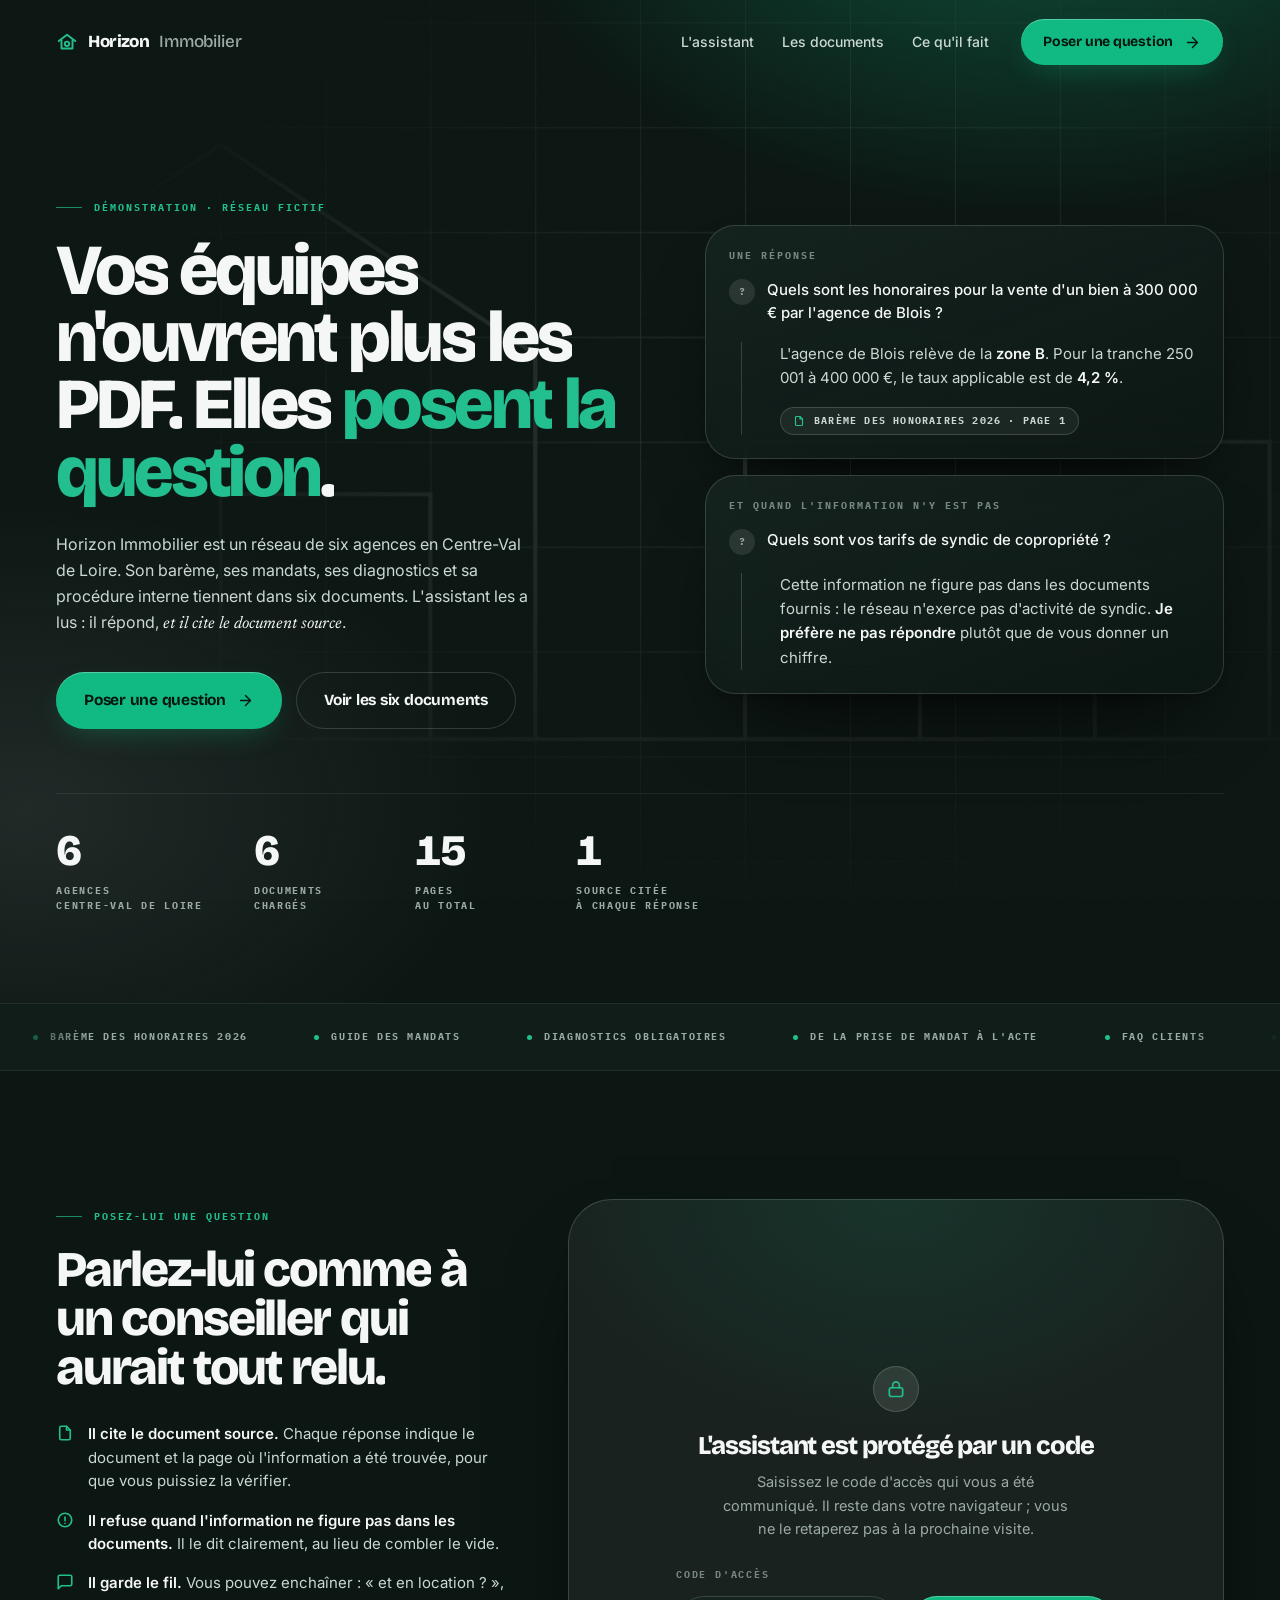
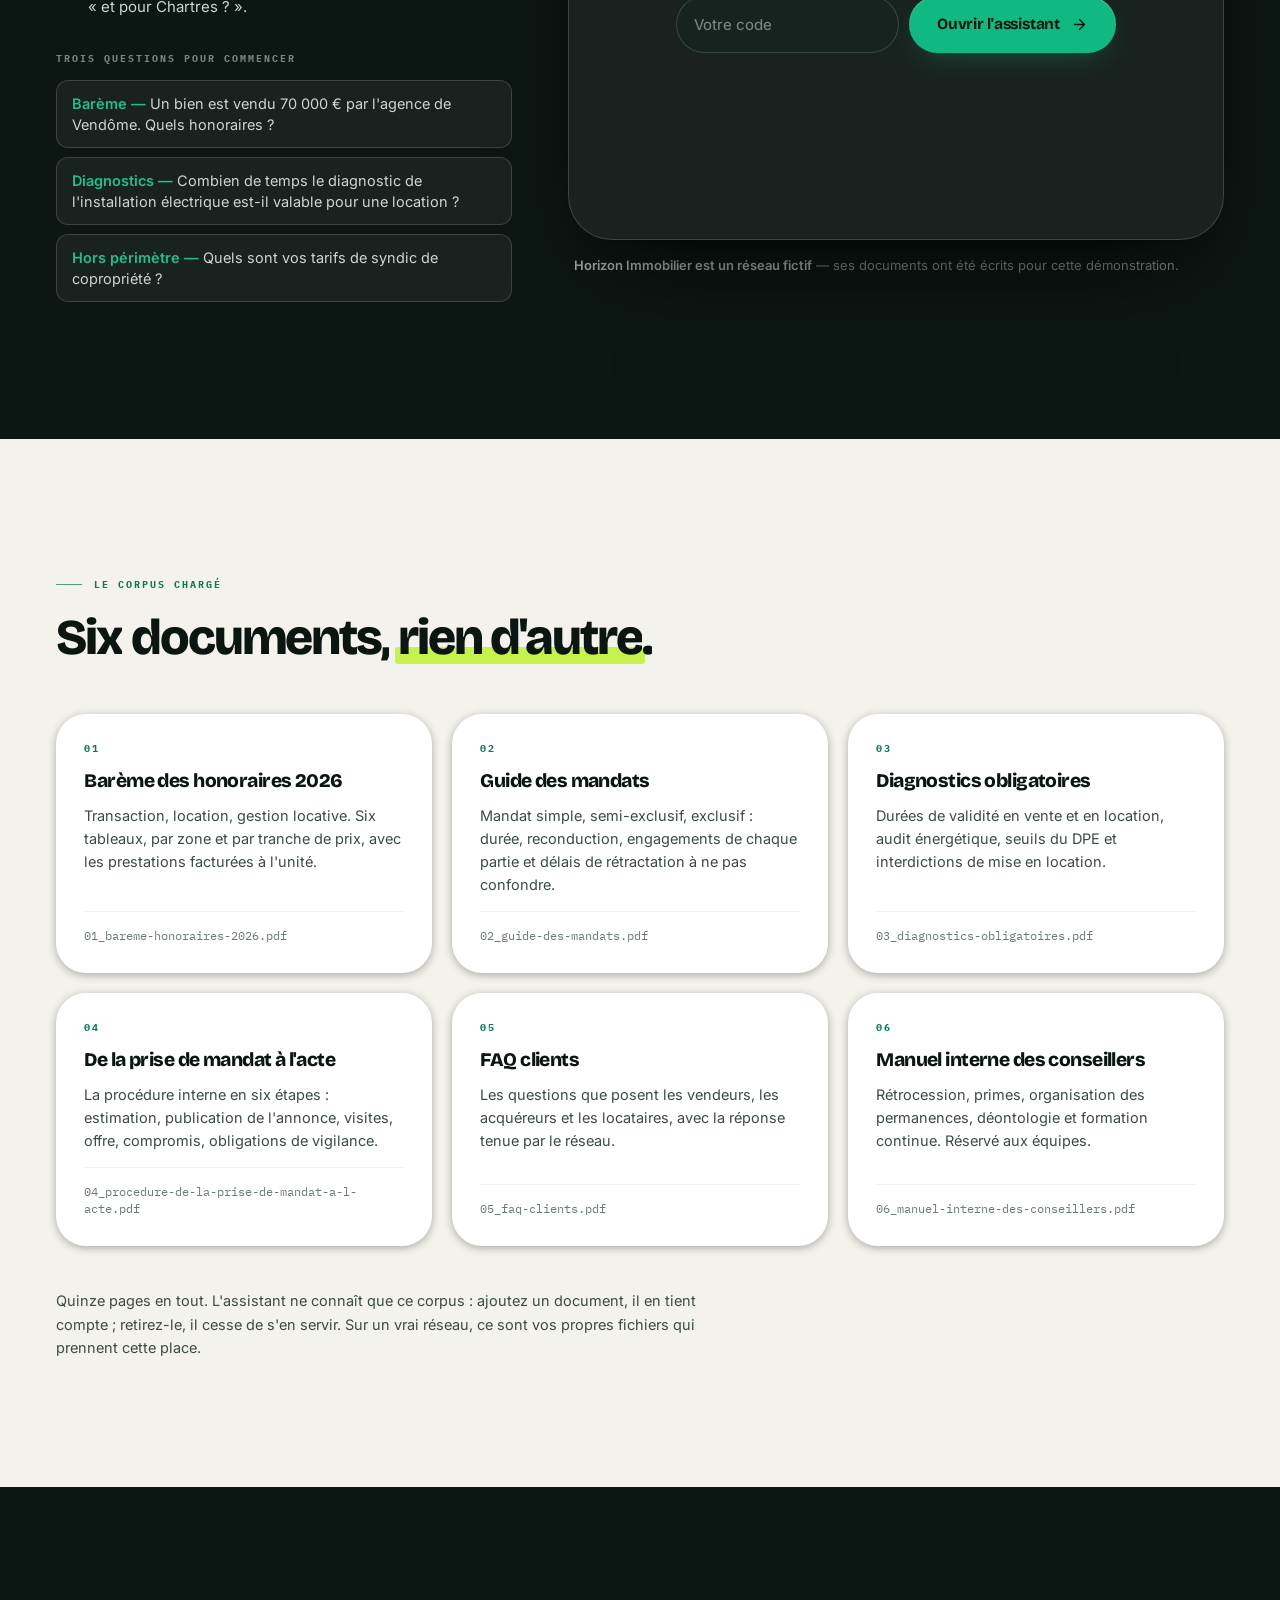
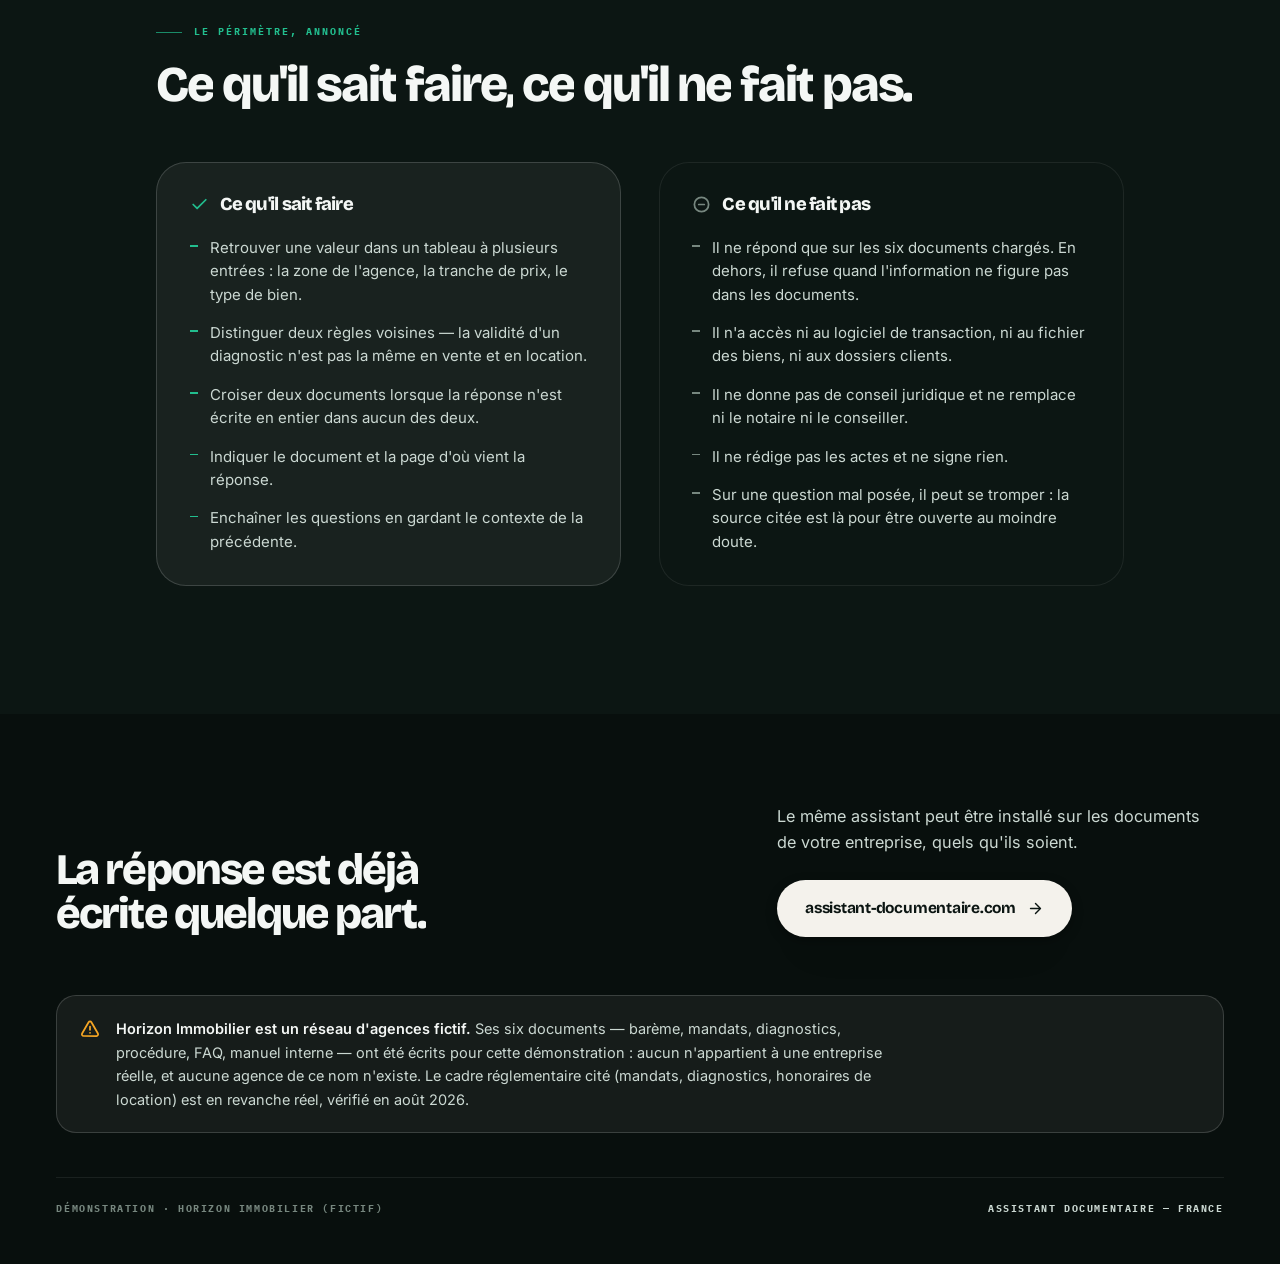
==== commit 74301009: "demo : vitrine Horizon francaise, exemples neutres, gitignore" ====
--- a/web/index.html
+++ b/web/index.html
@@ -1,829 +1,837 @@
 <!DOCTYPE html>
-<html lang="fr" data-skin="boreale" data-theme="clair">
+<html lang="fr">
 <head>
 <meta charset="UTF-8">
 <meta name="viewport" content="width=device-width, initial-scale=1.0">
-<meta name="color-scheme" content="light">
-<meta name="theme-color" content="#F7F5EF">
-<title>Boréale Équipement — Distributeur CVC &amp; plomberie</title>
+<title>Horizon Immobilier — l'assistant qui répond à partir des documents du réseau</title>
+<meta name="description" content="Démonstration : un assistant qui répond aux questions des équipes à partir des six documents du réseau Horizon Immobilier, en citant le document source. Réseau fictif créé pour la démonstration.">
+<meta name="robots" content="noindex, nofollow">
+<meta name="theme-color" content="#0C1613">
+<link rel="icon" href="data:image/svg+xml,%3Csvg xmlns='http://www.w3.org/2000/svg' viewBox='0 0 64 64'%3E%3Crect width='64' height='64' rx='13' fill='%230C1613'/%3E%3Cpath d='M12 34 32 17l20 17' fill='none' stroke='%23F4F7F5' stroke-width='4.5' stroke-linecap='round' stroke-linejoin='round'/%3E%3Cpath d='M19 33v14h26V33' fill='none' stroke='%23F4F7F5' stroke-width='4.5' stroke-linecap='round' stroke-linejoin='round'/%3E%3Ccircle cx='32' cy='40' r='5' fill='none' stroke='%2310B981' stroke-width='4'/%3E%3C/svg%3E">
 <link rel="preconnect" href="https://fonts.googleapis.com">
 <link rel="preconnect" href="https://fonts.gstatic.com" crossorigin>
 <link href="https://fonts.googleapis.com/css2?family=Bricolage+Grotesque:opsz,wght@12..96,500;12..96,600;12..96,700;12..96,800&family=IBM+Plex+Mono:wght@400;500;600;700&family=Inter:wght@400;450;500;600;700&family=Newsreader:ital,opsz,wght@0,6..72,400;1,6..72,400&display=swap" rel="stylesheet">
-<link rel="stylesheet" href="/da.css">
+<link rel="stylesheet" href="da.css">
 <style>
   /* =========================================================================
-     Boréale Équipement — vitrine de démonstration, thème CLAIR.
-     Le papier porte la page ; la photographie et la couleur de signal (cobalt
-     & ambre) font tout le contraste. Aucune couleur en dur ici : uniquement
-     les rôles définis dans /da.css.
+     Vitrine de démonstration — réseau (fictif) Horizon Immobilier.
+     Le vocabulaire commun — jetons de couleur, boutons, révélations — vit dans
+     da.css. Cette feuille ne décrit QUE la composition propre à cette page et
+     ne pose aucune couleur en dur : uniquement des jetons.
      ========================================================================= */
-  html.gated,html.gated body{overflow:hidden;}
-
-  /* ------------------------------------------------------------ BANDEAU --- */
-  .util{background:var(--ink-950);font-size:12.5px;color:var(--on-ink-3);}
-  .util__in{display:flex;align-items:center;gap:22px;height:38px;
-    max-width:var(--maxw);margin:0 auto;padding:0 var(--gut);}
-  .util__in .sp{flex:1;}
-  .util a{transition:color .3s var(--e);}
-  .util a:hover{color:var(--sig-600);}
-  .util b{color:var(--on-ink);font-weight:600;}
-  .util .geo{display:inline-flex;align-items:center;gap:8px;}
-  .util .geo i{width:6px;height:6px;border-radius:50%;background:var(--sig-500);flex:none;
-    box-shadow:0 0 0 3px var(--sig-glow);}
-
-  /* ------------------------------------------------------------- ENTÊTE --- */
-  .top{position:sticky;top:0;z-index:200;background:rgba(255,255,255,.72);
-    -webkit-backdrop-filter:blur(20px) saturate(1.6);backdrop-filter:blur(20px) saturate(1.6);
-    transition:box-shadow .5s var(--e),background .5s var(--e);}
-  .top::after{content:"";position:absolute;left:0;right:0;bottom:0;height:1px;
-    background:linear-gradient(90deg,transparent,var(--rule-ink) 12%,var(--rule-ink) 88%,transparent);}
-  .top.is-stuck{background:rgba(255,255,255,.9);box-shadow:var(--sh-1);}
-  .top__in{display:flex;align-items:center;gap:22px;height:clamp(64px,6.6vw,80px);
-    max-width:var(--maxw);margin:0 auto;padding:0 var(--gut);}
-  .logo{font-family:var(--disp);font-weight:800;font-size:20px;letter-spacing:-.04em;
-    white-space:nowrap;color:var(--on-ink);}
-  .logo em{font-style:normal;color:var(--sig-600);}
-  .search{flex:1;max-width:520px;display:flex;align-items:center;gap:11px;height:44px;
-    padding:0 16px;border-radius:999px;background:var(--tint);
-    box-shadow:inset 0 0 0 1px var(--rule-ink);
-    transition:box-shadow .35s var(--e),background .35s var(--e);}
-  .search:focus-within{background:var(--white);
-    box-shadow:inset 0 0 0 1.5px var(--sig-500),0 0 0 4px var(--sig-glow);}
-  .search input{flex:1;border:none;background:transparent;outline:none;
-    font-family:var(--ui);font-size:14px;color:var(--on-ink);}
-  .search input::placeholder{color:var(--on-ink-4);}
-  .search svg{width:17px;height:17px;stroke:var(--on-ink-3);fill:none;stroke-width:2;
-    stroke-linecap:round;flex:none;}
-  .hact{display:flex;align-items:center;gap:8px;margin-left:auto;}
-  .hact a{display:flex;flex-direction:column;align-items:center;gap:5px;padding:8px 12px;
-    border-radius:14px;font:var(--t-micro);letter-spacing:.13em;text-transform:uppercase;
-    color:var(--on-ink-3);position:relative;transition:color .3s var(--e),background .3s var(--e);}
-  .hact a:hover{color:var(--on-ink);background:var(--tint);}
-  .hact svg{width:19px;height:19px;stroke:currentColor;fill:none;stroke-width:1.7;
+
+  html{scroll-behavior:smooth;}
+  html.js{scroll-behavior:auto;}          /* le défilement doux est repris par Lenis */
+  body{background:var(--ink-900);}
+
+  /* Ancrage : les sections visées par la navigation ne doivent pas passer
+     sous la barre collante. */
+  section[id]{scroll-margin-top:96px;}
+
+  /* Focus : visible partout, pas seulement sur les boutons de da.css. */
+  a:focus-visible,button:focus-visible,input:focus-visible{
+    outline:2px solid var(--sig-400);outline-offset:3px;border-radius:var(--r-xs);}
+
+  /* ------------------------------------------------------------------ NAV --- */
+  .nav{position:fixed;top:0;left:0;right:0;z-index:300;
+    transition:transform .6s var(--e),background .6s var(--e),backdrop-filter .6s var(--e);}
+  .nav.is-stuck{background:rgba(12,22,19,.78);              /* repli */
+    background:color-mix(in srgb,var(--ink-900) 78%,transparent);
+    -webkit-backdrop-filter:blur(18px) saturate(1.5);backdrop-filter:blur(18px) saturate(1.5);
+    box-shadow:0 1px 0 var(--rule-ink-2);}
+  .nav.is-hidden{transform:translateY(-102%);}
+  .nav__in{display:flex;align-items:center;gap:26px;height:clamp(64px,7vw,84px);
+    max-width:var(--maxw);margin:0 auto;padding-left:var(--gut);padding-right:var(--gut);}
+  .brand{display:flex;align-items:center;gap:10px;font-family:var(--disp);font-weight:800;
+    font-size:17px;letter-spacing:-.035em;color:var(--on-ink);}
+  .brand svg{width:22px;height:22px;flex:none;stroke:var(--sig-400);fill:none;
+    stroke-width:2.1;stroke-linecap:round;stroke-linejoin:round;}
+  .brand em{font-style:normal;font-weight:500;color:var(--on-ink-3);letter-spacing:-.01em;}
+  .nav__links{display:flex;gap:28px;margin-left:auto;}
+  .nav__links a{position:relative;font-size:14px;font-weight:500;color:var(--on-ink-2);
+    padding:6px 0;transition:color .3s var(--e);}
+  .nav__links a::after{content:"";position:absolute;left:0;right:0;bottom:0;height:1px;
+    background:var(--sig-400);transform:scaleX(0);transform-origin:right;
+    transition:transform .45s var(--e);}
+  .nav__links a:hover{color:var(--on-ink);}
+  .nav__links a:hover::after{transform:scaleX(1);transform-origin:left;}
+  .nav__cta{margin-left:6px;padding:12px 22px;font-size:14px;}
+  .burger{display:none;margin-left:auto;width:44px;height:44px;border:none;background:none;
+    cursor:pointer;position:relative;}
+  .burger i{position:absolute;left:11px;right:11px;height:1.5px;background:var(--on-ink);
+    transition:transform .5s var(--e);}
+  .burger i:nth-child(1){top:18px;} .burger i:nth-child(2){top:25px;}
+  .nav.is-open .burger i:nth-child(1){transform:translateY(3.5px) rotate(45deg);}
+  .nav.is-open .burger i:nth-child(2){transform:translateY(-3.5px) rotate(-45deg);}
+
+  .menu{position:fixed;inset:0;z-index:290;background:var(--ink-950);
+    display:flex;flex-direction:column;justify-content:center;gap:4px;padding:0 var(--gut);
+    clip-path:inset(0 0 100% 0);visibility:hidden;
+    transition:clip-path .8s var(--e),visibility 0s linear .8s;}
+  .menu.is-open{clip-path:inset(0 0 0 0);visibility:visible;transition:clip-path .8s var(--e);}
+  .menu a{font-family:var(--disp);font-weight:800;font-size:clamp(2rem,9vw,3.2rem);
+    letter-spacing:-.05em;color:var(--on-ink);padding:8px 0;opacity:0;transform:translateY(28px);
+    transition:opacity .6s var(--e),transform .7s var(--e);}
+  .menu.is-open a{opacity:1;transform:none;}
+  .menu.is-open a:nth-child(1){transition-delay:.14s;}
+  .menu.is-open a:nth-child(2){transition-delay:.2s;}
+  .menu.is-open a:nth-child(3){transition-delay:.26s;}
+  .menu.is-open a:nth-child(4){transition-delay:.32s;}
+  .menu a:hover{color:var(--sig-400);}
+  .menu__foot{margin-top:40px;font:var(--t-micro);letter-spacing:.16em;text-transform:uppercase;
+    color:var(--on-ink-4);}
+
+  /* ----------------------------------------------------------------- HERO --- */
+  .hero{position:relative;overflow:hidden;
+    padding:clamp(122px,15vw,190px) 0 clamp(56px,7vw,96px);}
+  /* Décor : aucune photographie. Une lumière, un plan tramé, un filet. */
+  .hero__aura{position:absolute;inset:-20% -10% 0 -10%;z-index:0;pointer-events:none;
+    background:
+      radial-gradient(58% 46% at 76% 6%,var(--sig-glow),transparent 62%),
+      radial-gradient(48% 40% at 10% 84%,var(--tint-2),transparent 66%);
+    opacity:.85;}
+  .hero__plan{position:absolute;inset:-8% -4% -14% -4%;z-index:0;pointer-events:none;
+    color:var(--on-ink);opacity:.13;
+    -webkit-mask-image:radial-gradient(72% 62% at 62% 38%,#000 12%,transparent 76%);
+    mask-image:radial-gradient(72% 62% at 62% 38%,#000 12%,transparent 76%);}
+  .hero__plan svg{width:100%;height:100%;}
+  .hero__in{position:relative;z-index:2;}
+  .hero__grid{display:grid;grid-template-columns:minmax(0,1.06fr) minmax(0,.94fr);
+    gap:clamp(34px,5vw,72px);align-items:center;}
+  .hero h1{font-size:clamp(2.35rem,5.6vw,5.1rem);line-height:.94;letter-spacing:-.05em;
+    margin:0 0 26px;max-width:15ch;}
+  .hero h1 .thin{font-weight:500;color:var(--on-ink-2);}
+  .hero__lead{max-width:48ch;color:var(--on-ink-2);font-size:clamp(1rem,1.2vw,1.2rem);
+    line-height:1.62;margin-bottom:34px;}
+  .hero__lead em{font-family:var(--serif);font-style:italic;color:var(--on-ink);font-size:1.06em;}
+  .hero__cta{display:flex;gap:14px;flex-wrap:wrap;align-items:center;}
+
+  /* Le compte du corpus : des faits, pas une performance. */
+  .facts{display:flex;flex-wrap:wrap;gap:clamp(26px,4vw,58px);margin-top:clamp(44px,5vw,68px);
+    padding-top:clamp(26px,3vw,38px);border-top:1px solid var(--rule-ink-2);}
+  .facts div{min-width:110px;}
+  .facts .num{font-size:clamp(2rem,3.4vw,3.1rem);}
+  .facts .num-lbl{margin-top:10px;}
+
+  /* ------------------------------------------------- APERÇU DE RÉPONSE --- */
+  .peek{position:relative;border-radius:var(--r-lg);padding:24px;
+    background:var(--glass);
+    -webkit-backdrop-filter:blur(20px) saturate(1.3);backdrop-filter:blur(20px) saturate(1.3);
+    box-shadow:inset 0 0 0 1px var(--glass-ring),var(--sh-3);}
+  .peek + .peek{margin-top:16px;}
+  .peek__q{display:flex;gap:12px;align-items:flex-start;margin-bottom:18px;}
+  .peek__q b{flex:none;width:26px;height:26px;border-radius:50%;background:var(--tint-2);
+    display:grid;place-items:center;font:var(--t-micro);color:var(--on-ink-3);}
+  .peek__q span{font-size:15px;line-height:1.5;color:var(--on-ink);font-weight:500;}
+  .peek__a{font-size:15px;line-height:1.62;color:var(--on-ink-2);
+    padding-left:38px;border-left:1px solid var(--rule-ink);margin-left:12px;}
+  .peek__a strong{color:var(--on-ink);font-weight:600;}
+  .peek__src{display:inline-flex;align-items:center;gap:9px;margin-top:16px;padding:7px 13px;
+    border-radius:999px;background:var(--tint);box-shadow:inset 0 0 0 1px var(--rule-ink);
+    font:var(--t-micro);letter-spacing:.12em;text-transform:uppercase;color:var(--on-ink-2);}
+  .peek__src svg{width:12px;height:12px;stroke:var(--sig-400);fill:none;stroke-width:2.4;
+    stroke-linecap:round;stroke-linejoin:round;flex:none;}
+  .peek--refus .peek__a{border-left-color:var(--tint-3);}
+  .peek__tag{display:block;font:var(--t-micro);letter-spacing:.2em;text-transform:uppercase;
+    color:var(--on-ink-4);margin-bottom:16px;}
+
+  /* -------------------------------------------------------- BANDEAU DOC --- */
+  .strip{padding:clamp(18px,2.4vw,26px) 0;border-top:1px solid var(--rule-ink-2);
+    border-bottom:1px solid var(--rule-ink-2);background:var(--ink-850);}
+  .strip__item{display:inline-flex;align-items:center;gap:12px;padding:0 clamp(20px,2.6vw,40px);
+    font:var(--t-micro);letter-spacing:.16em;text-transform:uppercase;color:var(--on-ink-3);
+    white-space:nowrap;}
+  .strip__item i{width:5px;height:5px;border-radius:50%;background:var(--sig-400);flex:none;
+    font-style:normal;}
+
+  /* ------------------------------------------------------------- CHAT --- */
+  .chat{position:relative;}
+  .chat__grid{display:grid;grid-template-columns:minmax(0,.82fr) minmax(0,1.18fr);
+    gap:clamp(32px,4.4vw,66px);align-items:start;}
+  .chat__aside{position:sticky;top:104px;}
+  .chat__rules{list-style:none;margin:30px 0 0;padding:0;display:grid;gap:16px;}
+  .chat__rules li{display:flex;gap:14px;align-items:flex-start;font-size:15px;line-height:1.56;
+    color:var(--on-ink-2);}
+  .chat__rules svg{width:18px;height:18px;flex:none;margin-top:2px;stroke:var(--sig-400);
+    fill:none;stroke-width:2.2;stroke-linecap:round;stroke-linejoin:round;}
+  .chat__rules b{color:var(--on-ink);font-weight:600;}
+
+  /* Exemples cliquables : ils remplissent le champ de l'assistant. */
+  .tries{margin-top:34px;}
+  .tries__ttl{font:var(--t-micro);letter-spacing:.2em;text-transform:uppercase;
+    color:var(--on-ink-4);margin-bottom:14px;}
+  .try{display:block;width:100%;text-align:left;margin-bottom:9px;padding:13px 16px;
+    border:none;border-radius:var(--r-sm);background:var(--tint);
+    box-shadow:inset 0 0 0 1px var(--rule-ink);color:var(--on-ink-2);
+    font-size:14.5px;line-height:1.45;cursor:pointer;
+    transition:background .35s var(--e),color .3s var(--e),transform .35s var(--e-soft);}
+  .try:hover{background:var(--tint-2);color:var(--on-ink);transform:translateX(4px);}
+  .try em{font-style:normal;color:var(--sig-400);font-weight:600;}
+
+  /* Cadre du chat : une surface haute qui contient la porte puis le panneau. */
+  .chatbox{position:relative;border-radius:var(--r-xl);padding:clamp(16px,1.6vw,22px);
+    background:var(--tint);box-shadow:inset 0 0 0 1px var(--rule-ink),var(--sh-3);}
+  .chatbox::before{content:"";position:absolute;inset:0;border-radius:inherit;pointer-events:none;
+    background:radial-gradient(90% 60% at 50% 0%,var(--sig-glow),transparent 60%);opacity:.28;}
+  .chatbox > *{position:relative;}
+
+  /* Porte d'accès. */
+  .gate{display:grid;place-items:center;min-height:min(600px,72svh);
+    padding:clamp(28px,4vw,52px) clamp(20px,3vw,40px);text-align:center;}
+  .gate__lock{width:46px;height:46px;border-radius:50%;display:grid;place-items:center;
+    background:var(--tint-2);box-shadow:inset 0 0 0 1px var(--rule-ink);margin:0 auto 22px;}
+  .gate__lock svg{width:20px;height:20px;stroke:var(--sig-400);fill:none;stroke-width:2;
     stroke-linecap:round;stroke-linejoin:round;}
-  .hact .badge{position:absolute;top:2px;right:6px;min-width:17px;height:17px;padding:0 4px;
-    border-radius:999px;background:var(--lime);color:var(--on-lime);
-    font:700 10px/17px var(--mono);text-align:center;}
-
-  /* ------------------------------------------------------- NAV CATÉGORIES - */
-  .cats{background:var(--ink-950);position:relative;z-index:150;}
-  .cats__in{display:flex;align-items:center;gap:4px;height:50px;overflow-x:auto;
-    max-width:var(--maxw);margin:0 auto;padding:0 var(--gut);scrollbar-width:none;}
-  .cats__in::-webkit-scrollbar{display:none;}
-  .cats a{position:relative;padding:8px 15px;border-radius:999px;white-space:nowrap;
-    font-family:var(--disp);font-weight:600;font-size:13.5px;letter-spacing:-.018em;
-    color:var(--on-ink-2);transition:color .3s var(--e),background .3s var(--e);}
-  .cats a:hover{color:var(--sig-600);background:var(--white);}
-  .cats .promo{margin-left:auto;display:inline-flex;align-items:center;gap:9px;
-    white-space:nowrap;font:var(--t-micro);letter-spacing:.14em;text-transform:uppercase;
-    color:var(--on-ink-2);padding-left:18px;}
-  .cats .promo i{width:6px;height:6px;border-radius:50%;background:var(--sig-500);flex:none;
-    animation:bp 2.4s var(--e) infinite;}
-  @keyframes bp{0%,100%{opacity:1;}50%{opacity:.25;}}
-
-  /* --------------------------------------------------------------- HÉRO --- */
-  /* La photo reste entière à droite ; un lavis de papier la recouvre à gauche
-     pour que le titre reste en encre, lisible et net. */
-  .hero{position:relative;min-height:clamp(560px,82svh,880px);display:flex;align-items:flex-end;
-    overflow:hidden;padding:clamp(80px,10vw,130px) 0 clamp(36px,5vw,72px);
-    background:var(--ink-900);}
-  .hero__bg{position:absolute;inset:-12% 0;z-index:0;}
-  .hero__bg img{width:100%;height:100%;object-fit:cover;
-    filter:saturate(.82) contrast(1.02) brightness(1.06);}
-  .hero__veil{position:absolute;inset:0;z-index:1;pointer-events:none;
-    background:
-      linear-gradient(96deg,
-        var(--ink-900) 10%,
-        rgba(247,245,239,.94) 34%,
-        rgba(247,245,239,.55) 56%,
-        rgba(247,245,239,.06) 78%,
-        transparent 92%),
-      linear-gradient(0deg,var(--ink-900) 1%,rgba(247,245,239,.6) 16%,transparent 46%),
-      radial-gradient(60% 50% at 88% 4%,var(--sig-glow),transparent 64%);}
-  .hero__in{position:relative;z-index:2;width:100%;}
-  .hero__grid{display:grid;grid-template-columns:minmax(0,1.25fr) minmax(0,.75fr);
-    gap:clamp(26px,4vw,60px);align-items:end;}
-  .hero h1{font-size:clamp(2.5rem,6.4vw,6.2rem);line-height:.9;letter-spacing:-.05em;
-    margin:0 0 24px;max-width:14ch;color:var(--on-ink);}
-  .hero__lead{color:var(--on-ink-2);font-size:clamp(1rem,1.18vw,1.2rem);line-height:1.6;
-    max-width:46ch;margin-bottom:32px;}
-  .hero__cta{display:flex;gap:14px;flex-wrap:wrap;align-items:center;}
-
-  /* Carte des aubaines : une ardoise de verre blanc posée sur la photo. */
-  .promo-card{position:relative;border-radius:var(--r-lg);padding:26px 26px 20px;
-    background:var(--glass);
-    -webkit-backdrop-filter:blur(22px) saturate(1.4);backdrop-filter:blur(22px) saturate(1.4);
-    box-shadow:inset 0 0 0 1px var(--glass-ring),var(--sh-3);}
-  .promo-card h3{font-size:14px;font-weight:700;letter-spacing:.15em;text-transform:uppercase;
-    font-family:var(--mono);color:var(--sig-600);margin-bottom:20px;}
-  .promo-row{display:flex;align-items:baseline;justify-content:space-between;gap:18px;
-    padding:15px 0;border-bottom:1px solid var(--rule-ink-2);
-    transition:padding-left .35s var(--e);}
-  .promo-row:last-of-type{border-bottom:none;}
-  .promo-row:hover{padding-left:8px;}
-  .promo-row span{font-size:13.5px;color:var(--on-ink-2);}
-  .promo-row b{font-family:var(--disp);font-weight:800;font-size:19px;letter-spacing:-.035em;
-    color:var(--on-ink);white-space:nowrap;}
-  /* `promo-note` et pas `foot` : `.foot` est le pied de page du site, et sa
-     couleur de fond débordait dans la carte. */
-  .promo-card .promo-note{margin-top:16px;padding-top:14px;border-top:1px solid var(--rule-ink);
-    font:var(--t-micro);letter-spacing:.15em;text-transform:uppercase;color:var(--on-ink-4);}
-
-  /* -------------------------------------------------------------- TRUST --- */
-  .trust{background:var(--ink-950);}
-  .trust__in{display:grid;grid-template-columns:repeat(4,1fr);
-    max-width:var(--maxw);margin:0 auto;padding:0 var(--gut);}
-  .trust__it{position:relative;display:flex;gap:16px;align-items:flex-start;
-    padding:30px clamp(14px,2vw,28px) 30px 0;}
-  .trust__it + .trust__it{padding-left:clamp(14px,2vw,28px);}
-  .trust__it + .trust__it::before{content:"";position:absolute;left:0;top:26px;bottom:26px;
-    width:1px;background:linear-gradient(180deg,transparent,var(--rule-ink) 26%,var(--rule-ink) 74%,transparent);}
-  .trust__it svg{width:24px;height:24px;stroke:var(--sig-600);fill:none;stroke-width:1.5;
-    stroke-linecap:round;stroke-linejoin:round;flex:none;margin-top:2px;}
-  .trust__it b{display:block;font-family:var(--disp);font-weight:800;font-size:17px;
-    letter-spacing:-.03em;color:var(--on-ink);}
-  /* `b + span` et non `span` : le compteur vit DANS le <b>, et une règle trop
-     large le repassait en micro-label sur sa propre ligne. */
-  .trust__it b + span{display:block;font:var(--t-micro);letter-spacing:.15em;
-    text-transform:uppercase;color:var(--on-ink-4);margin-top:6px;}
-
-  /* ------------------------------------------------------------- TITRES --- */
-  .sec-head{display:flex;align-items:flex-end;justify-content:space-between;gap:26px;
-    flex-wrap:wrap;margin-bottom:clamp(26px,3.4vw,48px);}
-  .sec-head h2{font-size:clamp(1.8rem,3.6vw,3.2rem);color:var(--on-ink);}
-
-  /* --------------------------------------------------------- CATÉGORIES --- */
-  .cat-grid{display:grid;grid-template-columns:repeat(4,1fr);gap:clamp(14px,1.6vw,22px);}
-  .cat{position:relative;display:block;aspect-ratio:3/4;border-radius:var(--r-md);
-    overflow:hidden;background:var(--ink-700);box-shadow:var(--sh-1);
-    transition:box-shadow .5s var(--e),transform .5s var(--e-soft);}
-  .cat:hover{transform:translateY(-4px);box-shadow:var(--sh-2);}
-  .cat img{width:100%;height:100%;object-fit:cover;
-    transition:transform 1.1s var(--e),filter .7s var(--e);}
-  .cat:hover img{transform:scale(1.07);}
-  .cat__veil{position:absolute;inset:0;z-index:2;
-    background:linear-gradient(180deg,rgba(4,9,7,.06) 18%,rgba(4,9,7,.58) 58%,rgba(4,9,7,.9));}
-  .cat__txt{position:absolute;left:0;right:0;bottom:0;z-index:3;padding:22px;}
-  .cat__txt small{display:block;font:var(--t-micro);letter-spacing:.19em;text-transform:uppercase;
-    color:var(--sig-200);margin-bottom:9px;}
-  .cat__txt b{display:block;font-family:var(--disp);font-weight:800;font-size:clamp(1rem,1.4vw,1.28rem);
-    letter-spacing:-.03em;color:var(--on-media);}
-  .cat__txt p{font-size:12.5px;color:var(--on-media-2);margin-top:6px;line-height:1.45;}
-  .cat__go{position:absolute;top:18px;right:18px;z-index:3;width:36px;height:36px;
-    border-radius:50%;display:grid;place-items:center;background:rgba(255,255,255,.18);
-    -webkit-backdrop-filter:blur(8px);backdrop-filter:blur(8px);
-    opacity:0;transform:translateY(-6px);transition:opacity .4s var(--e),transform .4s var(--e),background .4s var(--e);}
-  .cat:hover .cat__go{opacity:1;transform:none;background:var(--sig-500);}
-  .cat__go svg{width:15px;height:15px;stroke:#fff;fill:none;stroke-width:2.2;
-    stroke-linecap:round;stroke-linejoin:round;}
-
-  /* ------------------------------------------------------------ PRODUITS -- */
-  .prod-grid{display:grid;grid-template-columns:repeat(4,1fr);gap:clamp(14px,1.6vw,22px);}
-  .prod{position:relative;display:flex;flex-direction:column;border-radius:var(--r-md);
-    overflow:hidden;background:var(--white);box-shadow:var(--sh-1);
-    transition:box-shadow .5s var(--e),transform .5s var(--e-soft);}
-  .prod:hover{transform:translateY(-5px);box-shadow:var(--sh-2);}
-  .prod__thumb{position:relative;aspect-ratio:4/3;display:grid;place-items:center;overflow:hidden;}
-  .prod__thumb::after{content:"";position:absolute;inset:0;background-image:var(--grain);
-    opacity:.09;mix-blend-mode:overlay;pointer-events:none;}
-  .prod__thumb svg{width:46%;height:46%;stroke:rgba(255,255,255,.94);fill:none;stroke-width:1.1;
-    stroke-linecap:round;stroke-linejoin:round;
-    transition:transform .8s var(--e);filter:drop-shadow(0 10px 22px rgba(0,0,0,.3));}
-  .prod:hover .prod__thumb svg{transform:scale(1.08) rotate(-2deg);}
-  .prod__sku{position:absolute;top:12px;left:12px;z-index:3;
-    font:var(--t-micro);letter-spacing:.14em;color:rgba(255,255,255,.95);
-    background:rgba(4,9,7,.3);-webkit-backdrop-filter:blur(6px);backdrop-filter:blur(6px);
-    padding:5px 9px;border-radius:7px;}
-  .prod__body{display:flex;flex-direction:column;flex:1;padding:18px;}
-  .prod__body h3{font-size:15px;line-height:1.28;letter-spacing:-.025em;margin-bottom:8px;
-    color:var(--on-ink);min-height:2.6em;}
-  .prod__spec{font-family:var(--mono);font-size:11px;color:var(--on-ink-3);
-    letter-spacing:.02em;line-height:1.6;flex:1;margin-bottom:18px;}
-  .prod__foot{display:flex;align-items:flex-end;justify-content:space-between;gap:12px;
-    padding-top:15px;border-top:1px solid var(--rule-ink-2);}
-  .prod__price{font-family:var(--disp);font-weight:800;font-size:22px;letter-spacing:-.04em;
-    color:var(--on-ink);line-height:1;}
-  .prod__price small{display:block;font:var(--t-micro);letter-spacing:.15em;text-transform:uppercase;
-    color:var(--on-ink-4);margin-top:7px;}
-  .prod__add{flex:none;width:42px;height:42px;border-radius:50%;border:none;cursor:pointer;
-    display:grid;place-items:center;background:var(--tint);color:var(--on-ink);
-    box-shadow:inset 0 0 0 1px var(--rule-ink);
-    transition:background .35s var(--e),color .35s var(--e),transform .35s var(--e-soft),box-shadow .35s var(--e);}
-  .prod__add svg{width:17px;height:17px;stroke:currentColor;fill:none;stroke-width:2.2;
-    stroke-linecap:round;}
-  .prod__add:hover{background:var(--sig-500);color:var(--on-sig);transform:scale(1.1) rotate(90deg);
-    box-shadow:0 12px 26px -12px var(--sig-glow);}
-  .prod__add:focus-visible{outline:2px solid var(--sig-500);outline-offset:3px;}
-
-  /* ------------------------------------------------------------ COMPTOIR -- */
-  .comptoir{position:relative;overflow:hidden;}
-  .comptoir__grid{display:grid;grid-template-columns:minmax(0,1fr) minmax(0,1fr);
-    gap:clamp(24px,3.4vw,56px);align-items:center;}
-  .comptoir__media{position:relative;aspect-ratio:1/1;border-radius:var(--r-lg);overflow:hidden;
-    background:var(--ink-700);box-shadow:var(--sh-2);}
-  .comptoir__media img{width:100%;height:100%;object-fit:cover;}
-  .comptoir__small{position:absolute;right:-8%;bottom:-8%;width:46%;aspect-ratio:1/1;
-    border-radius:var(--r-md);overflow:hidden;background:var(--ink-700);
-    box-shadow:var(--sh-3),0 0 0 8px var(--ink-900);}
-  .comptoir__small img{width:100%;height:100%;object-fit:cover;}
-  .comptoir h2{color:var(--on-ink);}
-  .comptoir ul{list-style:none;margin:30px 0 0;padding:0;}
-  .comptoir li{position:relative;padding:17px 0 17px 40px;border-top:1px solid var(--rule-ink-2);
-    font-size:15.5px;color:var(--on-ink-2);}
-  .comptoir li::before{content:"";position:absolute;left:2px;top:24px;width:14px;height:7px;
-    border-left:2px solid var(--sig-500);border-bottom:2px solid var(--sig-500);
-    transform:rotate(-45deg);}
-  .comptoir li b{color:var(--on-ink);font-weight:600;}
-
-  /* -------------------------------------------------------------- BANDE --- */
-  /* Bande chiffrée : la photo reste, mais lavée au papier — elle donne le
-     climat, elle ne mange pas les chiffres. */
-  .band-stats{position:relative;overflow:hidden;background:var(--ink-950);}
-  .band-stats__bg{position:absolute;inset:-14% 0;z-index:0;opacity:.24;}
-  .band-stats__bg img{width:100%;height:100%;object-fit:cover;filter:grayscale(.45) contrast(.95);}
-  .band-stats__veil{position:absolute;inset:0;z-index:1;
-    background:linear-gradient(180deg,var(--ink-950),rgba(236,232,223,.78) 42%,var(--ink-950)),
-      radial-gradient(60% 70% at 18% 40%,var(--sig-glow),transparent 64%);}
-  .band-stats__in{position:relative;z-index:2;}
-  .stats{display:grid;grid-template-columns:repeat(4,1fr);gap:clamp(18px,2vw,32px);}
-  .stat{position:relative;padding-right:clamp(14px,2vw,26px);}
-  .stat + .stat{padding-left:clamp(14px,2vw,26px);}
-  .stat + .stat::before{content:"";position:absolute;left:0;top:4px;bottom:4px;width:1px;
-    background:linear-gradient(180deg,transparent,var(--rule-ink) 24%,var(--rule-ink) 76%,transparent);}
-  .stat .v{display:flex;align-items:baseline;gap:6px;}
-  .stat .v b{font-family:var(--disp);font-weight:800;font-size:clamp(2.4rem,5vw,4.4rem);
-    letter-spacing:-.055em;line-height:.88;color:var(--sig-600);font-variant-numeric:tabular-nums;}
-  .stat .v i{font-style:normal;font-family:var(--disp);font-weight:700;
-    font-size:clamp(1rem,1.6vw,1.5rem);color:var(--on-ink-2);letter-spacing:-.03em;}
-
-  /* --------------------------------------------------------- TÉMOIGNAGES -- */
-  .tgrid{display:grid;grid-template-columns:repeat(3,1fr);gap:clamp(14px,1.8vw,26px);}
-  .tcard{position:relative;border-radius:var(--r-md);padding:clamp(22px,2.4vw,32px);
-    background:var(--white);box-shadow:var(--sh-1);
-    transition:box-shadow .5s var(--e),transform .5s var(--e-soft);}
-  .tcard:hover{transform:translateY(-4px);box-shadow:var(--sh-2);}
-  .tcard .stars{color:var(--lime);font-size:15px;letter-spacing:3px;margin-bottom:16px;
-    text-shadow:0 1px 0 rgba(0,0,0,.06);}
-  .tcard p{font-family:var(--serif);font-style:italic;font-size:clamp(1rem,1.24vw,1.18rem);
-    line-height:1.6;color:var(--on-ink);margin-bottom:24px;}
-  .tcard .who{display:flex;align-items:center;gap:13px;padding-top:18px;
-    border-top:1px solid var(--rule-ink-2);}
-  .tcard .av{width:40px;height:40px;border-radius:50%;display:grid;place-items:center;flex:none;
-    background:linear-gradient(140deg,var(--sig-500),var(--sig-700));color:#fff;
-    font-family:var(--disp);font-weight:800;font-size:14px;letter-spacing:-.02em;
-    box-shadow:0 10px 22px -12px var(--sig-glow);}
-  .tcard .who b{display:block;font-family:var(--disp);font-weight:700;font-size:14px;
-    letter-spacing:-.02em;color:var(--on-ink);}
-  .tcard .who span{display:block;font:var(--t-micro);letter-spacing:.13em;text-transform:uppercase;
-    color:var(--on-ink-4);margin-top:4px;}
-
-  /* --------------------------------------------------------- ASSISTANCE --- */
-  .assist{position:relative;overflow:hidden;background:var(--ink-850);}
-  .assist__bg{position:absolute;inset:-12% 0;z-index:0;opacity:.14;
-    -webkit-mask-image:radial-gradient(90% 80% at 80% 50%, #000 8%, transparent 72%);
-    mask-image:radial-gradient(90% 80% at 80% 50%, #000 8%, transparent 72%);}
-  .assist__bg img{width:100%;height:100%;object-fit:cover;filter:grayscale(1) contrast(1.1);}
-  .assist::before{content:"";position:absolute;inset:0;z-index:1;pointer-events:none;
-    background:radial-gradient(70% 70% at 10% 16%,var(--sig-glow),transparent 62%);opacity:.22;}
-  .assist__in{position:relative;z-index:2;}
-  .assist__head{max-width:62ch;margin-bottom:clamp(24px,3vw,40px);}
-  .assist h2{color:var(--on-ink);}
-  #inline-host{min-height:0;}
-  #inline-host:empty::after{content:"Astuce démo : la pastille « Affichage » en bas à gauche permet d'afficher l'assistant ici, en bulle, ou en plein écran.";
-    display:block;padding:34px 0;font-family:var(--serif);font-style:italic;
-    font-size:16px;color:var(--on-ink-3);max-width:56ch;}
-
-  /* ------------------------------------------------------------- FOOTER --- */
-  .foot{background:var(--ink-950);padding:clamp(46px,6vw,86px) 0 clamp(26px,3vw,38px);}
-  .foot__cols{display:grid;grid-template-columns:1.5fr 1fr 1fr 1fr;
-    gap:clamp(24px,3vw,44px);padding-bottom:clamp(30px,4vw,50px);}
-  .foot__cols p{color:var(--on-ink-3);font-size:14px;line-height:1.6;max-width:34ch;margin-top:14px;}
-  .foot__cols h4{font:var(--t-micro);letter-spacing:.19em;text-transform:uppercase;
-    color:var(--on-ink-4);margin-bottom:18px;font-family:var(--mono);}
-  .foot__cols ul{list-style:none;margin:0;padding:0;}
-  .foot__cols li{margin-bottom:11px;}
-  .foot__cols li a{font-size:14px;color:var(--on-ink-2);transition:color .3s var(--e),padding-left .3s var(--e);
-    display:inline-block;}
-  .foot__cols li a:hover{color:var(--sig-600);padding-left:6px;}
-  .foot__legal{padding-top:24px;border-top:1px solid var(--rule-ink-2);
-    font-size:12.5px;color:var(--on-ink-4);line-height:1.6;}
-
-  /* --------------------------------------------------- CONTRÔLE DE DÉMO --- */
-  #demo-ctrl{position:fixed;left:20px;bottom:20px;z-index:2147482000;
-    display:flex;align-items:center;gap:10px;padding:7px 9px 7px 16px;border-radius:999px;
-    background:rgba(255,255,255,.86);-webkit-backdrop-filter:blur(16px);backdrop-filter:blur(16px);
-    box-shadow:inset 0 0 0 1px var(--rule-ink),var(--sh-2);
-    font-family:var(--disp);}
-  #demo-ctrl .lbl{font:var(--t-micro);letter-spacing:.17em;text-transform:uppercase;
-    color:var(--on-ink-4);}
-  #demo-ctrl .grp{display:flex;gap:2px;padding:3px;border-radius:999px;background:var(--tint);}
-  #demo-ctrl button{border:none;background:transparent;color:var(--on-ink-2);cursor:pointer;
-    font-family:var(--disp);font-weight:600;font-size:12px;letter-spacing:-.01em;
-    padding:7px 13px;border-radius:999px;transition:background .35s var(--e),color .35s var(--e);}
-  #demo-ctrl button:hover{color:var(--on-ink);}
-  #demo-ctrl button.active{background:var(--sig-500);color:var(--on-sig);}
-  #demo-ctrl button:focus-visible{outline:2px solid var(--sig-500);outline-offset:2px;}
-
-  /* ------------------------------------------------------ PORTE D'ENTRÉE -- */
-  /* Elle appartient à l'ASSISTANT, pas à la boutique : elle garde donc la
-     couleur de signal émeraude du produit, jamais le cobalt de Boréale.
-     Composition en deux volets : le formulaire sur le papier, la photo à côté. */
-  #auth-gate{position:fixed;inset:0;z-index:2147483600;display:grid;
-    grid-template-columns:minmax(0,1.02fr) minmax(0,.98fr);background:var(--ink-900);
-    --sig-500:#10B981;--sig-600:#0B7A58;--sig-700:#075E44;--sig-400:#0B7A58;
-    --sig-glow:rgba(16,185,129,.34);--on-sig:#04140E;--lime:#C6F24E;--on-lime:#16210A;}
-  #auth-gate.is-out{animation:gate-out .8s var(--e) forwards;}
-  @keyframes gate-out{to{opacity:0;transform:scale(1.02);visibility:hidden;}}
-  #auth-gate .panneau{position:relative;display:flex;align-items:center;
-    padding:clamp(28px,5vw,80px);overflow:hidden;}
-  #auth-gate .panneau::before{content:"";position:absolute;inset:0;pointer-events:none;
-    background:radial-gradient(70% 60% at 12% 8%,var(--sig-glow),transparent 62%);opacity:.6;}
-  #auth-gate .panneau::after{content:"";position:absolute;inset:0;pointer-events:none;
-    background-image:var(--grain);opacity:.04;mix-blend-mode:multiply;}
-  #auth-gate .box{position:relative;z-index:2;width:min(440px,100%);
-    animation:gate-in .9s var(--e) both;}
-  @keyframes gate-in{from{opacity:0;transform:translateY(26px);}to{opacity:1;transform:none;}}
-  #auth-gate .glyph{width:52px;height:52px;border-radius:17px;display:grid;place-items:center;
-    margin-bottom:26px;background:linear-gradient(140deg,var(--sig-600),var(--sig-500));
-    box-shadow:0 18px 36px -16px var(--sig-glow),inset 0 1px 0 rgba(255,255,255,.35);}
-  #auth-gate .glyph svg{width:23px;height:23px;stroke:#fff;fill:none;stroke-width:1.9;
-    stroke-linecap:round;stroke-linejoin:round;}
-  #auth-gate h2{font-size:clamp(2rem,4.4vw,3.1rem);line-height:.96;letter-spacing:-.05em;
-    margin-bottom:16px;color:var(--on-ink);}
-  #auth-gate p{color:var(--on-ink-2);font-size:15px;line-height:1.62;margin-bottom:34px;
-    max-width:42ch;}
-  #auth-gate input{width:100%;padding:14px 2px;border:none;background:transparent;
-    border-bottom:1.5px solid var(--rule-ink);color:var(--on-ink);
-    font-family:var(--ui);font-size:19px;letter-spacing:-.02em;outline:none;
-    transition:border-color .35s var(--e);}
-  #auth-gate input::placeholder{color:var(--on-ink-4);font-size:17px;}
-  #auth-gate input:focus{border-bottom-color:var(--sig-500);}
-  #auth-gate .err{color:var(--danger);font-size:13.5px;min-height:22px;margin:14px 0 22px;}
-  #auth-gate .note{margin-top:30px;padding-top:22px;border-top:1px solid var(--rule-ink-2);
-    font:var(--t-micro);letter-spacing:.15em;text-transform:uppercase;color:var(--on-ink-4);
-    line-height:1.7;max-width:44ch;}
-  #auth-gate .volet{position:relative;overflow:hidden;background:var(--ink-700);}
-  #auth-gate .volet img{width:100%;height:100%;object-fit:cover;
-    transform:scale(1.05);animation:gate-zoom 20s var(--e) infinite alternate;}
-  @keyframes gate-zoom{to{transform:scale(1.15);}}
-  #auth-gate .volet::after{content:"";position:absolute;inset:0;
-    background:linear-gradient(90deg,var(--ink-900) 0%,rgba(247,245,239,.35) 22%,transparent 55%),
-      radial-gradient(70% 60% at 80% 90%,rgba(12,106,84,.35),transparent 62%);}
-
-  /* ---------------------------------------------------------- RESPONSIVE -- */
+  .gate h3{font-size:clamp(1.3rem,2vw,1.7rem);margin-bottom:12px;}
+  .gate p{font-size:14.5px;line-height:1.6;color:var(--on-ink-3);max-width:40ch;margin:0 auto;}
+  .gate form{display:flex;flex-wrap:wrap;gap:10px;justify-content:center;
+    margin:28px auto 0;max-width:440px;}
+  .gate label{display:block;width:100%;font:var(--t-micro);letter-spacing:.18em;
+    text-transform:uppercase;color:var(--on-ink-4);margin-bottom:4px;text-align:left;}
+  .gate input{flex:1 1 210px;min-width:0;padding:15px 18px;border:none;border-radius:999px;
+    background:var(--ink-800);color:var(--on-ink);font:450 15px/1.4 var(--ui);
+    box-shadow:inset 0 0 0 1px var(--rule-ink);transition:box-shadow .3s var(--e);}
+  .gate input::placeholder{color:var(--on-ink-4);}
+  .gate input:hover{box-shadow:inset 0 0 0 1px var(--tint-3);}
+  .gate__msg{margin-top:16px;min-height:1.4em;font-size:14px;color:var(--on-ink-3);}
+  .gate__msg[data-etat="erreur"]{color:var(--coral);}
+  .gate__msg[data-etat="ok"]{color:var(--sig-300);}
+
+  /* Le panneau du widget occupe la boîte ; sur petit écran, il se plie. */
+  .chat__cible .da-panel.da-inline{height:min(600px,74svh);border-radius:var(--r-lg);}
+  .chat__note{display:flex;flex-wrap:wrap;gap:10px 18px;align-items:center;
+    justify-content:space-between;margin-top:16px;padding:0 6px;
+    font-size:13px;line-height:1.5;color:var(--on-ink-4);}
+  .chat__note b{color:var(--on-ink-3);font-weight:600;}
+  .reset{border:none;background:none;padding:0;cursor:pointer;font:inherit;
+    color:var(--on-ink-3);text-decoration:underline;text-underline-offset:3px;
+    transition:color .3s var(--e);}
+  .reset:hover{color:var(--sig-400);}
+
+  /* -------------------------------------------------------- DOCUMENTS --- */
+  /* Le surlignage `.mark` est peint en z-index:-1 : il lui faut un contexte
+     d'empilement local, sinon il disparaît derrière le fond de la bande. */
+  #documents .shell{position:relative;z-index:1;}
+
+  .docs{display:grid;grid-template-columns:repeat(3,minmax(0,1fr));
+    gap:clamp(14px,1.6vw,22px);margin-top:clamp(38px,4vw,58px);}
+  .doc{display:flex;flex-direction:column;gap:14px;padding:clamp(22px,2.2vw,30px);
+    min-height:230px;}
+  .doc__no{font:var(--t-micro);letter-spacing:.2em;color:var(--sig-600);}
+  .doc h3{font-size:1.2rem;letter-spacing:-.03em;line-height:1.1;}
+  .doc p{font-size:14.5px;line-height:1.58;color:var(--on-paper-2);}
+  .doc__file{margin-top:auto;padding-top:16px;border-top:1px solid var(--rule-paper-2);
+    font:400 12px/1.4 var(--mono);color:var(--on-paper-3);word-break:break-word;}
+  .docs__foot{margin-top:clamp(30px,3.4vw,44px);font-size:14.5px;line-height:1.6;
+    color:var(--on-paper-2);max-width:72ch;}
+
+  /* ----------------------------------------------------------- LIMITES --- */
+  .lim{display:grid;grid-template-columns:repeat(2,minmax(0,1fr));
+    gap:clamp(20px,3vw,48px);margin-top:clamp(38px,4vw,56px);}
+  .lim__col{padding:clamp(24px,2.6vw,36px);border-radius:var(--r-lg);
+    background:var(--tint);box-shadow:inset 0 0 0 1px var(--rule-ink);}
+  .lim__col--no{background:transparent;box-shadow:inset 0 0 0 1px var(--rule-ink-2);}
+  .lim h3{font-size:1.15rem;margin-bottom:22px;display:flex;align-items:center;gap:11px;}
+  .lim h3 svg{width:19px;height:19px;fill:none;stroke-width:2.2;stroke-linecap:round;
+    stroke-linejoin:round;flex:none;}
+  .lim__col--yes h3 svg{stroke:var(--sig-400);}
+  .lim__col--no h3 svg{stroke:var(--on-ink-4);}
+  .lim ul{list-style:none;margin:0;padding:0;display:grid;gap:15px;}
+  .lim li{font-size:15px;line-height:1.56;color:var(--on-ink-2);padding-left:20px;
+    position:relative;}
+  .lim li::before{content:"";position:absolute;left:0;top:.62em;width:8px;height:1.5px;
+    background:var(--on-ink-4);}
+  .lim__col--yes li::before{background:var(--sig-400);}
+
+  /* -------------------------------------------------------------- PIED --- */
+  .foot{background:var(--ink-950);padding:clamp(58px,7vw,96px) 0 clamp(34px,4vw,48px);}
+  .foot__top{display:grid;grid-template-columns:minmax(0,1.2fr) minmax(0,.8fr);
+    gap:clamp(28px,4vw,64px);align-items:end;}
+  .foot__claim{font-family:var(--disp);font-weight:800;letter-spacing:-.045em;line-height:1;
+    font-size:clamp(1.6rem,3.4vw,2.9rem);color:var(--on-ink);max-width:16ch;}
+  .fictif{margin-top:clamp(40px,4.6vw,64px);padding:22px 24px;border-radius:var(--r-md);
+    background:var(--tint);box-shadow:inset 0 0 0 1px var(--rule-ink);
+    display:flex;gap:16px;align-items:flex-start;}
+  .fictif svg{width:20px;height:20px;flex:none;margin-top:2px;stroke:var(--amber);fill:none;
+    stroke-width:2.1;stroke-linecap:round;stroke-linejoin:round;}
+  .fictif p{font-size:14.5px;line-height:1.62;color:var(--on-ink-2);max-width:88ch;}
+  .fictif b{color:var(--on-ink);font-weight:600;}
+  .foot__bar{display:flex;flex-wrap:wrap;gap:12px 26px;justify-content:space-between;
+    align-items:center;margin-top:clamp(30px,3.4vw,44px);padding-top:24px;
+    border-top:1px solid var(--rule-ink-2);
+    font:var(--t-micro);letter-spacing:.16em;text-transform:uppercase;color:var(--on-ink-4);}
+  .foot__bar a{color:var(--on-ink-2);transition:color .3s var(--e);}
+  .foot__bar a:hover{color:var(--sig-400);}
+
+  /* Message affiché quand le JavaScript ne s'exécute pas. */
+  .nojs{margin-top:20px;padding:20px 24px;border-radius:var(--r-md);
+    background:var(--tint);box-shadow:inset 0 0 0 1px var(--rule-ink);
+    font-size:14.5px;line-height:1.6;color:var(--on-ink-2);}
+
+  /* --------------------------------------------------------- RESPONSIVE --- */
   @media (max-width:1080px){
-    .cat-grid,.prod-grid{grid-template-columns:repeat(2,1fr);}
-    .hero__grid{grid-template-columns:1fr;gap:38px;}
-    .hero__veil{background:
-      linear-gradient(180deg,rgba(247,245,239,.9) 6%,rgba(247,245,239,.72) 40%,var(--ink-900) 86%),
-      radial-gradient(60% 40% at 84% 4%,var(--sig-glow),transparent 64%);}
-    .comptoir__grid{grid-template-columns:1fr;}
-    .comptoir__small{right:0;bottom:-6%;width:38%;}
-    .tgrid{grid-template-columns:1fr;}
-  }
-  @media (max-width:900px){
-    #auth-gate{grid-template-columns:1fr;}
-    #auth-gate .volet{display:none;}
-    #auth-gate .panneau{justify-content:center;}
-  }
-  @media (max-width:860px){
-    .search{display:none;}
-    .trust__in{grid-template-columns:repeat(2,1fr);}
-    .trust__it:nth-child(3){padding-left:0;}
-    .trust__it:nth-child(3)::before{display:none;}
-    .stats{grid-template-columns:repeat(2,1fr);row-gap:34px;}
-    .stat:nth-child(3){padding-left:0;}
-    .stat:nth-child(3)::before{display:none;}
-    .foot__cols{grid-template-columns:1fr 1fr;}
+    .docs{grid-template-columns:repeat(2,minmax(0,1fr));}
+  }
+  @media (max-width:960px){
+    .nav__links,.nav__cta{display:none;}
+    .burger{display:block;}
+    .hero__grid{grid-template-columns:minmax(0,1fr);gap:38px;}
+    .hero h1{max-width:18ch;}
+    .chat__grid{grid-template-columns:minmax(0,1fr);}
+    .chat__aside{position:static;}
+    .lim{grid-template-columns:minmax(0,1fr);}
+    .foot__top{grid-template-columns:minmax(0,1fr);align-items:start;}
   }
   @media (max-width:640px){
-    /* La ligne d'infos ne doit jamais passer sur deux lignes : on sacrifie
-       l'adresse, on garde les deux liens utiles. */
-    .util .geo{display:none;}
-    .util__in{justify-content:flex-end;gap:18px;}
-    .hact a span:not(.badge){display:none;}
-    .hact a{padding:8px;}
-    /* Le sélecteur de démo se range AU-DESSUS du lanceur : côte à côte, ils se
-       chevauchent sur un téléphone. */
-    #demo-ctrl{left:12px;bottom:78px;padding:6px;}
-  }
-  @media (max-width:600px){
-    .prod-grid,.cat-grid{grid-template-columns:1fr;}
-    .stats{grid-template-columns:1fr;}
-    .stat{padding:0 0 22px;border-bottom:1px solid var(--rule-ink-2);}
-    .stat + .stat{padding-left:0;}
-    .stat + .stat::before{display:none;}
-    #demo-ctrl .lbl{display:none;}
+    .docs{grid-template-columns:minmax(0,1fr);}
+    .doc{min-height:0;}
+    .peek__a{padding-left:22px;margin-left:6px;}
+    .gate form{max-width:none;}
+    .gate input{flex:1 1 100%;}
+    .gate .btn{width:100%;}
+    .chat__cible .da-panel.da-inline{height:min(600px,78svh);}
+    .facts{gap:24px 34px;}
   }
 </style>
 </head>
 <body>
 
-<!-- =========================== PORTE D'ENTRÉE ========================== -->
-<div id="auth-gate">
-  <div class="panneau">
-    <div class="box">
-      <div class="glyph">
-        <svg viewBox="0 0 24 24"><rect x="3" y="11" width="18" height="10" rx="2"/><path d="M7 11V7a5 5 0 0 1 10 0v4"/></svg>
-      </div>
-      <p class="eyebrow">Démonstration protégée</p>
-      <h2>Accès<br>protégé</h2>
-      <p>Entrez le mot de passe pour accéder à l'assistant documentaire de cette démonstration.</p>
-      <input id="auth-pw" type="password" placeholder="Mot de passe" autocomplete="current-password">
-      <div id="auth-err" class="err"></div>
-      <button class="btn btn--sig" id="auth-btn" type="button"><span>Entrer</span>
-        <svg viewBox="0 0 24 24"><path d="M5 12h13"/><path d="m12 5 7 7-7 7"/></svg>
-      </button>
-      <p class="note">Derrière cette porte : une boutique fictive, un assistant réel,
-        des réponses tirées de vrais documents.</p>
-    </div>
-  </div>
-  <div class="volet"><img src="/img/hero-entrepot.jpg" alt=""></div>
+<div class="curtain" aria-hidden="true">
+  <div class="curtain__word">Horizon<b>·</b>Immobilier</div>
 </div>
-
 <div class="grain" aria-hidden="true"></div>
-
-<!-- ============================== BANDEAU ============================== -->
-<div class="util">
-  <div class="util__in">
-    <span class="geo"><i></i><span>Laval, QC — succursale ouverte lun-ven 6 h 30 – 17 h</span></span>
-    <span class="sp"></span>
-    <a href="#">Suivi de commande</a>
-    <a href="#"><b>Ouvrir un compte commercial</b></a>
-  </div>
-</div>
-
-<!-- =============================== ENTÊTE ============================== -->
-<header class="top" data-nav>
-  <div class="top__in">
-    <div class="logo">Boréale <em>Équipement</em></div>
-    <label class="search">
-      <svg viewBox="0 0 24 24"><circle cx="11" cy="11" r="7"/><path d="m21 21-4.3-4.3"/></svg>
-      <input placeholder="Rechercher un produit, un SKU (ex. BOR-TP24)…" aria-label="Rechercher">
-    </label>
-    <nav class="hact">
-      <a href="#"><svg viewBox="0 0 24 24"><path d="M20 21a8 8 0 1 0-16 0"/><circle cx="12" cy="7" r="4"/></svg><span>Compte</span></a>
-      <a href="#"><svg viewBox="0 0 24 24"><circle cx="9" cy="21" r="1"/><circle cx="20" cy="21" r="1"/><path d="M1 1h4l2.7 13.4a2 2 0 0 0 2 1.6h9.7a2 2 0 0 0 2-1.6L23 6H6"/></svg><span>Panier</span><span class="badge">3</span></a>
+<div data-progress aria-hidden="true"></div>
+
+<!-- ============================== NAVIGATION ============================== -->
+<header class="nav" data-nav>
+  <div class="nav__in">
+    <a class="brand" href="#top" aria-label="Horizon Immobilier, retour en haut de page">
+      <svg viewBox="0 0 24 24" aria-hidden="true"><path d="M3 11 12 4l9 7"/><path d="M6 10v9h12v-9"/><circle cx="12" cy="14" r="2.4"/></svg>
+      Horizon <em>Immobilier</em>
+    </a>
+    <nav class="nav__links" aria-label="Navigation principale">
+      <a href="#assistant">L'assistant</a>
+      <a href="#documents">Les documents</a>
+      <a href="#limites">Ce qu'il fait</a>
     </nav>
+    <a class="btn btn--sig nav__cta" href="#assistant" data-magnetic="0.22"><span>Poser une question</span>
+      <svg viewBox="0 0 24 24" aria-hidden="true"><path d="M5 12h13"/><path d="m12 5 7 7-7 7"/></svg></a>
+    <button class="burger" id="burger" type="button" aria-label="Ouvrir le menu" aria-expanded="false" aria-controls="menu">
+      <i></i><i></i>
+    </button>
   </div>
 </header>
 
-<nav class="cats">
-  <div class="cats__in">
-    <a href="#categories">Thermopompes</a><a href="#categories">Climatisation</a>
-    <a href="#categories">Chauffe-eau</a><a href="#categories">Plomberie</a>
-    <a href="#categories">Ventilation</a><a href="#produits">Pièces</a>
-    <span class="promo"><i></i>Livraison gratuite dès 5 000 $ net</span>
+<div class="menu" id="menu">
+  <a href="#assistant">L'assistant</a>
+  <a href="#documents">Les documents</a>
+  <a href="#limites">Ce qu'il fait</a>
+  <a href="#assistant">Poser une question</a>
+  <div class="menu__foot">Réseau fictif · démonstration</div>
+</div>
+
+<main>
+
+<!-- ================================= HERO ================================= -->
+<section class="hero" id="top">
+  <!-- Décor : lumière et plan tramé, aucune photographie. -->
+  <div class="hero__aura" aria-hidden="true"></div>
+  <div class="hero__plan" aria-hidden="true" data-parallax="0.08">
+    <svg viewBox="0 0 1200 700" preserveAspectRatio="xMidYMid slice" role="presentation">
+      <defs>
+        <pattern id="trame" width="60" height="60" patternUnits="userSpaceOnUse">
+          <path d="M60 0H0v60" fill="none" stroke="currentColor" stroke-width="1"/>
+        </pattern>
+      </defs>
+      <rect width="1200" height="700" fill="url(#trame)"/>
+      <g fill="none" stroke="currentColor" stroke-width="2.4">
+        <path d="M180 470V250l180-120 180 120v220z"/>
+        <path d="M360 470V330h120v140"/>
+        <path d="M660 470V300h300v170z"/>
+        <path d="M760 470V370h100v100"/>
+        <path d="M120 470h960"/>
+      </g>
+    </svg>
   </div>
-</nav>
-
-<!-- ================================ HÉRO =============================== -->
-<section class="hero">
-  <div class="hero__bg" data-parallax="0.12">
-    <img src="/img/hero-entrepot.jpg" alt="" fetchpriority="high">
-  </div>
-  <div class="hero__veil"></div>
-  <div class="hero__in shell">
+
+  <div class="shell hero__in">
     <div class="hero__grid">
       <div>
-        <p class="eyebrow" data-reveal="fade">Prix entrepreneur</p>
-        <h1 data-reveal="fade" data-split>L'équipement de vos chantiers, <span class="mark">en stock</span>.</h1>
-        <p class="hero__lead" data-reveal="up" data-delay="180">
-          Thermopompes, chauffe-eau, plomberie et ventilation — aux prix entrepreneur.
-          Ramassage au comptoir en 2 h, livraison locale le lendemain.
+        <p class="eyebrow" data-reveal="fade">Démonstration · réseau fictif</p>
+        <h1 data-reveal="fade" data-split>Vos équipes n'ouvrent plus les PDF. Elles <span class="sig">posent la question</span>.</h1>
+        <p class="hero__lead" data-reveal="up" data-delay="140">
+          Horizon Immobilier est un réseau de six agences en Centre-Val de Loire. Son barème,
+          ses mandats, ses diagnostics et sa procédure interne tiennent dans six documents.
+          L'assistant les a lus : il répond, <em>et il cite le document source</em>.
         </p>
-        <div class="hero__cta" data-reveal="up" data-delay="270">
-          <a class="btn btn--sig" href="#produits" data-magnetic="0.24"><span>Voir le catalogue</span>
-            <svg viewBox="0 0 24 24"><path d="M5 12h13"/><path d="m12 5 7 7-7 7"/></svg></a>
-          <a class="btn btn--ghost" href="#" data-magnetic="0.18"><span>Ouvrir un compte</span></a>
+        <div class="hero__cta" data-reveal="up" data-delay="220">
+          <a class="btn btn--sig" href="#assistant" data-magnetic="0.25"><span>Poser une question</span>
+            <svg viewBox="0 0 24 24" aria-hidden="true"><path d="M5 12h13"/><path d="m12 5 7 7-7 7"/></svg></a>
+          <a class="btn btn--ghost" href="#documents" data-magnetic="0.18"><span>Voir les six documents</span></a>
         </div>
       </div>
 
-      <div class="promo-card" data-reveal="up" data-delay="360" data-spot>
-        <h3>Aubaines de la semaine</h3>
-        <div class="promo-row"><span>Thermopompe murale 24 000 BTU</span><b>1 890 $</b></div>
-        <div class="promo-row"><span>Chauffe-eau instantané au gaz</span><b>1 340 $</b></div>
-        <div class="promo-row"><span>Pompe de puisard 1/2 HP</span><b>189 $</b></div>
-        <div class="promo-note">Prix nets, valables en succursale · stock limité</div>
+      <div data-reveal="up" data-delay="180">
+        <!-- Deux aperçus : une réponse sourcée, puis un refus. La promesse est
+             montrée avant d'être écrite. -->
+        <div class="peek" data-spot>
+          <span class="peek__tag">Une réponse</span>
+          <div class="peek__q">
+            <b aria-hidden="true">?</b>
+            <span>Quels sont les honoraires pour la vente d'un bien à 300 000 € par l'agence de Blois ?</span>
+          </div>
+          <div class="peek__a">
+            L'agence de Blois relève de la <strong>zone B</strong>. Pour la tranche
+            250 001 à 400 000 €, le taux applicable est de <strong>4,2 %</strong>.
+            <span class="peek__src">
+              <svg viewBox="0 0 24 24" aria-hidden="true"><path d="M14 3H7a2 2 0 0 0-2 2v14a2 2 0 0 0 2 2h10a2 2 0 0 0 2-2V8z"/><path d="M14 3v5h5"/></svg>
+              Barème des honoraires 2026 · page 1
+            </span>
+          </div>
+        </div>
+
+        <div class="peek peek--refus" data-spot>
+          <span class="peek__tag">Et quand l'information n'y est pas</span>
+          <div class="peek__q">
+            <b aria-hidden="true">?</b>
+            <span>Quels sont vos tarifs de syndic de copropriété ?</span>
+          </div>
+          <div class="peek__a">
+            Cette information ne figure pas dans les documents fournis : le réseau n'exerce
+            pas d'activité de syndic. <strong>Je préfère ne pas répondre</strong> plutôt que
+            de vous donner un chiffre.
+          </div>
+        </div>
       </div>
+    </div>
+
+    <div class="facts" data-reveal="up" data-delay="120">
+      <div><span class="num">6</span><span class="num-lbl">agences<br>Centre-Val de Loire</span></div>
+      <div><span class="num">6</span><span class="num-lbl">documents<br>chargés</span></div>
+      <div><span class="num">15</span><span class="num-lbl">pages<br>au total</span></div>
+      <div><span class="num">1</span><span class="num-lbl">source citée<br>à chaque réponse</span></div>
     </div>
   </div>
 </section>
 
-<!-- =============================== TRUST =============================== -->
-<div class="trust">
-  <div class="trust__in" data-stagger="80" data-reveal="fade">
-    <div class="trust__it">
-      <svg viewBox="0 0 24 24"><rect x="1" y="3" width="15" height="13"/><path d="M16 8h4l3 3v5h-7z"/><circle cx="5.5" cy="18.5" r="2.5"/><circle cx="18.5" cy="18.5" r="2.5"/></svg>
-      <div><b><span data-count="24">24</span> h</b><span>livraison · rayon de 60 km</span></div>
-    </div>
-    <div class="trust__it">
-      <svg viewBox="0 0 24 24"><circle cx="12" cy="12" r="9"/><path d="M12 7v5l3 2"/></svg>
-      <div><b><span data-count="2">2</span> h</b><span>ramassage au comptoir</span></div>
-    </div>
-    <div class="trust__it">
-      <svg viewBox="0 0 24 24"><path d="M12 2 4 6v6c0 5 3.4 8 8 10 4.6-2 8-5 8-10V6z"/><path d="m9 12 2 2 4-4"/></svg>
-      <div><b>Jusqu'à <span data-count="10">10</span> ans</b><span>garanties fabricant</span></div>
-    </div>
-    <div class="trust__it">
-      <svg viewBox="0 0 24 24"><path d="M3 3v18h18"/><path d="m19 9-5 5-4-4-3 3"/></svg>
-      <div><b><span data-count="3200" data-suffix="+">3 200+</span></b><span>produits en inventaire</span></div>
+<!-- ========================= BANDEAU DES DOCUMENTS ======================== -->
+<div class="strip" aria-hidden="true">
+  <div class="marquee">
+    <div class="marquee__track">
+      <span class="strip__item"><i></i>Barème des honoraires 2026</span>
+      <span class="strip__item"><i></i>Guide des mandats</span>
+      <span class="strip__item"><i></i>Diagnostics obligatoires</span>
+      <span class="strip__item"><i></i>De la prise de mandat à l'acte</span>
+      <span class="strip__item"><i></i>FAQ clients</span>
+      <span class="strip__item"><i></i>Manuel interne des conseillers</span>
+      <span class="strip__item"><i></i>Barème des honoraires 2026</span>
+      <span class="strip__item"><i></i>Guide des mandats</span>
+      <span class="strip__item"><i></i>Diagnostics obligatoires</span>
+      <span class="strip__item"><i></i>De la prise de mandat à l'acte</span>
+      <span class="strip__item"><i></i>FAQ clients</span>
+      <span class="strip__item"><i></i>Manuel interne des conseillers</span>
     </div>
   </div>
 </div>
 
-<!-- ============================ CATÉGORIES ============================= -->
-<section class="band" id="categories">
+<!-- =============================== ASSISTANT ============================== -->
+<section class="band chat" id="assistant">
   <div class="shell">
-    <div class="sec-head">
-      <div>
-        <p class="eyebrow" data-reveal="fade">Nos rayons</p>
-        <h2 class="h2" data-reveal="fade" data-split>Tout ce qui fait tourner un chantier.</h2>
+    <div class="chat__grid">
+
+      <div class="chat__aside">
+        <p class="eyebrow" data-reveal="fade">Posez-lui une question</p>
+        <h2 class="h2" data-reveal="fade" data-split>Parlez-lui comme à un conseiller qui aurait tout relu.</h2>
+
+        <ul class="chat__rules" data-reveal="up" data-delay="140">
+          <li>
+            <svg viewBox="0 0 24 24" aria-hidden="true"><path d="M14 3H7a2 2 0 0 0-2 2v14a2 2 0 0 0 2 2h10a2 2 0 0 0 2-2V8z"/><path d="M14 3v5h5"/></svg>
+            <span><b>Il cite le document source.</b> Chaque réponse indique le document et la
+            page où l'information a été trouvée, pour que vous puissiez la vérifier.</span>
+          </li>
+          <li>
+            <svg viewBox="0 0 24 24" aria-hidden="true"><path d="M12 21a9 9 0 1 0 0-18 9 9 0 0 0 0 18z"/><path d="M12 8v5"/><path d="M12 16.5h.01"/></svg>
+            <span><b>Il refuse quand l'information ne figure pas dans les documents.</b>
+            Il le dit clairement, au lieu de combler le vide.</span>
+          </li>
+          <li>
+            <svg viewBox="0 0 24 24" aria-hidden="true"><path d="M21 15a2 2 0 0 1-2 2H7l-4 4V5a2 2 0 0 1 2-2h14a2 2 0 0 1 2 2z"/></svg>
+            <span><b>Il garde le fil.</b> Vous pouvez enchaîner : « et en location ? »,
+            « et pour Chartres ? ».</span>
+          </li>
+        </ul>
+
+        <div class="tries" data-reveal="up" data-delay="200">
+          <p class="tries__ttl">Trois questions pour commencer</p>
+          <button class="try" type="button" data-question="Un bien est vendu 70 000 € par l'agence de Vendôme. Quels honoraires ?">
+            <em>Barème —</em> Un bien est vendu 70 000 € par l'agence de Vendôme. Quels honoraires ?
+          </button>
+          <button class="try" type="button" data-question="Combien de temps le diagnostic de l'installation électrique est-il valable pour une location ?">
+            <em>Diagnostics —</em> Combien de temps le diagnostic de l'installation électrique est-il valable pour une location ?
+          </button>
+          <button class="try" type="button" data-question="Quels sont vos tarifs de syndic de copropriété ?">
+            <em>Hors périmètre —</em> Quels sont vos tarifs de syndic de copropriété ?
+          </button>
+        </div>
       </div>
-      <a class="link" href="#produits" data-reveal="up" data-delay="120">Tout voir
-        <svg viewBox="0 0 24 24"><path d="M5 12h13"/><path d="m12 5 7 7-7 7"/></svg></a>
-    </div>
-
-    <div class="cat-grid">
-      <a class="cat" href="#produits" data-reveal="up">
-        <img src="/img/technicien.jpg" alt="Technicien intervenant sur un appareil" loading="lazy">
-        <span class="cat__veil"></span>
-        <span class="cat__go"><svg viewBox="0 0 24 24"><path d="M7 17 17 7"/><path d="M8 7h9v9"/></svg></span>
-        <span class="cat__txt"><small>01</small><b>Thermopompes</b><p>Murales et centrales, jusqu'à -25 °C</p></span>
-      </a>
-      <a class="cat" href="#produits" data-reveal="up" data-delay="90">
-        <img src="/img/atelier.jpg" alt="Mains travaillant sur un appareil ouvert" loading="lazy">
-        <span class="cat__veil"></span>
-        <span class="cat__go"><svg viewBox="0 0 24 24"><path d="M7 17 17 7"/><path d="M8 7h9v9"/></svg></span>
-        <span class="cat__txt"><small>02</small><b>Chauffe-eau</b><p>Électriques, au gaz, instantanés</p></span>
-      </a>
-      <a class="cat" href="#produits" data-reveal="up" data-delay="180">
-        <img src="/img/soudure.jpg" alt="Soudure en atelier" loading="lazy">
-        <span class="cat__veil"></span>
-        <span class="cat__go"><svg viewBox="0 0 24 24"><path d="M7 17 17 7"/><path d="M8 7h9v9"/></svg></span>
-        <span class="cat__txt"><small>03</small><b>Plomberie</b><p>PEX, valves, pompes, raccords</p></span>
-      </a>
-      <a class="cat" href="#produits" data-reveal="up" data-delay="270">
-        <img src="/img/moteur.jpg" alt="Entretien d'un équipement mécanique" loading="lazy">
-        <span class="cat__veil"></span>
-        <span class="cat__go"><svg viewBox="0 0 24 24"><path d="M7 17 17 7"/><path d="M8 7h9v9"/></svg></span>
-        <span class="cat__txt"><small>04</small><b>Ventilation</b><p>VRC, hottes, échangeurs d'air</p></span>
-      </a>
+
+      <div data-reveal="up" data-delay="120">
+        <div class="chatbox">
+          <!-- Porte d'accès : le code est conservé par le navigateur du visiteur. -->
+          <div class="gate" id="gate">
+            <div>
+              <div class="gate__lock" aria-hidden="true">
+                <svg viewBox="0 0 24 24"><rect x="4" y="10.5" width="16" height="10.5" rx="2.4"/><path d="M8 10.5V7.5a4 4 0 0 1 8 0v3"/></svg>
+              </div>
+              <h3>L'assistant est protégé par un code</h3>
+              <p>Saisissez le code d'accès qui vous a été communiqué. Il reste dans
+                 votre navigateur ; vous ne le retaperez pas à la prochaine visite.</p>
+              <form id="gate-form" autocomplete="off" novalidate>
+                <label for="code-acces">Code d'accès</label>
+                <input id="code-acces" name="code-acces" type="password" inputmode="text"
+                       autocomplete="current-password" placeholder="Votre code" required>
+                <button class="btn btn--sig" type="submit" id="gate-go" data-magnetic="0.2">
+                  <span>Ouvrir l'assistant</span>
+                  <svg viewBox="0 0 24 24" aria-hidden="true"><path d="M5 12h13"/><path d="m12 5 7 7-7 7"/></svg>
+                </button>
+              </form>
+              <p class="gate__msg" id="gate-msg" role="status" aria-live="polite"></p>
+              <noscript>
+                <p class="nojs">L'assistant a besoin de JavaScript pour fonctionner.
+                   Le reste de la page — les documents chargés et le périmètre de
+                   l'assistant — reste consultable sans lui.</p>
+              </noscript>
+            </div>
+          </div>
+
+          <!-- Le widget vient s'installer ici une fois le code accepté. -->
+          <div class="chat__cible" id="chat-cible" hidden></div>
+        </div>
+
+        <p class="chat__note">
+          <span><b>Horizon Immobilier est un réseau fictif</b> — ses documents ont été écrits
+            pour cette démonstration.</span>
+          <button class="reset" type="button" id="chat-reset" hidden>Changer de code</button>
+        </p>
+      </div>
+
     </div>
   </div>
 </section>
 
-<!-- ============================= PRODUITS ============================== -->
-<section class="band" id="produits" style="padding-top:0;">
+<!-- =============================== DOCUMENTS ============================== -->
+<section class="band paper" id="documents">
   <div class="shell">
-    <div class="sec-head">
-      <div>
-        <p class="eyebrow" data-reveal="fade">Le plus demandé</p>
-        <h2 class="h2" data-reveal="fade" data-split>Produits populaires</h2>
-      </div>
-      <a class="link" href="#" data-reveal="up" data-delay="120">Voir le catalogue complet
-        <svg viewBox="0 0 24 24"><path d="M5 12h13"/><path d="m12 5 7 7-7 7"/></svg></a>
+    <p class="eyebrow" data-reveal="fade">Le corpus chargé</p>
+    <h2 class="h2" data-reveal="fade" data-split>Six documents, <span class="mark">rien d'autre</span>.</h2>
+
+    <div class="docs">
+      <article class="card doc" data-spot data-reveal="up">
+        <span class="doc__no">01</span>
+        <h3>Barème des honoraires 2026</h3>
+        <p>Transaction, location, gestion locative. Six tableaux, par zone et par tranche
+           de prix, avec les prestations facturées à l'unité.</p>
+        <span class="doc__file">01_bareme-honoraires-2026.pdf</span>
+      </article>
+
+      <article class="card doc" data-spot data-reveal="up" data-delay="80">
+        <span class="doc__no">02</span>
+        <h3>Guide des mandats</h3>
+        <p>Mandat simple, semi-exclusif, exclusif : durée, reconduction, engagements de
+           chaque partie et délais de rétractation à ne pas confondre.</p>
+        <span class="doc__file">02_guide-des-mandats.pdf</span>
+      </article>
+
+      <article class="card doc" data-spot data-reveal="up" data-delay="160">
+        <span class="doc__no">03</span>
+        <h3>Diagnostics obligatoires</h3>
+        <p>Durées de validité en vente et en location, audit énergétique, seuils du DPE
+           et interdictions de mise en location.</p>
+        <span class="doc__file">03_diagnostics-obligatoires.pdf</span>
+      </article>
+
+      <article class="card doc" data-spot data-reveal="up">
+        <span class="doc__no">04</span>
+        <h3>De la prise de mandat à l'acte</h3>
+        <p>La procédure interne en six étapes : estimation, publication de l'annonce,
+           visites, offre, compromis, obligations de vigilance.</p>
+        <span class="doc__file">04_procedure-de-la-prise-de-mandat-a-l-acte.pdf</span>
+      </article>
+
+      <article class="card doc" data-spot data-reveal="up" data-delay="80">
+        <span class="doc__no">05</span>
+        <h3>FAQ clients</h3>
+        <p>Les questions que posent les vendeurs, les acquéreurs et les locataires,
+           avec la réponse tenue par le réseau.</p>
+        <span class="doc__file">05_faq-clients.pdf</span>
+      </article>
+
+      <article class="card doc" data-spot data-reveal="up" data-delay="160">
+        <span class="doc__no">06</span>
+        <h3>Manuel interne des conseillers</h3>
+        <p>Rétrocession, primes, organisation des permanences, déontologie et
+           formation continue. Réservé aux équipes.</p>
+        <span class="doc__file">06_manuel-interne-des-conseillers.pdf</span>
+      </article>
     </div>
-    <div class="prod-grid" id="products"></div>
+
+    <p class="docs__foot" data-reveal="up">
+      Quinze pages en tout. L'assistant ne connaît que ce corpus : ajoutez un document,
+      il en tient compte ; retirez-le, il cesse de s'en servir. Sur un vrai réseau, ce sont
+      vos propres fichiers qui prennent cette place.
+    </p>
   </div>
 </section>
 
-<!-- ============================= COMPTOIR ============================== -->
-<section class="band comptoir" style="background:var(--ink-850);">
-  <div class="shell">
-    <div class="comptoir__grid">
-      <div style="position:relative">
-        <div class="comptoir__media" data-reveal="mask">
-          <img src="/img/palettes.jpg" alt="Entrepôt de distribution rempli de palettes" loading="lazy">
-        </div>
-        <div class="comptoir__small" data-reveal="mask" data-delay="220">
-          <img src="/img/comptoir.jpg" alt="Allées de stockage d'un entrepôt" loading="lazy">
-        </div>
+<!-- ================================ LIMITES =============================== -->
+<section class="band" id="limites">
+  <div class="shell shell--tight">
+    <p class="eyebrow" data-reveal="fade">Le périmètre, annoncé</p>
+    <h2 class="h2" data-reveal="fade" data-split>Ce qu'il sait faire, ce qu'il ne fait pas.</h2>
+
+    <div class="lim">
+      <div class="lim__col lim__col--yes" data-reveal="up">
+        <h3><svg viewBox="0 0 24 24" aria-hidden="true"><path d="M20 6 9 17l-5-5"/></svg> Ce qu'il sait faire</h3>
+        <ul>
+          <li>Retrouver une valeur dans un tableau à plusieurs entrées : la zone de l'agence,
+              la tranche de prix, le type de bien.</li>
+          <li>Distinguer deux règles voisines — la validité d'un diagnostic n'est pas la même
+              en vente et en location.</li>
+          <li>Croiser deux documents lorsque la réponse n'est écrite en entier dans aucun
+              des deux.</li>
+          <li>Indiquer le document et la page d'où vient la réponse.</li>
+          <li>Enchaîner les questions en gardant le contexte de la précédente.</li>
+        </ul>
       </div>
-      <div>
-        <p class="eyebrow" data-reveal="fade">Notre promesse</p>
-        <h2 class="h2" data-reveal="fade" data-split>Sorti de l'entrepôt avant votre deuxième café.</h2>
-        <ul data-stagger="90">
-          <li>Commande passée avant 15 h : <b>ramassage au comptoir en 2 h</b>.</li>
-          <li>Livraison locale <b>le lendemain</b>, dans un rayon de 60 km.</li>
-          <li>Rupture de stock ? <b>Un équivalent vous est proposé tout de suite.</b></li>
-          <li>Prix entrepreneur affichés nets — <b>jamais de surprise en caisse</b>.</li>
+
+      <div class="lim__col lim__col--no" data-reveal="up" data-delay="120">
+        <h3><svg viewBox="0 0 24 24" aria-hidden="true"><circle cx="12" cy="12" r="9"/><path d="M8.5 12h7"/></svg> Ce qu'il ne fait pas</h3>
+        <ul>
+          <li>Il ne répond que sur les six documents chargés. En dehors, il refuse quand
+              l'information ne figure pas dans les documents.</li>
+          <li>Il n'a accès ni au logiciel de transaction, ni au fichier des biens, ni aux
+              dossiers clients.</li>
+          <li>Il ne donne pas de conseil juridique et ne remplace ni le notaire ni le
+              conseiller.</li>
+          <li>Il ne rédige pas les actes et ne signe rien.</li>
+          <li>Sur une question mal posée, il peut se tromper : la source citée est là pour
+              être ouverte au moindre doute.</li>
         </ul>
       </div>
     </div>
   </div>
 </section>
 
-<!-- ============================== CHIFFRES ============================= -->
-<div class="band band--tight band-stats">
-  <div class="band-stats__bg" data-parallax="0.08">
-    <img src="/img/chantier.jpg" alt="" loading="lazy">
-  </div>
-  <div class="band-stats__veil"></div>
-  <div class="band-stats__in shell">
-    <div class="stats">
-      <div class="stat" data-reveal="up">
-        <div class="v"><b data-count="18">18</b><i>ans</i></div>
-        <span class="num-lbl">au service des entrepreneurs</span>
-      </div>
-      <div class="stat" data-reveal="up" data-delay="90">
-        <div class="v"><b data-count="4200">4 200</b></div>
-        <span class="num-lbl">comptes commerciaux actifs</span>
-      </div>
-      <div class="stat" data-reveal="up" data-delay="180">
-        <div class="v"><b data-count="2">2</b><i>h</i></div>
-        <span class="num-lbl">ramassage au comptoir</span>
-      </div>
-      <div class="stat" data-reveal="up" data-delay="270">
-        <div class="v"><b data-count="60">60</b><i>km</i></div>
-        <span class="num-lbl">livraison locale gratuite*</span>
+</main>
+
+<!-- ================================= PIED ================================= -->
+<footer class="foot">
+  <div class="shell">
+    <div class="foot__top">
+      <p class="foot__claim" data-reveal="fade" data-split>La réponse est déjà écrite quelque part.</p>
+      <div data-reveal="up" data-delay="120">
+        <p class="lead" style="margin-bottom:24px">Le même assistant peut être installé sur les
+          documents de votre entreprise, quels qu'ils soient.</p>
+        <a class="btn btn--paper" href="https://assistant-documentaire.com" rel="noopener" data-magnetic="0.2">
+          <span>assistant-documentaire.com</span>
+          <svg viewBox="0 0 24 24" aria-hidden="true"><path d="M5 12h13"/><path d="m12 5 7 7-7 7"/></svg>
+        </a>
       </div>
     </div>
-  </div>
-</div>
-
-<!-- =========================== TÉMOIGNAGES ============================= -->
-<section class="band">
-  <div class="shell">
-    <div class="sec-head">
-      <div>
-        <p class="eyebrow" data-reveal="fade">Sur le terrain</p>
-        <h2 class="h2" data-reveal="fade" data-split>Ce que disent les entrepreneurs</h2>
-      </div>
+
+    <div class="fictif">
+      <svg viewBox="0 0 24 24" aria-hidden="true"><path d="M12 9v4"/><path d="M12 16.5h.01"/><path d="M10.3 3.9 2.5 17.4A2 2 0 0 0 4.2 20.4h15.6a2 2 0 0 0 1.7-3l-7.8-13.5a2 2 0 0 0-3.4 0z"/></svg>
+      <p><b>Horizon Immobilier est un réseau d'agences fictif.</b> Ses six documents — barème,
+        mandats, diagnostics, procédure, FAQ, manuel interne — ont été écrits pour cette
+        démonstration : aucun n'appartient à une entreprise réelle, et aucune agence de ce nom
+        n'existe. Le cadre réglementaire cité (mandats, diagnostics, honoraires de location)
+        est en revanche réel, vérifié en août 2026.</p>
     </div>
-    <div class="tgrid" data-stagger="110" data-reveal="fade">
-      <div class="tcard" data-spot>
-        <div class="stars">★★★★★</div>
-        <p>« Le comptoir est prêt en deux heures, comme promis. Ça change tout quand on est sur un chantier. »</p>
-        <div class="who"><div class="av">MT</div><div><b>Martin T.</b><span>Plomberie Rive-Nord</span></div></div>
-      </div>
-      <div class="tcard" data-spot>
-        <div class="stars">★★★★★</div>
-        <p>« Prix entrepreneur clairs, jamais de surprise. L'ouverture de compte a pris deux jours. »</p>
-        <div class="who"><div class="av">SG</div><div><b>Sophie G.</b><span>Confort CVC inc.</span></div></div>
-      </div>
-      <div class="tcard" data-spot>
-        <div class="stars">★★★★★</div>
-        <p>« Bon inventaire, et quand un produit manque ils proposent un équivalent tout de suite. »</p>
-        <div class="who"><div class="av">KL</div><div><b>Karl L.</b><span>Entretien KL</span></div></div>
-      </div>
+
+    <div class="foot__bar">
+      <span>Démonstration · Horizon Immobilier (fictif)</span>
+      <span><a href="https://assistant-documentaire.com" rel="noopener">Assistant documentaire — France</a></span>
     </div>
   </div>
-</section>
-
-<!-- ============================ ASSISTANCE ============================= -->
-<section class="band assist" id="assistance">
-  <div class="assist__bg" data-parallax="0.06"><img src="/img/texture.jpg" alt="" loading="lazy"></div>
-  <div class="assist__in shell">
-    <div class="assist__head">
-      <p class="eyebrow" data-reveal="fade">Assistance</p>
-      <h2 class="h2" data-reveal="fade" data-split>Une question sur un produit, une garantie, un retour ?</h2>
-      <p class="lead" style="margin-top:20px" data-reveal="up" data-delay="140">
-        Notre assistant répond à partir de nos documents, source à l'appui.
-      </p>
-    </div>
-    <div id="inline-host"></div>
-  </div>
-</section>
-
-<!-- =============================== FOOTER ============================== -->
-<footer class="foot">
-  <div class="shell">
-    <div class="foot__cols">
-      <div>
-        <div class="logo">Boréale <em>Équipement</em></div>
-        <p>Distributeur d'équipement CVC et plomberie pour entrepreneurs. Laval, Québec.</p>
-        <p>450 555-0170 · service@boreale-equipement.ca</p>
-      </div>
-      <div><h4>Produits</h4><ul>
-        <li><a href="#categories">Thermopompes</a></li><li><a href="#categories">Chauffe-eau</a></li>
-        <li><a href="#categories">Plomberie</a></li><li><a href="#categories">Ventilation</a></li></ul></div>
-      <div><h4>Compte</h4><ul>
-        <li><a href="#">Ouvrir un compte</a></li><li><a href="#">Mes commandes</a></li>
-        <li><a href="#">Prix entrepreneur</a></li><li><a href="#">Facturation</a></li>
-        <li><a href="/gestion.html">Gérer les documents</a></li></ul></div>
-      <div><h4>Aide</h4><ul>
-        <li><a href="#">Livraison</a></li><li><a href="#">Garanties &amp; retours</a></li>
-        <li><a href="#">FAQ</a></li><li><a href="#assistance">Nous joindre</a></li></ul></div>
-    </div>
-    <div class="foot__legal">Maquette de démonstration — le site et l'entreprise sont fictifs.
-      L'assistant, lui, est réel et répond sur de vrais documents.</div>
-  </div>
 </footer>
 
-<!-- ========================= CONTRÔLE DE DÉMO ========================== -->
-<div id="demo-ctrl">
-  <span class="lbl">Affichage</span>
-  <div class="grp" id="switch">
-    <button data-mode="floating" class="active" type="button">Bulle</button>
-    <button data-mode="inline" type="button">Intégré</button>
-    <button data-mode="fullscreen" type="button">Plein écran</button>
-  </div>
-</div>
-
-<script src="/lenis.min.js"></script>
-<script src="/motion.js"></script>
-<script src="/widget.js"></script>
+<script src="lenis.min.js"></script>
+<script src="motion.js"></script>
+<script src="widget.js"></script>
 <script>
-  // Produits (issus du catalogue) — vignettes colorées par catégorie
-  const PRODUCTS = [
-    { n:"Thermopompe murale 24 000 BTU", sku:"BOR-TP24", s:"SEER2 20,5 · -25 °C · R-32", p:"1 890", c:"#1c4e80", ic:'<rect x="2" y="4" width="20" height="12" rx="2"/><path d="M6 20h.01M10 20h.01M14 20h.01M18 20h.01"/>' },
-    { n:"Chauffe-eau instantané au gaz", sku:"BOR-CEI", s:"9,8 GPM · 11 000–199 000 BTU/h", p:"1 340", c:"#b06a12", ic:'<path d="M12 2v6M12 22a6 6 0 0 0 6-6c0-4-6-10-6-10S6 12 6 16a6 6 0 0 0 6 6z"/>' },
-    { n:"Ventilateur récupérateur (VRC)", sku:"BOR-VRC200", s:"200 PCM · récupération 78 %", p:"1 120", c:"#2a7d6b", ic:'<circle cx="12" cy="12" r="3"/><path d="M12 4v3M12 17v3M4 12h3M17 12h3"/>' },
-    { n:"Pompe de puisard 1/2 HP fonte", sku:"BOR-POMPE05", s:"3 600 GPH · flotteur inclus", p:"189", c:"#4a5568", ic:'<path d="M4 4h4v8a4 4 0 0 0 8 0V4h4"/><path d="M12 12v8"/>' },
-    { n:"Thermopompe centrale 3 tonnes", sku:"BOR-TP36", s:"SEER2 16,0 · compat. fournaise", p:"3 250", c:"#1c4e80", ic:'<rect x="2" y="4" width="20" height="12" rx="2"/><path d="M6 20h12"/>' },
-    { n:"Chauffe-eau électrique 50 gal", sku:"BOR-CE50", s:"Double élément 4500 W · gar. 8 ans", p:"620", c:"#b06a12", ic:'<rect x="7" y="2" width="10" height="20" rx="5"/>' },
-    { n:"Tuyau PEX-a 3/4 po (100 m)", sku:"BOR-PEX34", s:"Certifié NSF · max 93 °C", p:"210", c:"#4a5568", ic:'<path d="M4 8c8 0 8 8 16 8M4 16c8 0 8-8 16-8"/>' },
-    { n:"Hotte de cuisine 30 po", sku:"BOR-HOTTE30", s:"600 PCM · évacuation ext.", p:"340", c:"#2a7d6b", ic:'<path d="M3 7h18l-2 5H5z"/><path d="M7 12v5M17 12v5"/>' },
-  ];
-  const plusSvg = '<svg viewBox="0 0 24 24"><path d="M12 5v14M5 12h14"/></svg>';
-  document.getElementById("products").innerHTML = PRODUCTS.map((p, i) => `
-    <article class="prod" data-reveal="up" data-delay="${(i % 4) * 80}" data-spot>
-      <div class="prod__thumb" style="background:
-          radial-gradient(120% 100% at 22% 6%, ${p.c}, transparent 64%),
-          radial-gradient(90% 90% at 92% 96%, ${p.c}88, transparent 62%),
-          linear-gradient(150deg, ${p.c}dd, ${p.c}66 118%);">
-        <span class="prod__sku">${p.sku}</span>
-        <svg viewBox="0 0 24 24">${p.ic}</svg>
-      </div>
-      <div class="prod__body">
-        <h3>${p.n}</h3>
-        <p class="prod__spec">${p.s}</p>
-        <div class="prod__foot">
-          <div class="prod__price">${p.p} $<small>prix net</small></div>
-          <button class="prod__add" type="button" title="Ajouter au panier"
-            aria-label="Ajouter ${p.n} au panier">${plusSvg}</button>
-        </div>
-      </div>
-    </article>`).join("");
-
-  // Widget + sélecteur de modes
-  const buttons = document.querySelectorAll("#switch button");
-  const host = document.getElementById("inline-host");
-  /* Le défilement inertiel a la main sur la page : passer par lui, sinon
-     `scrollIntoView` est immédiatement rattrapé et le mode « Intégré » ne
-     descend jamais jusqu'à l'assistant. */
-  function amener(cible){
-    if (window.Motion && window.Motion.versElement) window.Motion.versElement(cible, 90);
-    else cible.scrollIntoView({ behavior: "smooth", block: "center" });
-  }
-  function setMode(mode){
-    DocAssistant.unmountAll();
-    host.innerHTML = "";
-    if(mode === "inline"){ DocAssistant.mount({ mode:"inline", target: host }); amener(host); }
-    else if(mode === "fullscreen"){ DocAssistant.mount({ mode:"fullscreen" }); }
-    else { DocAssistant.mount({ mode:"floating" }); }
-    buttons.forEach(b => b.classList.toggle("active", b.dataset.mode === mode));
-  }
-  buttons.forEach(b => b.addEventListener("click", () => setMode(b.dataset.mode)));
-  /* Trois issues distinctes : bon mot de passe, mauvais mot de passe, serveur
-     injoignable. Les confondre affichait « Mot de passe incorrect » alors que
-     le serveur était simplement arrêté. */
-  async function verifyPassword(pw){
-    try { const r = await fetch('/api/verify', { headers: { 'X-API-Password': pw } });
-          return r.status === 200 ? 'ok' : 'refuse'; }
-    catch(e){ return 'reseau'; }
-  }
-  function lire(cle){ try { return localStorage.getItem(cle) || ''; } catch(e){ return ''; } }
-  function ecrire(cle, v){ try { localStorage.setItem(cle, v); } catch(e){} }
-
-  /* La porte se retire en fondu plutôt que d'un coup ; le défilement reste
-     bloqué tant qu'elle est là. */
-  function ouvrirLaPorte(gate){
-    document.documentElement.classList.remove('gated');
+/* ---------------------------------------------------------------------------
+   Menu plein écran (petits écrans)
+   --------------------------------------------------------------------------- */
+(function () {
+  var burger = document.getElementById("burger"),
+      menu   = document.getElementById("menu"),
+      nav    = document.querySelector("[data-nav]");
+  if (!burger || !menu || !nav) return;
+
+  function fermer() {
+    menu.classList.remove("is-open");
+    nav.classList.remove("is-open");
+    burger.setAttribute("aria-expanded", "false");
     if (window.Motion) window.Motion.start();
-    gate.classList.add('is-out');
-    setTimeout(() => gate.remove(), 800);
-  }
-
-  async function ensureAuth(){
-    const gate = document.getElementById('auth-gate');
-    const input = document.getElementById('auth-pw');
-    const err = document.getElementById('auth-err');
-    const btn = document.getElementById('auth-btn');
-    document.documentElement.classList.add('gated');
-    if (window.Motion) window.Motion.stop();
-    const stored = lire('da_api_password');
-    if (stored && await verifyPassword(stored) === 'ok') { ouvrirLaPorte(gate); return; }
-    await new Promise(resolve => {
-      async function attempt(){
-        const pw = (input.value||'').trim();
-        if(!pw){ err.textContent = 'Entrez un mot de passe.'; return; }
-        btn.disabled = true; err.textContent = 'Vérification…';
-        const issue = await verifyPassword(pw);
-        if (issue === 'ok') { ecrire('da_api_password', pw); ouvrirLaPorte(gate); resolve(); return; }
-        btn.disabled = false;
-        err.textContent = issue === 'reseau'
-          ? "Serveur injoignable. Vérifiez qu'il est démarré, puis réessayez."
-          : 'Mot de passe incorrect.';
-        input.select();
+  }
+  burger.addEventListener("click", function () {
+    var ouvert = menu.classList.toggle("is-open");
+    nav.classList.toggle("is-open", ouvert);
+    burger.setAttribute("aria-expanded", ouvert ? "true" : "false");
+    if (window.Motion) { ouvert ? window.Motion.stop() : window.Motion.start(); }
+  });
+  menu.addEventListener("click", function (e) { if (e.target.tagName === "A") fermer(); });
+  document.addEventListener("keydown", function (e) { if (e.key === "Escape") fermer(); });
+})();
+
+/* ---------------------------------------------------------------------------
+   Porte d'accès et assistant en ligne.
+
+   Le widget lit lui-même le code dans localStorage["da_api_password"] à chaque
+   requête : le rôle de cette page est de le vérifier une fois, de l'y écrire,
+   puis de monter l'assistant dans la section prévue.
+   --------------------------------------------------------------------------- */
+(function () {
+  var CLE = "da_api_password";
+
+  var gate   = document.getElementById("gate"),
+      form   = document.getElementById("gate-form"),
+      champ  = document.getElementById("code-acces"),
+      bouton = document.getElementById("gate-go"),
+      msg    = document.getElementById("gate-msg"),
+      cible  = document.getElementById("chat-cible"),
+      reset  = document.getElementById("chat-reset");
+
+  if (!gate || !form || !champ || !cible) return;
+
+  var monte = false;          // l'assistant est-il déjà en place ?
+  var enAttente = null;       // question cliquée avant l'ouverture de l'assistant
+
+  /* --- stockage : toujours enveloppé, la navigation privée le refuse ------ */
+  function lireCode() {
+    try { return localStorage.getItem(CLE) || ""; } catch (e) { return ""; }
+  }
+  function ecrireCode(v) {
+    try { localStorage.setItem(CLE, v); return true; } catch (e) { return false; }
+  }
+  function effacerCode() {
+    try { localStorage.removeItem(CLE); } catch (e) { /* rien à faire */ }
+  }
+
+  function etat(texte, type) {
+    if (!msg) return;
+    msg.textContent = texte || "";
+    if (type) { msg.setAttribute("data-etat", type); }
+    else { msg.removeAttribute("data-etat"); }
+  }
+
+  /* --- vérification du code auprès de l'instance -------------------------- */
+  function verifier(code) {
+    return fetch("/api/verify", { headers: { "X-API-Password": code } })
+      .then(function (r) { return r.status === 200; });
+  }
+
+  /* --- montage de l'assistant -------------------------------------------- */
+  function monterAssistant() {
+    if (monte || !window.DocAssistant) return;
+    gate.hidden = true;
+    cible.hidden = false;
+    window.DocAssistant.mount({
+      mode: "inline",
+      apiBase: "",
+      assistantName: "Assistant Horizon",
+      clientName: "Horizon Immobilier",
+      examples: [
+        "Un bien est vendu 70 000 € par l'agence de Vendôme. Quels honoraires ?",
+        "Combien de temps le diagnostic de l'installation électrique est-il valable pour une location ?",
+        "Un propriétaire a signé le mandat chez lui. Peut-il revenir dessus et sous quel délai ?",
+        "Quels sont vos tarifs de syndic de copropriété ?"
+      ],
+      target: cible
+    });
+    monte = true;
+    if (reset) reset.hidden = false;
+    if (enAttente) { var q = enAttente; enAttente = null; poser(q); }
+  }
+
+  /* --- retour à la porte d'accès ----------------------------------------- */
+  function redemanderCode(message) {
+    effacerCode();
+    if (window.DocAssistant) window.DocAssistant.unmountAll();
+    monte = false;
+    cible.innerHTML = "";
+    cible.hidden = true;
+    gate.hidden = false;
+    if (reset) reset.hidden = true;
+    champ.value = "";
+    etat(message || "", message ? "erreur" : null);
+    champ.focus();
+  }
+
+  /* --- envoi d'une question depuis un exemple de la page ----------------- */
+  function poser(question) {
+    var zone = cible.querySelector("textarea");
+    if (!zone) return;
+    zone.value = question;
+    zone.dispatchEvent(new Event("input", { bubbles: true }));
+    var envoyer = cible.querySelector(".da-send");
+    if (envoyer) { envoyer.click(); } else { zone.focus(); }
+  }
+
+  /* --- soumission du code ------------------------------------------------ */
+  form.addEventListener("submit", function (e) {
+    e.preventDefault();
+    var code = (champ.value || "").trim();
+    if (!code) { etat("Entrez le code d'accès.", "erreur"); champ.focus(); return; }
+
+    bouton.disabled = true;
+    etat("Vérification en cours…");
+
+    verifier(code).then(function (ok) {
+      bouton.disabled = false;
+      if (!ok) { etat("Ce code n'est pas reconnu.", "erreur"); champ.select(); return; }
+      if (!ecrireCode(code)) {
+        etat("Votre navigateur bloque le stockage local : l'assistant ne peut pas " +
+             "conserver le code. Désactivez la navigation privée, puis réessayez.", "erreur");
+        return;
       }
-      btn.onclick = attempt;
-      input.addEventListener('keydown', e => { if(e.key==='Enter') attempt(); });
-      input.focus();
+      etat("");
+      monterAssistant();
+    }).catch(function () {
+      bouton.disabled = false;
+      etat("L'assistant est injoignable pour le moment. Réessayez dans un instant.", "erreur");
     });
-  }
-  ensureAuth().then(() => setMode("floating"));
+  });
+
+  /* --- lien discret « changer de code » ---------------------------------- */
+  if (reset) {
+    reset.addEventListener("click", function () { redemanderCode(""); });
+  }
+
+  /* --- exemples cliquables de la page ------------------------------------ */
+  Array.prototype.forEach.call(document.querySelectorAll(".try"), function (b) {
+    b.addEventListener("click", function () {
+      var question = b.getAttribute("data-question");
+      if (monte) { poser(question); return; }
+      enAttente = question;                       // posée dès que le code est accepté
+      etat("Entrez le code d'accès : la question part ensuite toute seule.");
+      champ.focus();
+    });
+  });
+
+  /* --- au chargement : un code déjà enregistré ouvre directement ---------- */
+  (function ouvrirSiCodeConnu() {
+    var code = lireCode();
+    if (!code) return;
+    etat("Ouverture de l'assistant…");
+    verifier(code).then(function (ok) {
+      if (ok) { etat(""); monterAssistant(); }
+      else { redemanderCode("Le code enregistré n'est plus valable. Saisissez-en un nouveau."); }
+    }).catch(function () {
+      etat("L'assistant est injoignable pour le moment. Réessayez dans un instant.", "erreur");
+    });
+  })();
+})();
 </script>
 </body>
 </html>
--- a/web/da.css
+++ b/web/da.css
@@ -0,0 +1,455 @@
+/* =============================================================================
+   da.css — DIRECTION ARTISTIQUE « ENCRE & SIGNAL »
+
+   Un seul système pour toutes les pages : la vitrine de démonstration,
+   l'espace d'administration et le site de l'offre. Trois idées portent tout :
+
+     1. LA SURFACE. Une matière chaude, jamais un gris neutre. Deux thèmes en
+        partagent les mêmes rôles : `clair` (papier crème — vitrine et
+        administration) et le thème par défaut, sombre (encre — site de
+        l'offre). Aucune règle plus bas ne connaît la couleur : elles ne
+        manipulent que des rôles.
+     2. LE SIGNAL. Une seule couleur vive par site (émeraude, ou cobalt pour la
+        vitrine Boréale) + un jaune-vert de surlignage. Rien d'autre ne crie.
+     3. LE MOUVEMENT. Tout entre en scène : titres mot à mot, photos dévoilées
+        par un volet, chiffres qui montent, plans qui glissent en parallaxe.
+        Le mouvement dit la hiérarchie ; il ne décore pas.
+
+   Le contenu reste VISIBLE si le JavaScript ne s'exécute pas : les états
+   masqués sont conditionnés à la classe `js` posée par motion.js.
+   ========================================================================== */
+
+/* =============================================================================
+   1. JETONS — thème sombre (par défaut)
+   ========================================================================== */
+:root{
+  /* --- surfaces, de la plus profonde à la plus haute --- */
+  --ink-950:#080F0D;
+  --ink-900:#0C1613;   /* fond de page */
+  --ink-850:#111D19;
+  --ink-800:#16241F;
+  --ink-700:#1E302A;
+  --ink-600:#284037;
+  --ink-500:#345548;
+
+  /* --- papier : la respiration claire au milieu du sombre --- */
+  --paper:#F4F2EC;
+  --paper-2:#EBE7DE;
+  --paper-3:#DFDACF;
+  --white:#FFFFFF;
+
+  /* --- texte --- */
+  --on-ink:#F4F7F5;
+  --on-ink-2:#CBD8D2;
+  --on-ink-3:#9BAAA3;
+  --on-ink-4:#77877F;
+  --on-paper:#0B1512;
+  --on-paper-2:#3D4B45;
+  --on-paper-3:#6B7A73;
+  --on-paper-4:#97A29B;
+  /* texte posé SUR une photo : toujours clair, quel que soit le thème */
+  --on-media:#F4F7F5;
+  --on-media-2:#C9D6D0;
+
+  /* --- filets --- */
+  --rule-ink:rgba(244,247,245,.16);
+  --rule-ink-2:rgba(244,247,245,.075);
+  --rule-paper:rgba(11,21,18,.13);
+  --rule-paper-2:rgba(11,21,18,.06);
+
+  /* --- teintes : ce qui fait « monter » une surface sans la cerner --- */
+  --tint:rgba(244,247,245,.055);
+  --tint-2:rgba(244,247,245,.10);
+  --tint-3:rgba(244,247,245,.18);
+  --glass:linear-gradient(160deg,rgba(22,36,31,.86),rgba(12,22,19,.8));
+  --glass-ring:rgba(244,247,245,.15);
+
+  /* --- ombres --- */
+  --sh-1:0 2px 8px rgba(0,0,0,.3);
+  --sh-2:0 4px 12px rgba(0,0,0,.32), 0 24px 46px -28px rgba(0,0,0,.7);
+  --sh-3:0 10px 24px -16px rgba(0,0,0,.6), 0 46px 90px -44px rgba(0,0,0,.95);
+
+  /* --- bouton « contraste » : l'inverse du fond de page --- */
+  --solid-bg:var(--paper);
+  --solid-fg:#0B1512;
+
+  /* --- signal (émeraude par défaut) --- */
+  --sig-050:#E7F7F0;
+  --sig-200:#9EE6CB;
+  --sig-300:#5FD3AC;
+  --sig-400:#22BE8E;
+  --sig-500:#10B981;
+  --sig-600:#0B7A58;
+  --sig-700:#075E44;
+  --sig-glow:rgba(16,185,129,.42);
+  --on-sig:#04140E;          /* texte posé sur le signal */
+  --lime:#C6F24E;
+  --on-lime:#16210A;
+  --amber:#F5A524;
+  --coral:#FF8E5C;
+  --danger:#E05747;
+
+  /* --- typographie --- */
+  --disp:'Bricolage Grotesque',ui-sans-serif,system-ui,-apple-system,'Segoe UI',sans-serif;
+  --ui:'Inter',ui-sans-serif,system-ui,-apple-system,'Segoe UI',Roboto,sans-serif;
+  --serif:'Newsreader',Georgia,'Times New Roman',serif;
+  --mono:'IBM Plex Mono',ui-monospace,'SF Mono',Menlo,Consolas,monospace;
+
+  --t-mega:clamp(3.1rem,10.4vw,10.5rem);
+  --t-hero:clamp(2.8rem,7.6vw,7.4rem);
+  --t-h1:clamp(2.35rem,5.6vw,5.2rem);
+  --t-h2:clamp(1.85rem,3.9vw,3.5rem);
+  --t-h3:clamp(1.25rem,1.9vw,1.75rem);
+  --t-lead:clamp(1.02rem,1.24vw,1.32rem);
+  --t-micro:700 10px/1.4 var(--mono);
+
+  /* --- géométrie --- */
+  --gut:clamp(20px,4.4vw,64px);
+  --maxw:1440px;
+  --r-xs:6px; --r-sm:12px; --r-md:20px; --r-lg:30px; --r-xl:44px;
+
+  /* --- courbes --- */
+  --e:cubic-bezier(.16,1,.3,1);
+  --e-soft:cubic-bezier(.22,.75,.24,1);
+  --e-back:cubic-bezier(.34,1.4,.5,1);
+
+  /* --- matières --- */
+  --grain:url("data:image/svg+xml,%3Csvg xmlns='http://www.w3.org/2000/svg' width='180' height='180'%3E%3Cfilter id='n'%3E%3CfeTurbulence type='fractalNoise' baseFrequency='.78' numOctaves='4' stitchTiles='stitch'/%3E%3C/filter%3E%3Crect width='180' height='180' filter='url(%23n)'/%3E%3C/svg%3E");
+  --grain-blend:overlay;
+  --grain-opacity:.045;
+}
+
+/* =============================================================================
+   1b. THÈME CLAIR — mêmes rôles, matière papier.
+   Les surfaces « profondes » deviennent les papiers les plus soutenus : toute
+   la mise en page écrite pour le sombre continue de fonctionner telle quelle.
+   ========================================================================== */
+[data-theme="clair"]{
+  --ink-950:#ECE8DF;   /* bandes appuyées (pied de page, bandeaux) */
+  --ink-900:#F7F5EF;   /* fond de page */
+  --ink-850:#FCFBF7;
+  --ink-800:#FFFFFF;   /* surfaces hautes */
+  --ink-700:#F2EFE7;
+  --ink-600:#E6E2D8;
+  --ink-500:#D6D1C5;
+
+  --on-ink:#0B1512;
+  --on-ink-2:#3A4941;
+  --on-ink-3:#5F6F67;
+  --on-ink-4:#8B968F;
+
+  --paper:#FFFFFF;
+  --paper-2:#F7F5EF;
+  --paper-3:#ECE8DF;
+
+  --rule-ink:rgba(11,21,18,.15);
+  --rule-ink-2:rgba(11,21,18,.07);
+
+  --tint:rgba(11,21,18,.035);
+  --tint-2:rgba(11,21,18,.065);
+  --tint-3:rgba(11,21,18,.14);
+  --glass:linear-gradient(160deg,rgba(255,255,255,.94),rgba(255,255,255,.82));
+  --glass-ring:rgba(11,21,18,.1);
+
+  --sh-1:0 1px 2px rgba(11,21,18,.05), 0 8px 20px -16px rgba(11,21,18,.3);
+  --sh-2:0 2px 6px rgba(11,21,18,.05), 0 24px 46px -30px rgba(11,21,18,.4);
+  --sh-3:0 8px 20px -14px rgba(11,21,18,.22), 0 44px 80px -46px rgba(11,21,18,.5);
+
+  --solid-bg:#0B1512;
+  --solid-fg:#F7F5EF;
+
+  --grain-blend:multiply;
+  --grain-opacity:.038;
+}
+
+/* --- variante de signal : la vitrine Boréale parle cobalt & ambre --------- */
+[data-skin="boreale"]{
+  --sig-050:#E8F0FE;
+  --sig-200:#A8C7FA;
+  --sig-300:#7FA9F7;
+  --sig-400:#3F7AEE;
+  --sig-500:#2E6BE6;
+  --sig-600:#1D4ED8;
+  --sig-700:#12379B;
+  --sig-glow:rgba(46,107,230,.42);
+  --on-sig:#FFFFFF;          /* le cobalt exige du blanc, pas de l'encre */
+  --lime:#F7C948;
+  --on-lime:#3A2A00;
+}
+/* Sur fond clair, le signal doit descendre d'un cran pour rester lisible. */
+[data-theme="clair"]{ --sig-400:var(--sig-600); }
+[data-theme="clair"][data-skin="boreale"]{ --sig-400:#1D4ED8; }
+
+/* =============================================================================
+   2. BASE
+   ========================================================================== */
+*{box-sizing:border-box;}
+html{-webkit-text-size-adjust:100%;}
+html.js{scroll-behavior:auto;}
+body{
+  margin:0;background:var(--ink-900);color:var(--on-ink);
+  font-family:var(--ui);font-size:16px;line-height:1.6;
+  -webkit-font-smoothing:antialiased;text-rendering:optimizeLegibility;
+  /* `clip` et non `hidden` : `hidden` transformerait le corps en conteneur de
+     défilement et casserait tous les `position:sticky` de la page. */
+  overflow-x:clip;
+}
+@supports not (overflow-x:clip){ body{overflow-x:hidden;} }
+html.m-lock,html.m-lock body{overflow:hidden;}
+img,svg,video{display:block;max-width:100%;}
+a{color:inherit;text-decoration:none;}
+button{font:inherit;color:inherit;}
+h1,h2,h3,h4{font-family:var(--disp);margin:0;font-weight:800;letter-spacing:-.042em;line-height:.95;}
+p{margin:0;}
+::selection{background:var(--sig-500);color:var(--on-sig);}
+
+/* Barre de défilement discrète, dans la teinte de la page. */
+*{scrollbar-width:thin;scrollbar-color:var(--tint-3) transparent;}
+::-webkit-scrollbar{width:9px;height:9px;}
+::-webkit-scrollbar-track{background:transparent;}
+::-webkit-scrollbar-thumb{background:var(--tint-3);border-radius:99px;}
+
+/* =============================================================================
+   3. MISE EN PAGE
+   ========================================================================== */
+.shell{width:100%;max-width:var(--maxw);margin:0 auto;padding-left:var(--gut);padding-right:var(--gut);}
+.shell--wide{max-width:1680px;}
+.shell--tight{max-width:1080px;}
+.g12{display:grid;grid-template-columns:repeat(12,1fr);gap:clamp(16px,2vw,34px);}
+.band{position:relative;padding:clamp(72px,10vw,168px) 0;}
+.band--tight{padding:clamp(52px,6vw,96px) 0;}
+.paper{background:var(--paper);color:var(--on-paper);}
+.paper h1,.paper h2,.paper h3{color:var(--on-paper);}
+.ink{background:var(--ink-900);color:var(--on-ink);}
+
+/* Grain global : une matière, pas une texture visible. */
+.grain{position:fixed;inset:0;pointer-events:none;z-index:400;opacity:var(--grain-opacity);
+  background-image:var(--grain);mix-blend-mode:var(--grain-blend);}
+
+/* =============================================================================
+   4. TYPOGRAPHIE
+   ========================================================================== */
+.mega{font-family:var(--disp);font-weight:800;font-size:var(--t-mega);line-height:.86;letter-spacing:-.055em;}
+.h1{font-size:var(--t-h1);line-height:.94;}
+.h2{font-size:var(--t-h2);line-height:.98;}
+.h3{font-size:var(--t-h3);line-height:1.1;letter-spacing:-.03em;}
+.lead{font-size:var(--t-lead);line-height:1.58;color:var(--on-ink-2);max-width:56ch;}
+.paper .lead{color:var(--on-paper-2);}
+.serif{font-family:var(--serif);font-weight:400;font-style:italic;letter-spacing:-.015em;}
+.sig{color:var(--sig-400);}
+.paper .sig{color:var(--sig-600);}
+
+.eyebrow{font:var(--t-micro);letter-spacing:.2em;text-transform:uppercase;
+  color:var(--sig-400);display:inline-flex;align-items:center;gap:12px;margin:0 0 22px;}
+.eyebrow::before{content:"";width:26px;height:1px;background:currentColor;flex:none;opacity:.7;}
+.paper .eyebrow{color:var(--sig-600);}
+.mono{font:var(--t-micro);letter-spacing:.17em;text-transform:uppercase;color:var(--on-ink-3);}
+.paper .mono{color:var(--on-paper-3);}
+
+/* Surlignage tracé à la main, jamais un aplat rectangulaire. */
+.mark{position:relative;white-space:nowrap;}
+.mark::after{content:"";position:absolute;left:-.06em;right:-.06em;bottom:.06em;height:.34em;
+  background:var(--lime);z-index:-1;transform:scaleX(var(--mk,1));transform-origin:left;
+  border-radius:.06em;}
+.js .mark::after{--mk:0;transition:transform .9s var(--e) .45s;}
+.js .is-in .mark::after,.js .mark.is-in::after{--mk:1;}
+
+/* Filet : une séparation qui s'éteint plutôt qu'une bordure fermée. */
+.rule{height:1px;border:0;margin:0;background:linear-gradient(90deg,var(--rule-ink),var(--rule-ink-2) 62%,transparent);}
+.paper .rule{background:linear-gradient(90deg,var(--rule-paper),var(--rule-paper-2) 62%,transparent);}
+
+/* =============================================================================
+   5. PRIMITIVES D'ANIMATION
+   ========================================================================== */
+.js [data-reveal]{
+  opacity:0;
+  transition:opacity .9s var(--e) var(--d,0ms),
+             transform 1.05s var(--e) var(--d,0ms),
+             clip-path 1.15s var(--e) var(--d,0ms),
+             filter .9s var(--e) var(--d,0ms);
+}
+.js [data-reveal="up"]{transform:translate3d(0,38px,0);}
+.js [data-reveal="down"]{transform:translate3d(0,-28px,0);}
+.js [data-reveal="left"]{transform:translate3d(-42px,0,0);}
+.js [data-reveal="right"]{transform:translate3d(42px,0,0);}
+.js [data-reveal="scale"]{transform:scale(.93);}
+.js [data-reveal="blur"]{filter:blur(14px);transform:translate3d(0,22px,0);}
+/* Volet photographique. Le découpage porte sur l'IMAGE, jamais sur le conteneur
+   observé : un `clip-path` sur la cible annule son intersection et
+   l'IntersectionObserver ne la verrait jamais entrer dans l'écran. */
+.js [data-reveal="mask"],
+.js [data-reveal="mask-r"]{opacity:1;}
+.js [data-reveal="mask"] img,
+.js [data-reveal="mask-r"] img{
+  clip-path:inset(0 0 100% 0);transform:scale(1.22);
+  transition:clip-path 1.2s var(--e) var(--d,0ms),transform 1.7s var(--e) var(--d,0ms);}
+.js [data-reveal="mask-r"] img{clip-path:inset(0 100% 0 0);}
+.js [data-reveal].is-in{opacity:1;transform:none;filter:none;}
+.js [data-reveal="mask"].is-in img,
+.js [data-reveal="mask-r"].is-in img{clip-path:inset(0 0 0 0);transform:scale(1);}
+
+/* Découpe des titres : chaque mot monte depuis sa propre fenêtre. */
+.m-w{display:inline-block;overflow:hidden;vertical-align:bottom;
+  padding-bottom:.14em;margin-bottom:-.14em;}
+.js .m-i{display:inline-block;transform:translate3d(0,110%,0) rotate(2.5deg);
+  transition:transform 1.05s var(--e);
+  transition-delay:calc(var(--i,0) * 42ms + var(--d,0ms));}
+.js .is-in .m-i{transform:none;}
+
+/* Parallaxe — toujours sur un élément dédié, jamais sur un élément révélé. */
+[data-parallax]{transform:translate3d(0,var(--y,0px),0);will-change:transform;}
+
+/* Inclinaison 3D douce. */
+[data-tilt]{transform:perspective(1000px) rotateX(var(--rx,0deg)) rotateY(var(--ry,0deg));
+  transition:transform .5s var(--e-soft);}
+
+/* Défilement horizontal infini. */
+.marquee{overflow:hidden;--dur:40s;-webkit-mask-image:linear-gradient(90deg,transparent,#000 7%,#000 93%,transparent);
+  mask-image:linear-gradient(90deg,transparent,#000 7%,#000 93%,transparent);}
+.marquee__track{display:flex;width:max-content;animation:m-run var(--dur) linear infinite;}
+.marquee:hover .marquee__track{animation-play-state:paused;}
+.marquee--rev .marquee__track{animation-direction:reverse;}
+@keyframes m-run{from{transform:translate3d(0,0,0);}to{transform:translate3d(-50%,0,0);}}
+
+/* Barre de progression de lecture. */
+[data-progress]{position:fixed;top:0;left:0;right:0;height:2px;z-index:320;pointer-events:none;}
+[data-progress]::after{content:"";display:block;height:100%;transform-origin:left;
+  transform:scaleX(var(--sp,0));background:linear-gradient(90deg,var(--sig-500),var(--lime));}
+
+/* Rideau d'ouverture — piloté par une ANIMATION CSS, jamais par le JavaScript :
+   si un script échoue, le rideau se lève quand même et la page reste lisible. */
+.curtain{position:fixed;inset:0;z-index:600;background:var(--ink-950);
+  display:grid;place-items:center;
+  animation:c-lift 1.05s var(--e) .55s forwards;}
+.curtain__word{font-family:var(--disp);font-weight:800;font-size:clamp(16px,2.4vw,26px);
+  letter-spacing:-.03em;color:var(--on-ink);opacity:0;animation:c-in .6s var(--e) .08s forwards;}
+.curtain__word b{color:var(--sig-400);}
+@keyframes c-in{to{opacity:1;}}
+@keyframes c-lift{to{transform:translateY(-101%);visibility:hidden;}}
+html:not(.js) .curtain{display:none;}
+
+/* =============================================================================
+   6. COMPOSANTS
+   ========================================================================== */
+
+/* --- boutons ------------------------------------------------------------- */
+.btn{
+  position:relative;display:inline-flex;align-items:center;justify-content:center;gap:11px;
+  font-family:var(--disp);font-weight:700;font-size:15.5px;letter-spacing:-.015em;
+  padding:16px 28px;border:none;border-radius:999px;cursor:pointer;overflow:hidden;
+  transform:translate3d(var(--mx,0px),var(--my,0px),0) scale(var(--s,1));
+  transition:transform .4s var(--e-soft),box-shadow .35s var(--e),color .3s var(--e);
+  will-change:transform;
+}
+.btn:hover{--s:1.03;}
+.btn:active{--s:.99;}
+.btn > *{position:relative;z-index:2;}
+.btn svg{width:17px;height:17px;stroke:currentColor;fill:none;stroke-width:2;
+  stroke-linecap:round;stroke-linejoin:round;transition:transform .4s var(--e);}
+.btn:hover svg{transform:translateX(4px);}
+.btn:focus-visible{outline:2px solid var(--sig-500);outline-offset:4px;}
+
+.btn--sig{background:var(--sig-500);color:var(--on-sig);
+  box-shadow:0 10px 30px -12px var(--sig-glow),inset 0 1px 0 rgba(255,255,255,.28);}
+.btn--sig::before{content:"";position:absolute;inset:0;z-index:1;border-radius:inherit;
+  background:var(--lime);transform:translateY(101%);transition:transform .5s var(--e);}
+.btn--sig:hover{color:var(--on-lime);box-shadow:0 16px 44px -14px rgba(198,242,78,.45);}
+.btn--sig:hover::before{transform:translateY(0);}
+
+/* Bouton « contraste » : toujours l'inverse du fond de page. */
+.btn--paper{background:var(--solid-bg);color:var(--solid-fg);box-shadow:var(--sh-2);}
+.btn--paper::before{content:"";position:absolute;inset:0;z-index:1;border-radius:inherit;
+  background:var(--sig-500);transform:translateY(101%);transition:transform .5s var(--e);}
+.btn--paper:hover{color:var(--on-sig);}
+.btn--paper:hover::before{transform:translateY(0);}
+
+.btn--ghost{background:transparent;color:currentColor;box-shadow:inset 0 0 0 1px var(--rule-ink);}
+.paper .btn--ghost{box-shadow:inset 0 0 0 1px var(--rule-paper);}
+.btn--ghost::before{content:"";position:absolute;inset:0;z-index:1;border-radius:inherit;
+  background:currentColor;opacity:0;transition:opacity .4s var(--e);}
+.btn--ghost:hover::before{opacity:.09;}
+
+/* Lien souligné qui se retrace au survol. */
+.link{position:relative;display:inline-flex;align-items:center;gap:9px;
+  font-family:var(--disp);font-weight:700;font-size:15px;letter-spacing:-.02em;padding-bottom:4px;}
+.link::after{content:"";position:absolute;left:0;right:0;bottom:0;height:1.5px;
+  background:currentColor;transform-origin:right;transform:scaleX(1);
+  transition:transform .45s var(--e);}
+.link:hover::after{transform:scaleX(0);transform-origin:left;}
+.link svg{width:15px;height:15px;stroke:currentColor;fill:none;stroke-width:2.2;
+  stroke-linecap:round;stroke-linejoin:round;transition:transform .4s var(--e);}
+.link:hover svg{transform:translateX(5px);}
+
+/* --- pastilles ----------------------------------------------------------- */
+.pill{display:inline-flex;align-items:center;gap:9px;padding:9px 16px;border-radius:999px;
+  font:var(--t-micro);letter-spacing:.14em;text-transform:uppercase;
+  background:var(--tint);box-shadow:inset 0 0 0 1px var(--rule-ink);
+  color:var(--on-ink-2);}
+.paper .pill{background:rgba(11,21,18,.03);box-shadow:inset 0 0 0 1px var(--rule-paper);
+  color:var(--on-paper-2);}
+.pill::before{content:"";width:6px;height:6px;border-radius:50%;background:var(--sig-400);flex:none;}
+
+/* --- surfaces ------------------------------------------------------------ */
+.card{position:relative;border-radius:var(--r-lg);overflow:hidden;
+  background:var(--tint);
+  box-shadow:inset 0 0 0 1px var(--rule-ink);
+  transition:box-shadow .5s var(--e),transform .5s var(--e-soft),background .5s var(--e);}
+.card:hover{box-shadow:inset 0 0 0 1px var(--tint-3),var(--sh-3);}
+.paper .card{background:var(--white);box-shadow:var(--sh-1);}
+.paper .card:hover{box-shadow:var(--sh-2);}
+
+/* Le curseur allume la carte : une lueur, pas un cadre. */
+[data-spot]{position:relative;}
+[data-spot]::after{content:"";position:absolute;inset:0;pointer-events:none;z-index:3;
+  opacity:0;transition:opacity .45s var(--e);border-radius:inherit;
+  background:radial-gradient(340px circle at var(--sx,50%) var(--sy,50%),
+    var(--tint-2),transparent 62%);}
+[data-spot]:hover::after{opacity:1;}
+[data-theme="clair"] [data-spot]::after{
+  background:radial-gradient(340px circle at var(--sx,50%) var(--sy,50%),
+    var(--sig-glow),transparent 64%);}
+[data-theme="clair"] [data-spot]:hover::after{opacity:.12;}
+
+/* --- média --------------------------------------------------------------- */
+.media{position:relative;overflow:hidden;background:var(--ink-800);}
+.media img{width:100%;height:100%;object-fit:cover;}
+.media--r{border-radius:var(--r-lg);}
+/* Repli peint si une photo manque : jamais un rectangle vide. */
+.media::before{content:"";position:absolute;inset:0;z-index:0;
+  background:linear-gradient(150deg,var(--ink-700),var(--ink-850) 60%,var(--sig-700));}
+.media > img,.media > picture{position:relative;z-index:1;}
+.media__zoom img{transition:transform 1.1s var(--e);}
+a:hover .media__zoom img,.card:hover .media__zoom img,.media__zoom:hover img{transform:scale(1.06);}
+
+/* Voiles de lecture posés sur les photos — indépendants du thème : une photo
+   reste une photo, et le texte qui s'y pose reste clair. */
+.scrim{position:absolute;inset:0;z-index:2;pointer-events:none;}
+.scrim--b{background:linear-gradient(180deg,transparent 26%,rgba(4,9,7,.55) 68%,rgba(4,9,7,.92));}
+.scrim--l{background:linear-gradient(90deg,rgba(4,9,7,.92) 4%,rgba(4,9,7,.55) 42%,transparent 78%);}
+.scrim--full{background:linear-gradient(160deg,rgba(4,9,7,.86),rgba(4,9,7,.62) 45%,rgba(4,9,7,.88));}
+.scrim--sig{background:radial-gradient(120% 90% at 78% 8%,var(--sig-glow),transparent 58%);
+  mix-blend-mode:screen;opacity:.5;}
+.on-media{color:var(--on-media);}
+.on-media-2{color:var(--on-media-2);}
+
+/* --- chiffres ------------------------------------------------------------ */
+.num{font-family:var(--disp);font-weight:800;letter-spacing:-.055em;line-height:.88;
+  font-variant-numeric:tabular-nums;font-size:clamp(2.6rem,5.4vw,4.8rem);}
+.num-lbl{font:var(--t-micro);letter-spacing:.17em;text-transform:uppercase;
+  color:var(--on-ink-3);margin-top:14px;display:block;line-height:1.55;}
+.paper .num-lbl{color:var(--on-paper-3);}
+
+/* =============================================================================
+   7. RESPECT DES PRÉFÉRENCES
+   ========================================================================== */
+@media (prefers-reduced-motion:reduce){
+  .js [data-reveal]{opacity:1 !important;transform:none !important;filter:none !important;
+    clip-path:none !important;transition:none !important;}
+  .js [data-reveal="mask"] img,.js [data-reveal="mask-r"] img{
+    clip-path:none !important;transform:none !important;transition:none !important;}
+  .js .m-i{transform:none !important;transition:none !important;}
+  .marquee__track{animation:none !important;}
+  .curtain{display:none !important;}
+  *,*::before,*::after{animation-duration:.001ms !important;animation-iteration-count:1 !important;
+    transition-duration:.001ms !important;scroll-behavior:auto !important;}
+}
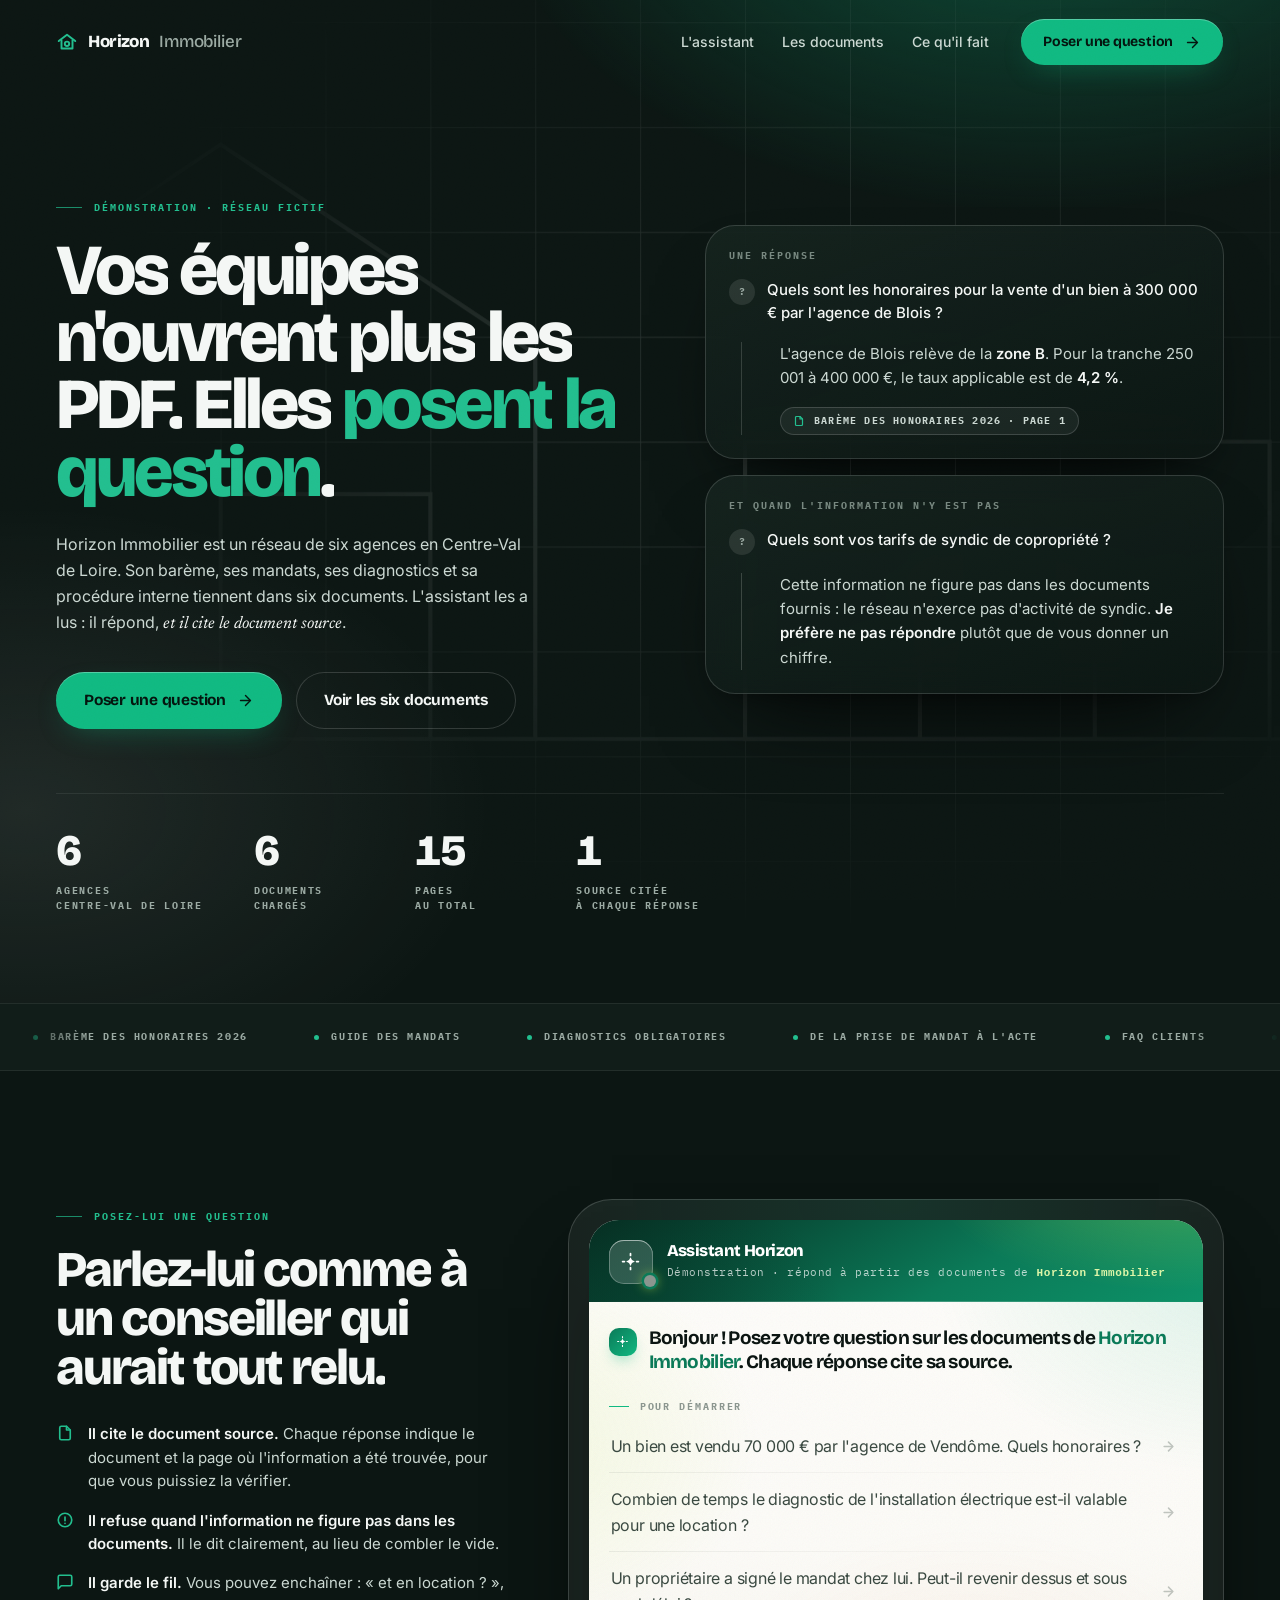
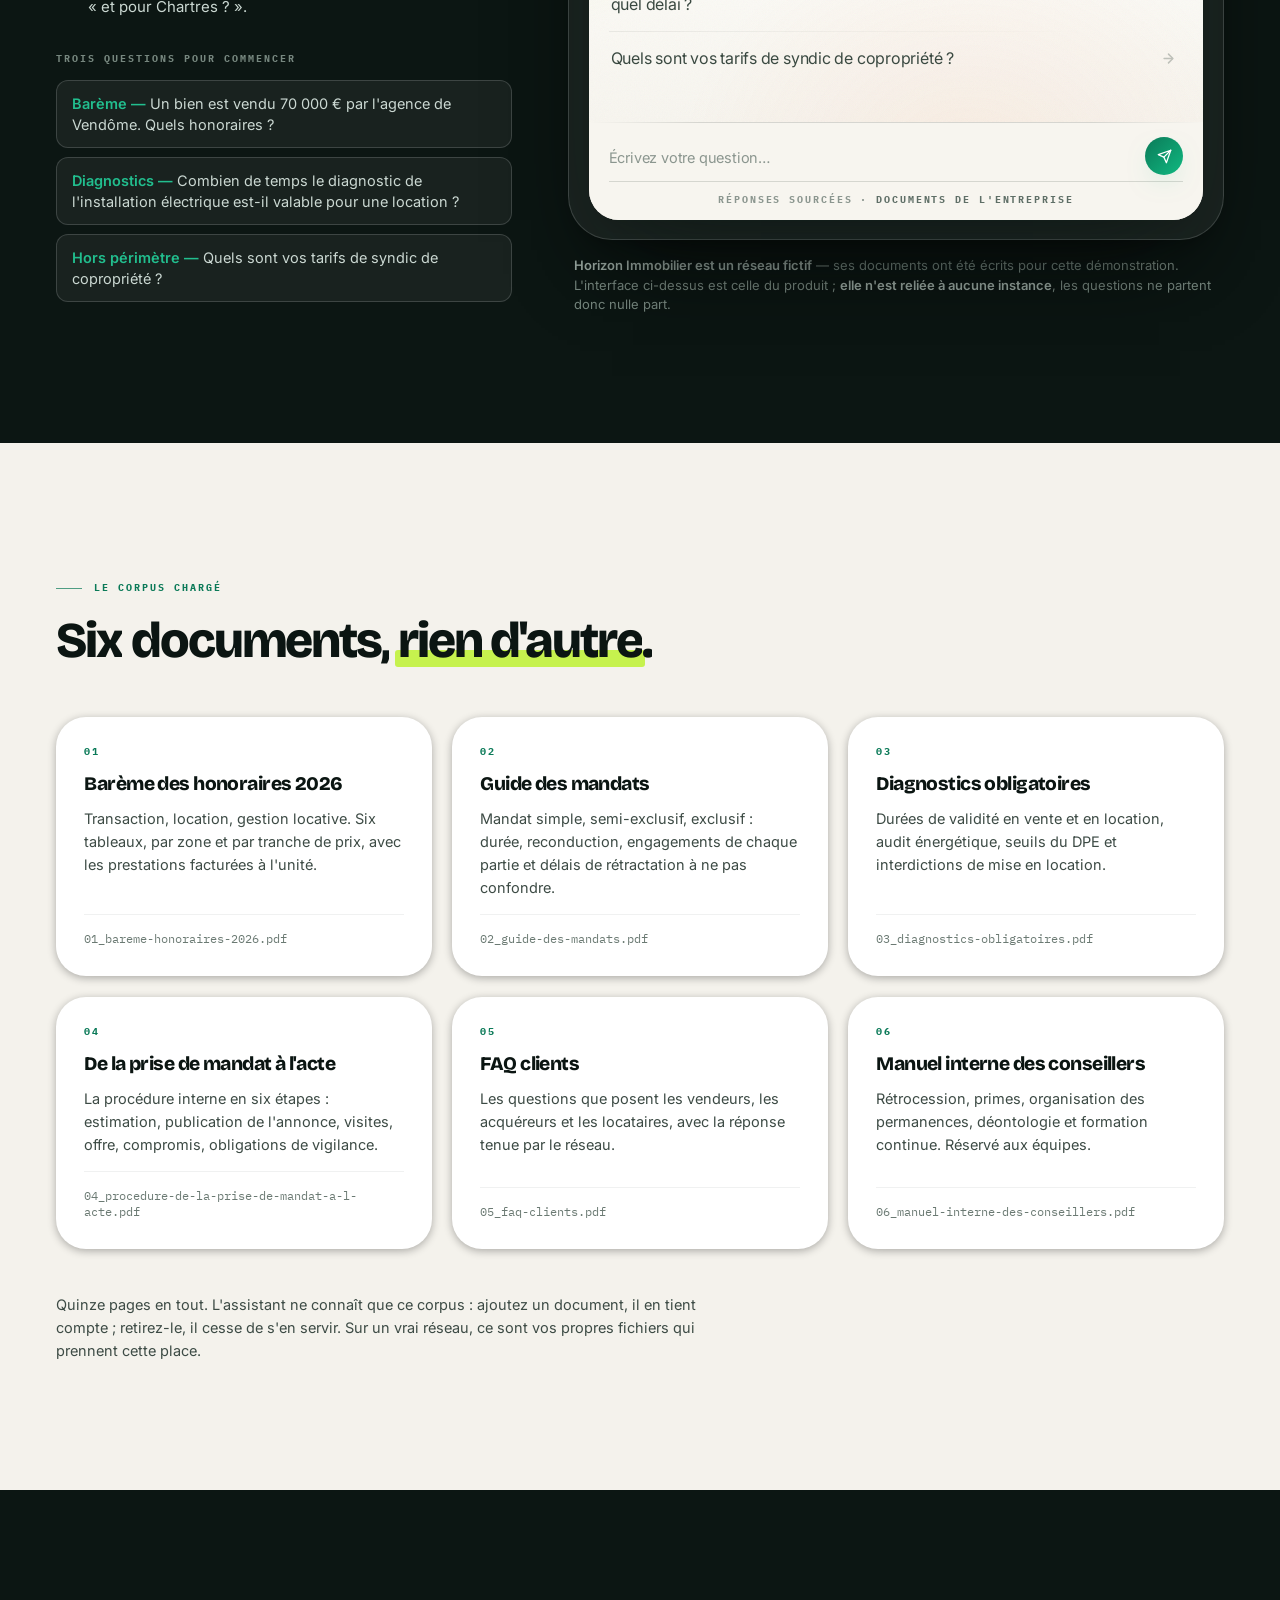
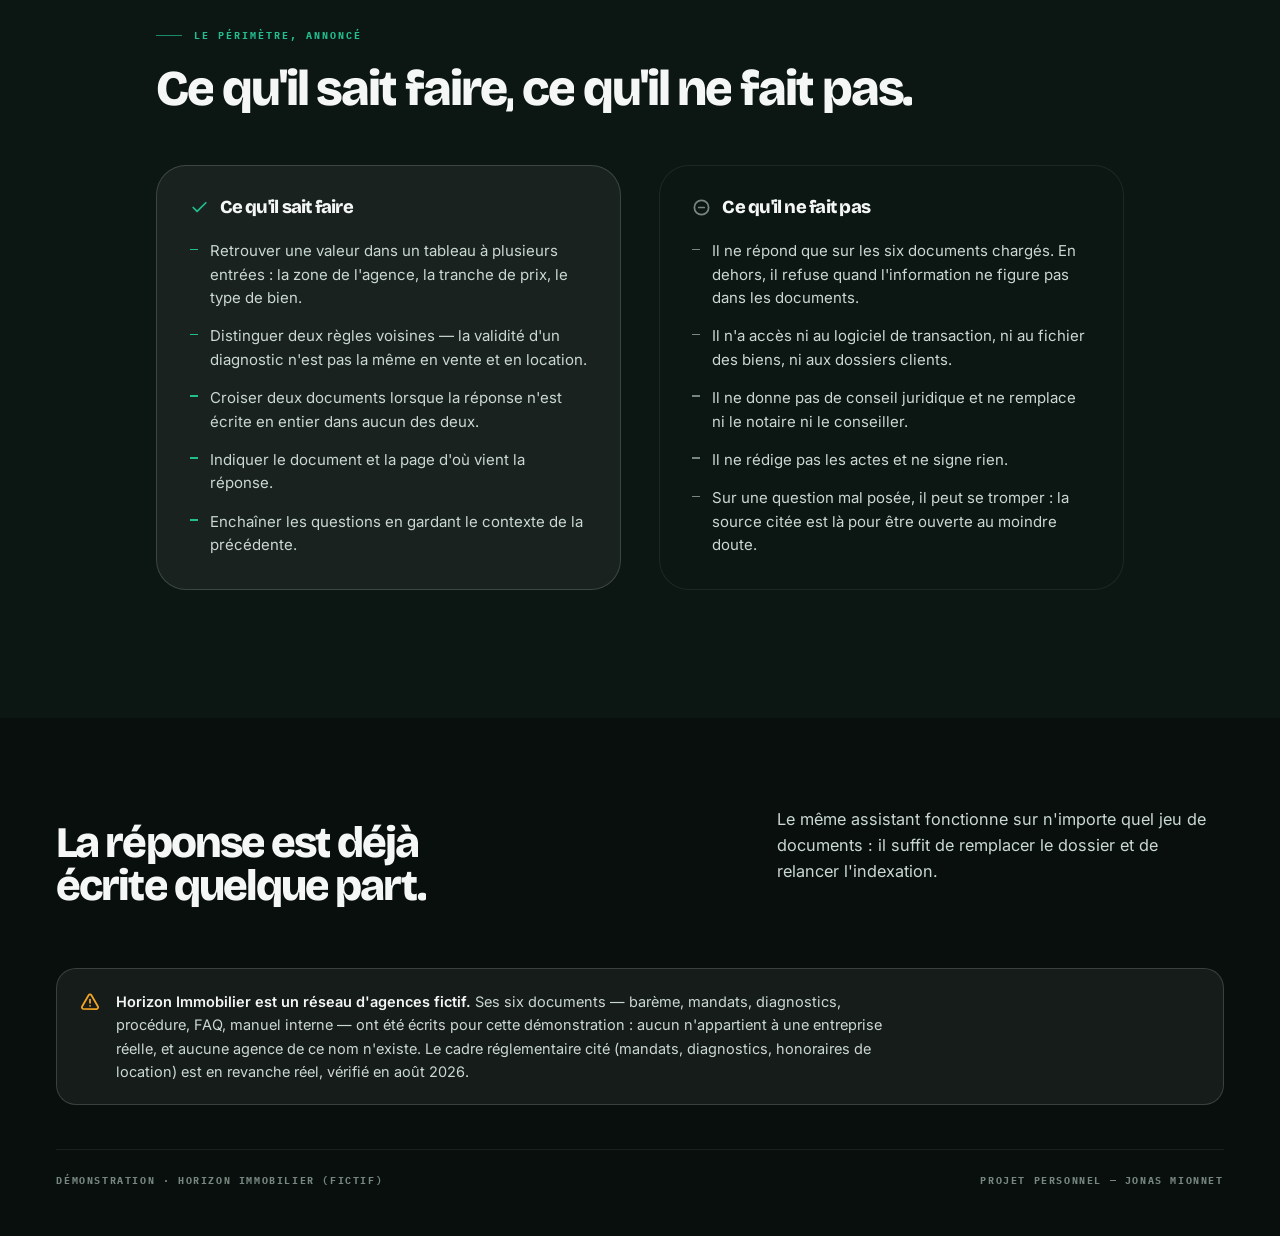
==== commit 07e1bff3: "indec" ====
--- a/web/index.html
+++ b/web/index.html
@@ -477,41 +477,20 @@
 
       <div data-reveal="up" data-delay="120">
         <div class="chatbox">
-          <!-- Porte d'accès : le code est conservé par le navigateur du visiteur. -->
-          <div class="gate" id="gate">
-            <div>
-              <div class="gate__lock" aria-hidden="true">
-                <svg viewBox="0 0 24 24"><rect x="4" y="10.5" width="16" height="10.5" rx="2.4"/><path d="M8 10.5V7.5a4 4 0 0 1 8 0v3"/></svg>
-              </div>
-              <h3>L'assistant est protégé par un code</h3>
-              <p>Saisissez le code d'accès qui vous a été communiqué. Il reste dans
-                 votre navigateur ; vous ne le retaperez pas à la prochaine visite.</p>
-              <form id="gate-form" autocomplete="off" novalidate>
-                <label for="code-acces">Code d'accès</label>
-                <input id="code-acces" name="code-acces" type="password" inputmode="text"
-                       autocomplete="current-password" placeholder="Votre code" required>
-                <button class="btn btn--sig" type="submit" id="gate-go" data-magnetic="0.2">
-                  <span>Ouvrir l'assistant</span>
-                  <svg viewBox="0 0 24 24" aria-hidden="true"><path d="M5 12h13"/><path d="m12 5 7 7-7 7"/></svg>
-                </button>
-              </form>
-              <p class="gate__msg" id="gate-msg" role="status" aria-live="polite"></p>
-              <noscript>
-                <p class="nojs">L'assistant a besoin de JavaScript pour fonctionner.
-                   Le reste de la page — les documents chargés et le périmètre de
-                   l'assistant — reste consultable sans lui.</p>
-              </noscript>
-            </div>
-          </div>
-
-          <!-- Le widget vient s'installer ici une fois le code accepté. -->
-          <div class="chat__cible" id="chat-cible" hidden></div>
+          <!-- L'assistant est monté ici au chargement. Cette page est une
+               démonstration statique : aucune instance n'est jointe derrière. -->
+          <div class="chat__cible" id="chat-cible"></div>
+          <noscript>
+            <p class="nojs" style="padding:28px">L'assistant a besoin de JavaScript pour
+               s'afficher. Le reste de la page — les documents chargés et le périmètre
+               de l'assistant — reste consultable sans lui.</p>
+          </noscript>
         </div>
 
         <p class="chat__note">
           <span><b>Horizon Immobilier est un réseau fictif</b> — ses documents ont été écrits
-            pour cette démonstration.</span>
-          <button class="reset" type="button" id="chat-reset" hidden>Changer de code</button>
+            pour cette démonstration. L'interface ci-dessus est celle du produit ;
+            <b>elle n'est reliée à aucune instance</b>, les questions ne partent donc nulle part.</span>
         </p>
       </div>
 
@@ -630,12 +609,8 @@
     <div class="foot__top">
       <p class="foot__claim" data-reveal="fade" data-split>La réponse est déjà écrite quelque part.</p>
       <div data-reveal="up" data-delay="120">
-        <p class="lead" style="margin-bottom:24px">Le même assistant peut être installé sur les
-          documents de votre entreprise, quels qu'ils soient.</p>
-        <a class="btn btn--paper" href="https://assistant-documentaire.com" rel="noopener" data-magnetic="0.2">
-          <span>assistant-documentaire.com</span>
-          <svg viewBox="0 0 24 24" aria-hidden="true"><path d="M5 12h13"/><path d="m12 5 7 7-7 7"/></svg>
-        </a>
+        <p class="lead" style="margin-bottom:24px">Le même assistant fonctionne sur n'importe quel
+          jeu de documents : il suffit de remplacer le dossier et de relancer l'indexation.</p>
       </div>
     </div>
 
@@ -650,7 +625,7 @@
 
     <div class="foot__bar">
       <span>Démonstration · Horizon Immobilier (fictif)</span>
-      <span><a href="https://assistant-documentaire.com" rel="noopener">Assistant documentaire — France</a></span>
+      <span>Projet personnel — Jonas Mionnet</span>
     </div>
   </div>
 </footer>
@@ -685,152 +660,52 @@
 })();
 
 /* ---------------------------------------------------------------------------
-   Porte d'accès et assistant en ligne.
-
-   Le widget lit lui-même le code dans localStorage["da_api_password"] à chaque
-   requête : le rôle de cette page est de le vérifier une fois, de l'y écrire,
-   puis de monter l'assistant dans la section prévue.
+   Assistant en ligne — démonstration statique.
+
+   L'interface est montée telle qu'elle apparaît chez un client. Cette page
+   n'étant reliée à aucune instance, les exemples remplissent le champ de saisie
+   sans envoyer la question : mieux vaut un champ pré-rempli qu'un message
+   d'erreur réseau qui laisserait croire à une panne.
    --------------------------------------------------------------------------- */
 (function () {
-  var CLE = "da_api_password";
-
-  var gate   = document.getElementById("gate"),
-      form   = document.getElementById("gate-form"),
-      champ  = document.getElementById("code-acces"),
-      bouton = document.getElementById("gate-go"),
-      msg    = document.getElementById("gate-msg"),
-      cible  = document.getElementById("chat-cible"),
-      reset  = document.getElementById("chat-reset");
-
-  if (!gate || !form || !champ || !cible) return;
-
-  var monte = false;          // l'assistant est-il déjà en place ?
-  var enAttente = null;       // question cliquée avant l'ouverture de l'assistant
-
-  /* --- stockage : toujours enveloppé, la navigation privée le refuse ------ */
-  function lireCode() {
-    try { return localStorage.getItem(CLE) || ""; } catch (e) { return ""; }
+  var cible = document.getElementById("chat-cible");
+  if (!cible || !window.DocAssistant) return;
+
+  window.DocAssistant.mount({
+    mode: "inline",
+    apiBase: "",
+    assistantName: "Assistant Horizon",
+    clientName: "Horizon Immobilier",
+    examples: [
+      "Un bien est vendu 70 000 € par l'agence de Vendôme. Quels honoraires ?",
+      "Combien de temps le diagnostic de l'installation électrique est-il valable pour une location ?",
+      "Un propriétaire a signé le mandat chez lui. Peut-il revenir dessus et sous quel délai ?",
+      "Quels sont vos tarifs de syndic de copropriété ?"
+    ],
+    target: cible
+  });
+
+  /* Le widget s'annonce « En ligne » : faux ici, aucune instance derrière.
+     On corrige l'en-tête depuis la page, sans toucher au composant lui-même. */
+  var sous = cible.querySelector(".da-head p");
+  if (sous) {
+    sous.innerHTML = sous.innerHTML.replace(
+      "En ligne \u00b7", "D\u00e9monstration \u00b7");
   }
-  function ecrireCode(v) {
-    try { localStorage.setItem(CLE, v); return true; } catch (e) { return false; }
-  }
-  function effacerCode() {
-    try { localStorage.removeItem(CLE); } catch (e) { /* rien à faire */ }
-  }
-
-  function etat(texte, type) {
-    if (!msg) return;
-    msg.textContent = texte || "";
-    if (type) { msg.setAttribute("data-etat", type); }
-    else { msg.removeAttribute("data-etat"); }
-  }
-
-  /* --- vérification du code auprès de l'instance -------------------------- */
-  function verifier(code) {
-    return fetch("/api/verify", { headers: { "X-API-Password": code } })
-      .then(function (r) { return r.status === 200; });
-  }
-
-  /* --- montage de l'assistant -------------------------------------------- */
-  function monterAssistant() {
-    if (monte || !window.DocAssistant) return;
-    gate.hidden = true;
-    cible.hidden = false;
-    window.DocAssistant.mount({
-      mode: "inline",
-      apiBase: "",
-      assistantName: "Assistant Horizon",
-      clientName: "Horizon Immobilier",
-      examples: [
-        "Un bien est vendu 70 000 € par l'agence de Vendôme. Quels honoraires ?",
-        "Combien de temps le diagnostic de l'installation électrique est-il valable pour une location ?",
-        "Un propriétaire a signé le mandat chez lui. Peut-il revenir dessus et sous quel délai ?",
-        "Quels sont vos tarifs de syndic de copropriété ?"
-      ],
-      target: cible
-    });
-    monte = true;
-    if (reset) reset.hidden = false;
-    if (enAttente) { var q = enAttente; enAttente = null; poser(q); }
-  }
-
-  /* --- retour à la porte d'accès ----------------------------------------- */
-  function redemanderCode(message) {
-    effacerCode();
-    if (window.DocAssistant) window.DocAssistant.unmountAll();
-    monte = false;
-    cible.innerHTML = "";
-    cible.hidden = true;
-    gate.hidden = false;
-    if (reset) reset.hidden = true;
-    champ.value = "";
-    etat(message || "", message ? "erreur" : null);
-    champ.focus();
-  }
-
-  /* --- envoi d'une question depuis un exemple de la page ----------------- */
-  function poser(question) {
-    var zone = cible.querySelector("textarea");
-    if (!zone) return;
-    zone.value = question;
-    zone.dispatchEvent(new Event("input", { bubbles: true }));
-    var envoyer = cible.querySelector(".da-send");
-    if (envoyer) { envoyer.click(); } else { zone.focus(); }
-  }
-
-  /* --- soumission du code ------------------------------------------------ */
-  form.addEventListener("submit", function (e) {
-    e.preventDefault();
-    var code = (champ.value || "").trim();
-    if (!code) { etat("Entrez le code d'accès.", "erreur"); champ.focus(); return; }
-
-    bouton.disabled = true;
-    etat("Vérification en cours…");
-
-    verifier(code).then(function (ok) {
-      bouton.disabled = false;
-      if (!ok) { etat("Ce code n'est pas reconnu.", "erreur"); champ.select(); return; }
-      if (!ecrireCode(code)) {
-        etat("Votre navigateur bloque le stockage local : l'assistant ne peut pas " +
-             "conserver le code. Désactivez la navigation privée, puis réessayez.", "erreur");
-        return;
-      }
-      etat("");
-      monterAssistant();
-    }).catch(function () {
-      bouton.disabled = false;
-      etat("L'assistant est injoignable pour le moment. Réessayez dans un instant.", "erreur");
+  var pastille = cible.querySelector(".da-status");
+  if (pastille) pastille.style.background = "#8B968F";
+
+  /* Exemples de la page : on remplit le champ, on ne soumet pas. */
+  Array.prototype.forEach.call(document.querySelectorAll(".try"), function (b) {
+    b.addEventListener("click", function () {
+      var zone = cible.querySelector("textarea");
+      if (!zone) return;
+      zone.value = b.getAttribute("data-question") || "";
+      zone.dispatchEvent(new Event("input", { bubbles: true }));
+      zone.focus();
+      zone.scrollIntoView({ block: "center", behavior: "smooth" });
     });
   });
-
-  /* --- lien discret « changer de code » ---------------------------------- */
-  if (reset) {
-    reset.addEventListener("click", function () { redemanderCode(""); });
-  }
-
-  /* --- exemples cliquables de la page ------------------------------------ */
-  Array.prototype.forEach.call(document.querySelectorAll(".try"), function (b) {
-    b.addEventListener("click", function () {
-      var question = b.getAttribute("data-question");
-      if (monte) { poser(question); return; }
-      enAttente = question;                       // posée dès que le code est accepté
-      etat("Entrez le code d'accès : la question part ensuite toute seule.");
-      champ.focus();
-    });
-  });
-
-  /* --- au chargement : un code déjà enregistré ouvre directement ---------- */
-  (function ouvrirSiCodeConnu() {
-    var code = lireCode();
-    if (!code) return;
-    etat("Ouverture de l'assistant…");
-    verifier(code).then(function (ok) {
-      if (ok) { etat(""); monterAssistant(); }
-      else { redemanderCode("Le code enregistré n'est plus valable. Saisissez-en un nouveau."); }
-    }).catch(function () {
-      etat("L'assistant est injoignable pour le moment. Réessayez dans un instant.", "erreur");
-    });
-  })();
 })();
 </script>
 </body>
